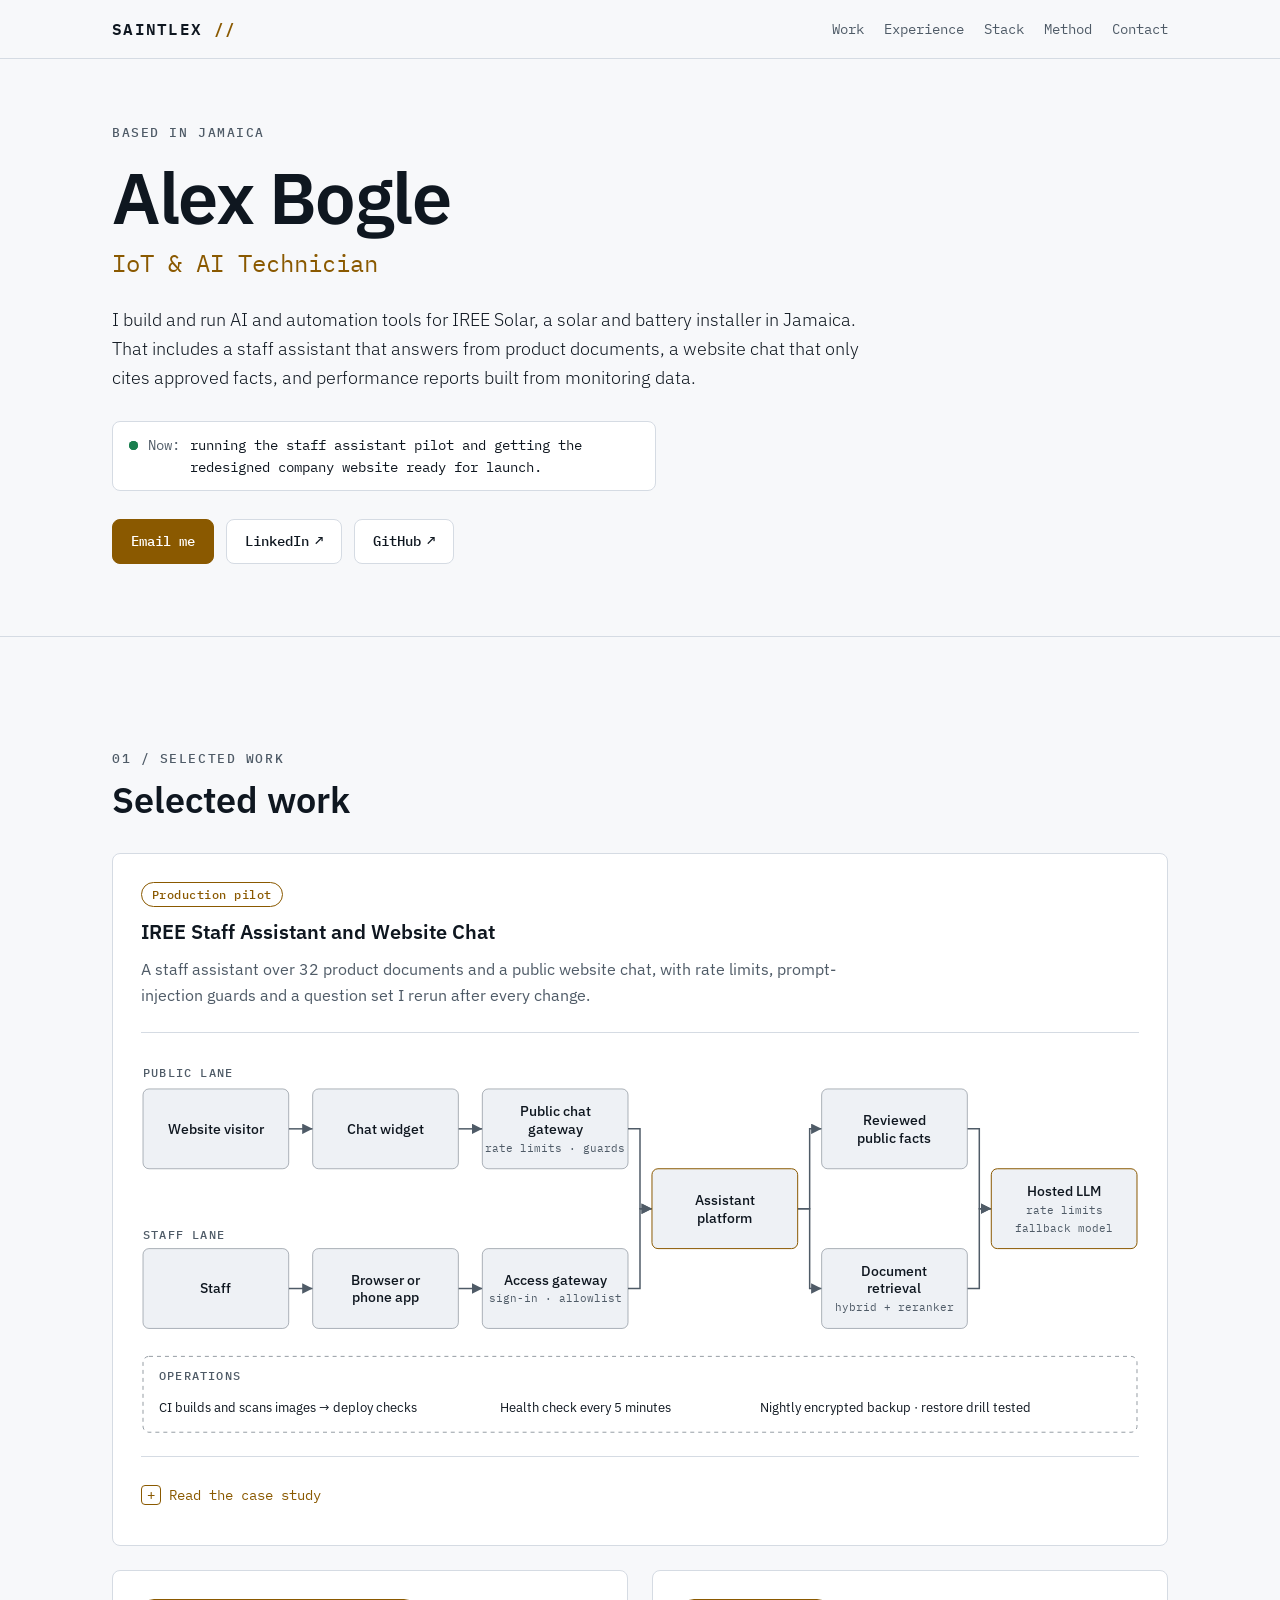
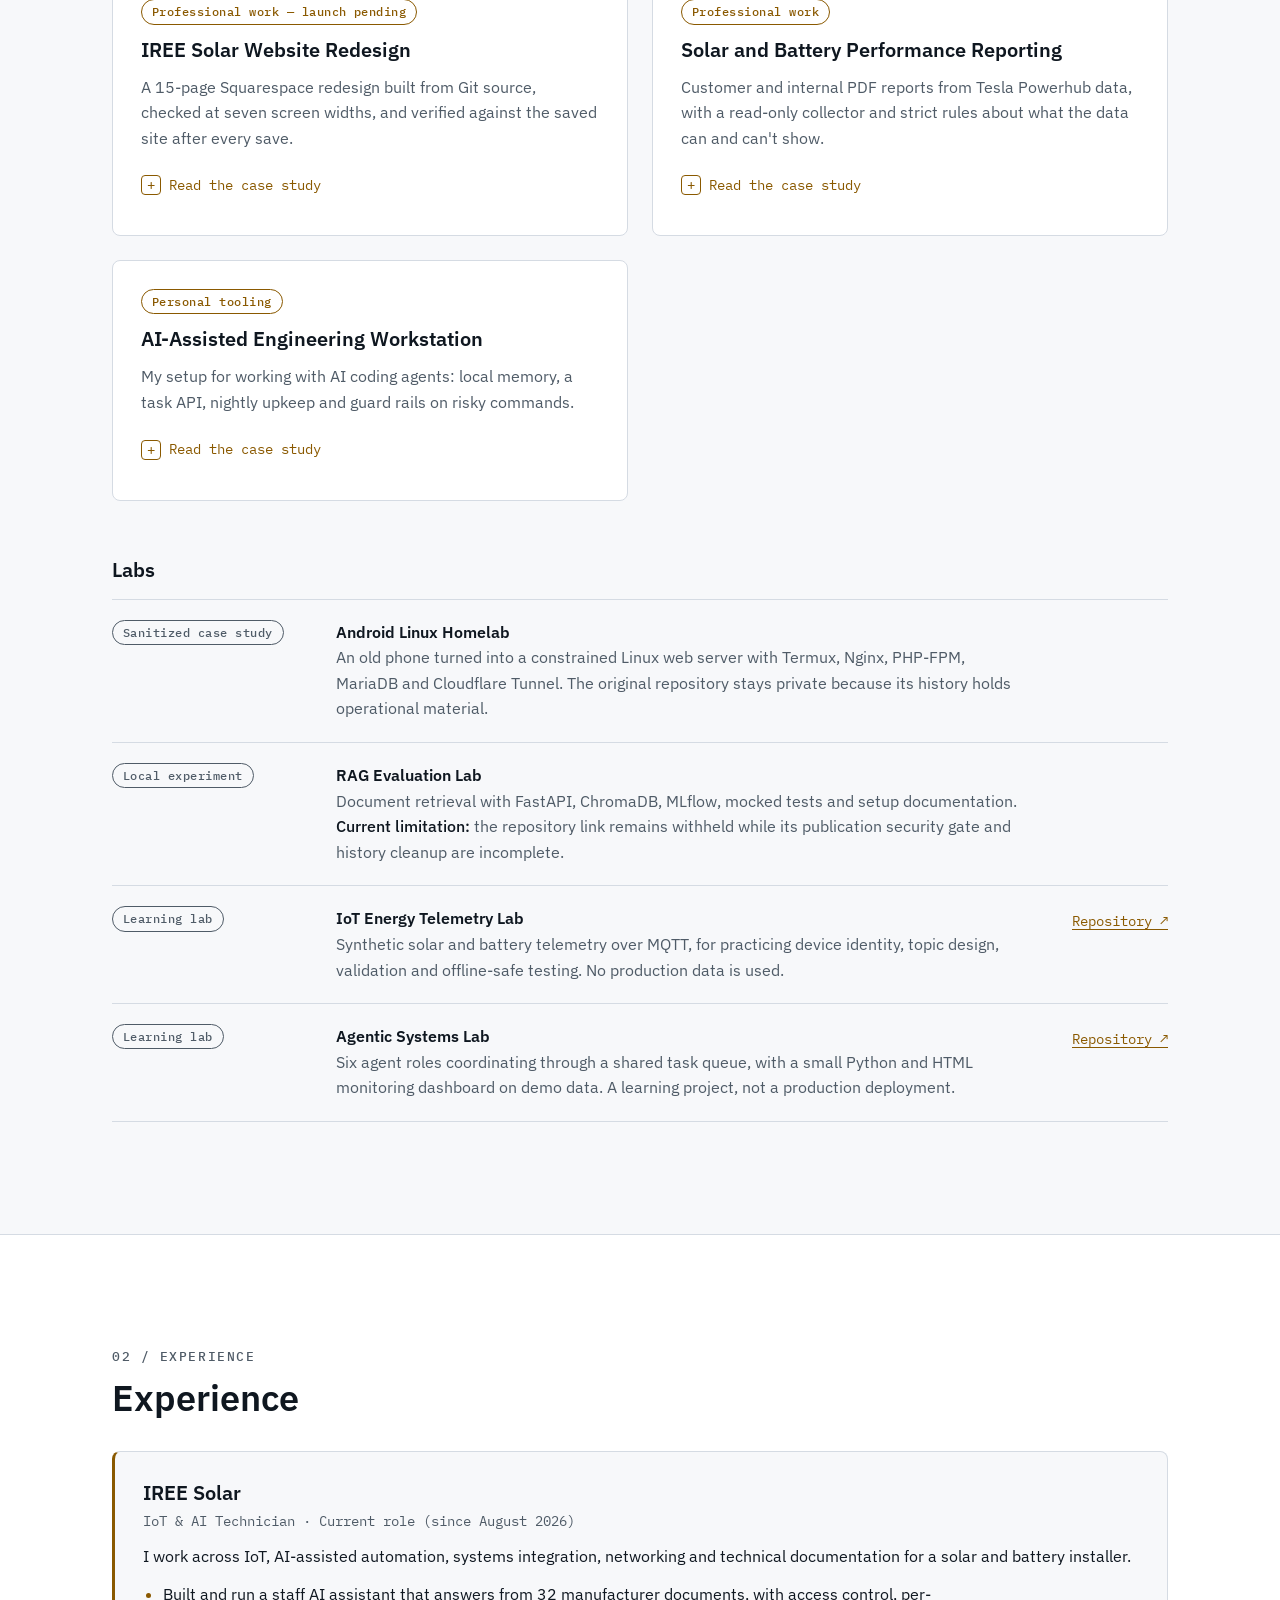
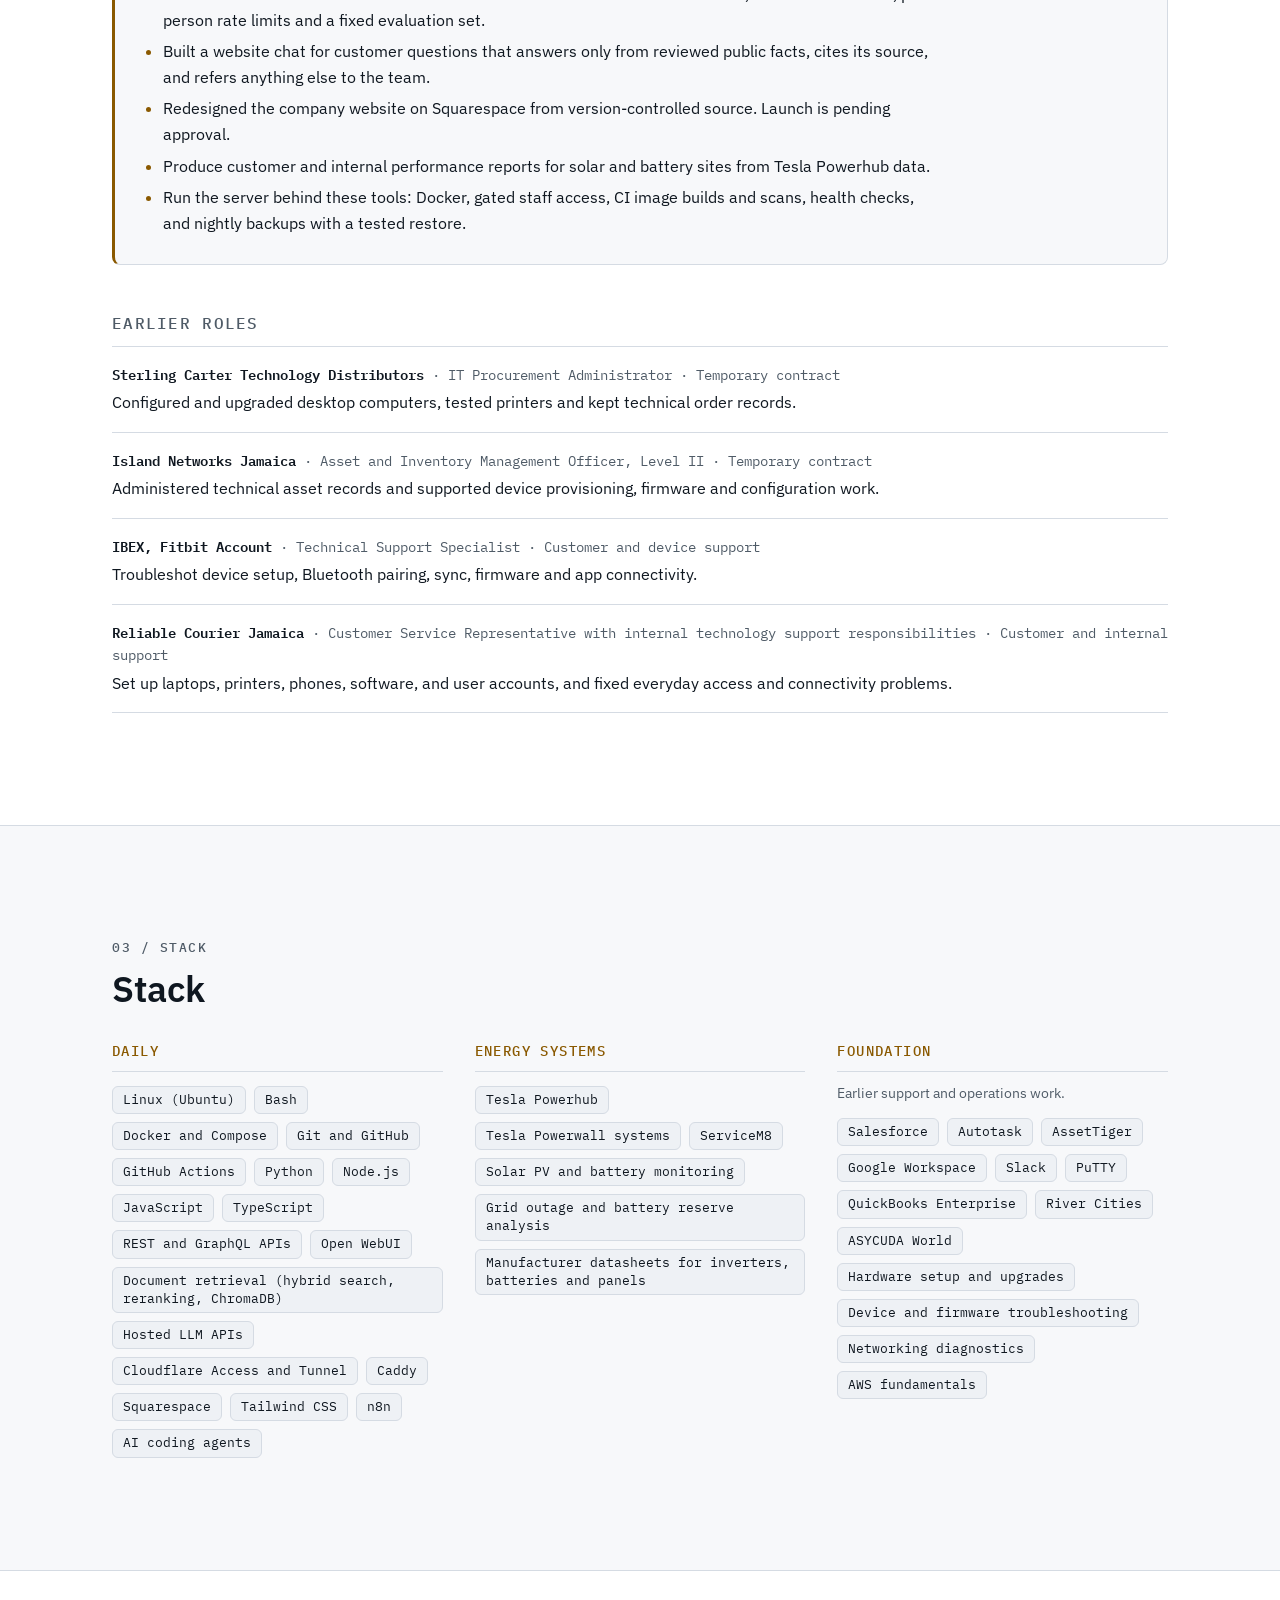
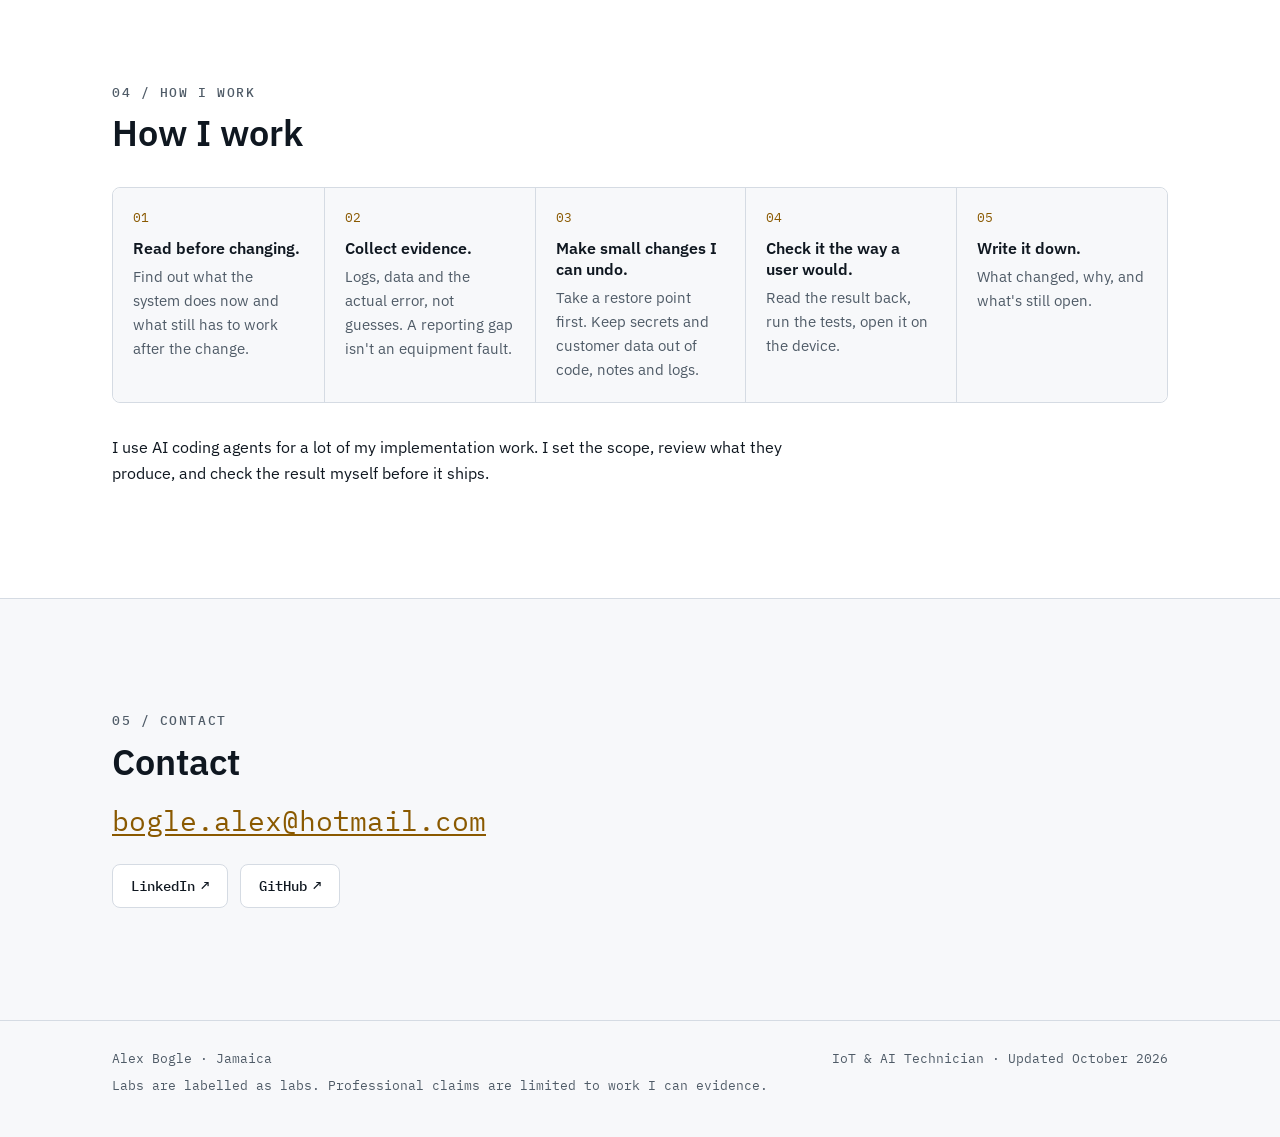
==== index.html @ 5fb8b0e2 "fix: restore manifest link and update manifest to current role Co-Authored-By: Claude Opus 5.5 <nore" ====
<!DOCTYPE html>
<html lang="en">
<head>
  <meta charset="utf-8">
  <meta name="viewport" content="width=device-width, initial-scale=1">
  <title>Alex Bogle | IoT &amp; AI Technician</title>
  <meta name="description" content="Alex Bogle is an IoT &amp; AI Technician in Jamaica. He builds and runs AI and automation tools for a solar and battery installer: a staff assistant that answers from product documents, a website chat that only cites approved facts, and performance reports built from monitoring data.">
  <meta name="theme-color" content="#0b0f14" media="(prefers-color-scheme: dark)">
  <meta name="theme-color" content="#f7f8fa" media="(prefers-color-scheme: light)">
  <meta name="color-scheme" content="dark light">
  <link rel="canonical" href="https://saintlex.sbs/">
  <meta property="og:type" content="profile">
  <meta property="og:title" content="Alex Bogle | IoT &amp; AI Technician">
  <meta property="og:description" content="AI and automation tools for a solar and battery installer in Jamaica: a staff assistant that answers from product documents, a website chat that only cites approved facts, and performance reports built from monitoring data.">
  <meta property="og:url" content="https://saintlex.sbs/">
  <meta property="og:image" content="https://saintlex.sbs/social-preview.png">
  <meta property="og:image:width" content="1200">
  <meta property="og:image:height" content="630">
  <meta property="og:image:alt" content="Alex Bogle, IoT and AI Technician">
  <meta name="twitter:card" content="summary_large_image">
  <meta name="twitter:title" content="Alex Bogle | IoT &amp; AI Technician">
  <meta name="twitter:description" content="AI and automation tools for a solar and battery installer in Jamaica: a staff assistant that answers from product documents, a website chat that only cites approved facts, and performance reports built from monitoring data.">
  <meta name="twitter:image" content="https://saintlex.sbs/social-preview.png">
  <meta name="twitter:image:alt" content="Alex Bogle, IoT and AI Technician">
  <link rel="icon" href="favicon.svg" type="image/svg+xml">
  <link rel="manifest" href="manifest.json">
  <link rel="preconnect" href="https://fonts.googleapis.com">
  <link rel="preconnect" href="https://fonts.gstatic.com" crossorigin>
  <link href="https://fonts.googleapis.com/css2?family=IBM+Plex+Mono:wght@400;500;600&amp;family=IBM+Plex+Sans:wght@300;400;500;600&amp;display=swap" rel="stylesheet">
  <link rel="stylesheet" href="styles.css">
  <script type="application/ld+json">
  {
    "@context": "https://schema.org",
    "@type": "ProfilePage",
    "name": "Alex Bogle | IoT & AI Technician",
    "url": "https://saintlex.sbs/",
    "description": "I build and run AI and automation tools for IREE Solar, a solar and battery installer in Jamaica.",
    "mainEntity": {
      "@type": "Person",
      "name": "Alex Bogle",
      "jobTitle": "IoT & AI Technician",
      "description": "I build and run AI and automation tools for IREE Solar, a solar and battery installer in Jamaica.",
      "homeLocation": {
        "@type": "Place",
        "name": "Jamaica"
      },
      "url": "https://saintlex.sbs/",
      "email": "mailto:bogle.alex@hotmail.com",
      "sameAs": [
        "https://www.linkedin.com/in/alex-bogle/",
        "https://github.com/SaintChris"
      ]
    }
  }
  </script>
</head>
<body>
  <a class="skip-link" href="#main-content">Skip to content</a>

  <header class="site-header">
    <div class="shell nav-wrap">
      <a class="brand" href="#top" aria-label="Alex Bogle portfolio home">SAINTLEX <span aria-hidden="true">//</span></a>
      <nav aria-label="Primary navigation">
        <a href="#work">Work</a>
        <a href="#experience">Experience</a>
        <a href="#stack">Stack</a>
        <a href="#method">Method</a>
        <a href="#contact">Contact</a>
      </nav>
    </div>
  </header>

  <main id="main-content" tabindex="-1">
    <section class="hero" id="top" aria-labelledby="hero-title">
      <div class="shell">
        <p class="eyebrow">Based in Jamaica</p>
        <h1 id="hero-title">Alex Bogle</h1>
        <p class="hero-role">IoT &amp; AI Technician</p>
        <p class="hero-lead">I build and run AI and automation tools for IREE Solar, a solar and battery installer in Jamaica. That includes a staff assistant that answers from product documents, a website chat that only cites approved facts, and performance reports built from monitoring data.</p>
        <p class="now"><span class="now-dot" aria-hidden="true"></span><span class="now-label">Now:</span> <span>running the staff assistant pilot and getting the redesigned company website ready for launch.</span></p>
        <div class="actions">
          <a class="button primary" href="mailto:bogle.alex@hotmail.com">Email me</a>
          <a class="button" href="https://www.linkedin.com/in/alex-bogle/" target="_blank" rel="noopener noreferrer" aria-label="LinkedIn profile (opens in a new tab)">LinkedIn <span aria-hidden="true">↗</span></a>
          <a class="button" href="https://github.com/SaintChris" target="_blank" rel="noopener noreferrer" aria-label="GitHub profile (opens in a new tab)">GitHub <span aria-hidden="true">↗</span></a>
        </div>
      </div>
    </section>

    <section class="section" id="work" aria-labelledby="work-title">
      <div class="shell">
        <p class="kicker">01 / SELECTED WORK</p>
        <h2 id="work-title">Selected work</h2>

        <article class="card card-feature">
          <p class="chip">Production pilot</p>
          <h3>IREE Staff Assistant and Website Chat</h3>
          <p class="card-summary">A staff assistant over 32 product documents and a public website chat, with rate limits, prompt-injection guards and a question set I rerun after every change.</p>
          <figure class="arch">
            <svg class="arch-wide" viewBox="0 0 1000 384" role="img" aria-labelledby="arch-w-title arch-w-desc">
              <title id="arch-w-title">Architecture of the staff assistant and website chat</title>
              <desc id="arch-w-desc">Website visitors use a chat widget that calls a public chat gateway. Staff use a browser or phone app through an access gateway. Both lanes reach one assistant platform, which answers from reviewed public facts for the website or document retrieval for staff, then calls a hosted LLM. Operations: CI builds and scans images before deploy checks, a health check runs every 5 minutes, and an encrypted backup runs nightly.</desc>
              <defs><marker id="ah-w" viewBox="0 0 8 8" refX="8" refY="4" markerWidth="7" markerHeight="7" orient="auto"><path d="M0 0L8 4L0 8z"/></marker></defs>
              <text class="lane" x="2" y="24">PUBLIC LANE</text>
              <text class="lane" x="2" y="186">STAFF LANE</text>
              <g class="links" marker-end="url(#ah-w)">
                <path d="M148 76H172"/><path d="M318 76H342"/><path d="M148 236H172"/><path d="M318 236H342"/>
                <path d="M488 76H500V156H512"/><path d="M488 236H500V156H512"/>
                <path d="M658 156H670V76H682"/><path d="M658 156H670V236H682"/>
                <path d="M828 76H840V156H852"/><path d="M828 236H840V156H852"/>
              </g>
              <g class="node"><rect x="2" y="36" width="146" height="80" rx="6"/><text x="75" y="81">Website visitor</text></g>
              <g class="node"><rect x="172" y="36" width="146" height="80" rx="6"/><text x="245" y="81">Chat widget</text></g>
              <g class="node"><rect x="342" y="36" width="146" height="80" rx="6"/><text x="415" y="63">Public chat</text><text x="415" y="81">gateway</text><text class="sub" x="415" y="99">rate limits · guards</text></g>
              <g class="node"><rect x="2" y="196" width="146" height="80" rx="6"/><text x="75" y="241">Staff</text></g>
              <g class="node"><rect x="172" y="196" width="146" height="80" rx="6"/><text x="245" y="232">Browser or</text><text x="245" y="250">phone app</text></g>
              <g class="node"><rect x="342" y="196" width="146" height="80" rx="6"/><text x="415" y="232">Access gateway</text><text class="sub" x="415" y="250">sign-in · allowlist</text></g>
              <g class="node key"><rect x="512" y="116" width="146" height="80" rx="6"/><text x="585" y="152">Assistant</text><text x="585" y="170">platform</text></g>
              <g class="node"><rect x="682" y="36" width="146" height="80" rx="6"/><text x="755" y="72">Reviewed</text><text x="755" y="90">public facts</text></g>
              <g class="node"><rect x="682" y="196" width="146" height="80" rx="6"/><text x="755" y="223">Document</text><text x="755" y="241">retrieval</text><text class="sub" x="755" y="259">hybrid + reranker</text></g>
              <g class="node key"><rect x="852" y="116" width="146" height="80" rx="6"/><text x="925" y="143">Hosted LLM</text><text class="sub" x="925" y="161">rate limits</text><text class="sub" x="925" y="179">fallback model</text></g>
              <g class="ops"><rect x="2" y="304" width="996" height="76" rx="6"/><text class="lane" x="18" y="328">OPERATIONS</text><text x="18" y="360">CI builds and scans images → deploy checks</text><text x="360" y="360">Health check every 5 minutes</text><text x="620" y="360">Nightly encrypted backup · restore drill tested</text></g>
            </svg>
            <svg class="arch-narrow" viewBox="0 0 320 604" role="img" aria-labelledby="arch-n-title arch-n-desc">
              <title id="arch-n-title">Architecture of the staff assistant and website chat</title>
              <desc id="arch-n-desc">Website visitors use a chat widget that calls a public chat gateway. Staff use a browser or phone app through an access gateway. Both lanes reach one assistant platform, which answers from reviewed public facts or document retrieval, then calls a hosted LLM. Operations: CI scans before deploy checks, a health check every 5 minutes, and a nightly encrypted backup.</desc>
              <defs><marker id="ah-n" viewBox="0 0 8 8" refX="8" refY="4" markerWidth="7" markerHeight="7" orient="auto"><path d="M0 0L8 4L0 8z"/></marker></defs>
              <text class="lane" x="74" y="14">PUBLIC</text>
              <text class="lane" x="246" y="14">STAFF</text>
              <g class="links" marker-end="url(#ah-n)">
                <path d="M74 64V84"/><path d="M246 64V84"/><path d="M74 136V156"/><path d="M246 136V156"/>
                <path d="M74 212V230H130V248"/><path d="M246 212V230H190V248"/>
                <path d="M130 292V310H74V328"/><path d="M190 292V310H246V328"/>
                <path d="M74 380V398H130V416"/><path d="M246 380V398H190V416"/>
              </g>
              <g class="node"><rect x="1" y="24" width="146" height="40" rx="6"/><text x="74" y="49">Website visitor</text></g>
              <g class="node"><rect x="173" y="24" width="146" height="40" rx="6"/><text x="246" y="49">Staff</text></g>
              <g class="node"><rect x="1" y="84" width="146" height="52" rx="6"/><text x="74" y="115">Chat widget</text></g>
              <g class="node"><rect x="173" y="84" width="146" height="52" rx="6"/><text x="246" y="106">Browser or</text><text x="246" y="124">phone app</text></g>
              <g class="node"><rect x="1" y="156" width="146" height="56" rx="6"/><text x="74" y="180">Public chat</text><text x="74" y="198">gateway</text></g>
              <g class="node"><rect x="173" y="156" width="146" height="56" rx="6"/><text x="246" y="189">Access gateway</text></g>
              <g class="node key"><rect x="60" y="248" width="200" height="44" rx="6"/><text x="160" y="275">Assistant platform</text></g>
              <g class="node"><rect x="1" y="328" width="146" height="52" rx="6"/><text x="74" y="350">Reviewed</text><text x="74" y="368">public facts</text></g>
              <g class="node"><rect x="173" y="328" width="146" height="52" rx="6"/><text x="246" y="350">Document</text><text x="246" y="368">retrieval</text></g>
              <g class="node key"><rect x="60" y="416" width="200" height="44" rx="6"/><text x="160" y="443">Hosted LLM</text></g>
              <g class="ops"><rect x="1" y="484" width="318" height="116" rx="6"/><text class="lane" x="14" y="508">OPERATIONS</text><text x="14" y="536">CI scans → deploy checks</text><text x="14" y="560">Health check every 5 min</text><text x="14" y="584">Nightly encrypted backup</text></g>
            </svg>
          </figure>
          <details>
            <summary>Read the case study</summary>
            <div class="study">
              <h4>Problem</h4>
              <p>Staff answer a lot of product questions: inverter limits, battery specs, warranty terms. The answers sit in dozens of manufacturer datasheets and manuals. A public chatbot that guesses about prices or warranties would cause more trouble than it saves.</p>
              <h4>What I built</h4>
              <p>Two assistants on one small server. The staff assistant answers from 32 product documents, combining keyword and meaning-based search with a reranker. The website chat answers only from reviewed public facts: every answer cites an approved page, or the visitor is referred to the team. Guards block obvious prompt-injection attempts and replace any reply that quotes a price or repeats the hidden rules. The gateway keeps no transcripts or IP addresses.</p>
              <p>A fixed set of real product questions (51 at last count) is rerun after every change. When a different embedding model dropped the score, I reverted it.</p>
              <h4>Stack</h4>
              <p>Open WebUI, Node.js gateway, Python, Docker Compose, Caddy, Cloudflare Access and Tunnel, ChromaDB, BM25 hybrid search with a cross-encoder reranker, GitHub Actions, Dependabot, Trivy, restic, a hosted LLM.</p>
              <h4>My role</h4>
              <p>I designed, built and run all of it. I use AI coding agents for much of the code, and I review and test their changes before they ship.</p>
              <h4>Status</h4>
              <p>The staff assistant runs as a pilot on the company server. The website chat is built into the redesigned company website, which is waiting on launch approval. Next: a table-aware document extractor.</p>
            </div>
          </details>
        </article>

        <div class="card-grid">
          <article class="card">
            <p class="chip">Professional work — launch pending</p>
            <h3>IREE Solar Website Redesign</h3>
            <p class="card-summary">A 15-page Squarespace redesign built from Git source, checked at seven screen widths, and verified against the saved site after every save.</p>
            <details>
              <summary>Read the case study</summary>
              <div class="study">
                <h4>Problem</h4>
                <p>The website needed to explain solar, battery and water services clearly and send each enquiry to the right form. It had to stay on Squarespace so the team can keep editing it, and every claim had to be one the company had approved.</p>
                <h4>What I built</h4>
                <p>A redesign of 15 pages, plus site-wide styles and scripts for all 20 pages. The custom code is built from one Git repository; after each save I read the page back and compare it with the build. Motion and layout live in CSS with reduced-motion fallbacks. The interactive parts are small: FAQ search, a keyboard-friendly project gallery, and a guided enquiry path that pre-fills the right form. A later code review found two bugs on the saved site, which I fixed and covered with regression checks.</p>
                <h4>Stack</h4>
                <p>Squarespace 7.1, Tailwind CSS, TypeScript, Vite, JavaScript, Git and GitHub, Google Sheets, browser-based layout and interaction checks.</p>
                <h4>My role</h4>
                <p>I wrote the redesign spec from the manager's notes, built the source, saved and verified every page, and applied the approved copy. AI coding agents did much of the implementation under my direction.</p>
                <h4>Status</h4>
                <p>Complete and password-protected while it waits for launch approval. Before launch: end-to-end form tests, real-phone checks and redirects from the old pages.</p>
              </div>
            </details>
          </article>

          <article class="card">
            <p class="chip">Professional work</p>
            <h3>Solar and Battery Performance Reporting</h3>
            <p class="card-summary">Customer and internal PDF reports from Tesla Powerhub data, with a read-only collector and strict rules about what the data can and can't show.</p>
            <details>
              <summary>Read the case study</summary>
              <div class="study">
                <h4>Problem</h4>
                <p>Customers and the service team ask questions like "why is my battery charging from the grid?" The answers are in each system's monitoring portal, but reading them by hand takes time, and a reporting gap is easy to mistake for an equipment fault.</p>
                <h4>What I built</h4>
                <p>A repeatable process that turns one site and one date range into two PDF reports. A read-only script in my signed-in portal session pulls daily energy totals, 15-minute power data, one-minute grid status, battery charge, alerts and settings. Daily figures must add up to the period totals before use, and outages come from the grid status, not from gaps. Every number comes from the collected data, with no estimates of system size, tariffs or savings.</p>
                <p>Before this I built an operations dashboard prototype that runs only on simulated telemetry. Missing or stale data is never shown as healthy.</p>
                <h4>Stack</h4>
                <p>Tesla Powerhub, JavaScript, Python, ReportLab, matplotlib, JSON, Google Drive.</p>
                <h4>My role</h4>
                <p>I built the collector, the report layouts and the findings rules, and I write and check each report. Reports go out only after review.</p>
                <h4>Status</h4>
                <p>Used for a few customer sites. When API access is issued, collection switches to the official API; each query is already mapped to its endpoint.</p>
              </div>
            </details>
          </article>

          <article class="card">
            <p class="chip">Personal tooling</p>
            <h3>AI-Assisted Engineering Workstation</h3>
            <p class="card-summary">My setup for working with AI coding agents: local memory, a task API, nightly upkeep and guard rails on risky commands.</p>
            <details>
              <summary>Read the case study</summary>
              <div class="study">
                <h4>Problem</h4>
                <p>I do most of my building with AI coding agents (Claude Code and Codex). Out of the box they forget context between sessions and can run destructive commands without warning, and my notes, tasks and code kept drifting into duplicate copies.</p>
                <h4>What I built</h4>
                <p>Notes live in an Obsidian vault, tasks in Super Productivity, code in Git. A small local service indexes the vault so agents can search past notes, read-only, and private folders are never indexed. A scheduled job rebuilds my priorities page and flags problems without moving or deleting anything. A patched Super Productivity build gives agents a local REST API for tasks. A mod holds risky shell commands until I approve them, and large jobs are split across worker agents in separate Git worktrees.</p>
                <h4>Stack</h4>
                <p>macOS, zsh, Python, TypeScript, SQLite full-text search, launchd, MCP, Claude Code, Codex, Obsidian, Super Productivity, Git and GitHub.</p>
                <h4>My role</h4>
                <p>I designed and built it for my own use. It's the environment I use for my day-to-day work.</p>
                <h4>Status</h4>
                <p>In daily use. One open issue: the command guard didn't fire in one long-running background session, though it worked in fresh ones, so I test any change to it in a new session.</p>
              </div>
            </details>
          </article>
        </div>

        <div class="labs">
          <h3>Labs</h3>
          <ul class="lab-list">
            <li>
              <p class="chip">Sanitized case study</p>
              <div>
                <h4>Android Linux Homelab</h4>
                <p>An old phone turned into a constrained Linux web server with Termux, Nginx, PHP-FPM, MariaDB and Cloudflare Tunnel. The original repository stays private because its history holds operational material.</p>
              </div>
            </li>
            <li>
              <p class="chip">Local experiment</p>
              <div>
                <h4>RAG Evaluation Lab</h4>
                <p>Document retrieval with FastAPI, ChromaDB, MLflow, mocked tests and setup documentation. <strong>Current limitation:</strong> the repository link remains withheld while its publication security gate and history cleanup are incomplete.</p>
              </div>
            </li>
            <li>
              <p class="chip">Learning lab</p>
              <div>
                <h4>IoT Energy Telemetry Lab</h4>
                <p>Synthetic solar and battery telemetry over MQTT, for practicing device identity, topic design, validation and offline-safe testing. No production data is used.</p>
              </div>
              <a class="lab-link" href="https://github.com/SaintChris/iot-energy-telemetry-lab" target="_blank" rel="noopener noreferrer" aria-label="IoT Energy Telemetry Lab repository (opens in a new tab)">Repository <span aria-hidden="true">↗</span></a>
            </li>
            <li>
              <p class="chip">Learning lab</p>
              <div>
                <h4>Agentic Systems Lab</h4>
                <p>Six agent roles coordinating through a shared task queue, with a small Python and HTML monitoring dashboard on demo data. A learning project, not a production deployment.</p>
              </div>
              <a class="lab-link" href="https://github.com/SaintChris/agentic-systems-lab" target="_blank" rel="noopener noreferrer" aria-label="Agentic Systems Lab repository (opens in a new tab)">Repository <span aria-hidden="true">↗</span></a>
            </li>
          </ul>
        </div>
      </div>
    </section>

    <section class="section alt" id="experience" aria-labelledby="experience-title">
      <div class="shell">
        <p class="kicker">02 / EXPERIENCE</p>
        <h2 id="experience-title">Experience</h2>
        <article class="role-current">
          <h3>IREE Solar</h3>
          <p class="role-meta">IoT &amp; AI Technician · Current role (since August 2026)</p>
          <p>I work across IoT, AI-assisted automation, systems integration, networking and technical documentation for a solar and battery installer.</p>
          <ul>
            <li>Built and run a staff AI assistant that answers from 32 manufacturer documents, with access control, per-person rate limits and a fixed evaluation set.</li>
            <li>Built a website chat for customer questions that answers only from reviewed public facts, cites its source, and refers anything else to the team.</li>
            <li>Redesigned the company website on Squarespace from version-controlled source. Launch is pending approval.</li>
            <li>Produce customer and internal performance reports for solar and battery sites from Tesla Powerhub data.</li>
            <li>Run the server behind these tools: Docker, gated staff access, CI image builds and scans, health checks, and nightly backups with a tested restore.</li>
          </ul>
        </article>
        <h3 class="sub-heading">Earlier roles</h3>
        <ul class="role-rows">
          <li><p class="role-meta"><strong>Sterling Carter Technology Distributors</strong> · IT Procurement Administrator · Temporary contract</p><p>Configured and upgraded desktop computers, tested printers and kept technical order records.</p></li>
          <li><p class="role-meta"><strong>Island Networks Jamaica</strong> · Asset and Inventory Management Officer, Level II · Temporary contract</p><p>Administered technical asset records and supported device provisioning, firmware and configuration work.</p></li>
          <li><p class="role-meta"><strong>IBEX, Fitbit Account</strong> · Technical Support Specialist · Customer and device support</p><p>Troubleshot device setup, Bluetooth pairing, sync, firmware and app connectivity.</p></li>
          <li><p class="role-meta"><strong>Reliable Courier Jamaica</strong> · Customer Service Representative with internal technology support responsibilities · Customer and internal support</p><p>Set up laptops, printers, phones, software, and user accounts, and fixed everyday access and connectivity problems.</p></li>
        </ul>
      </div>
    </section>

    <section class="section" id="stack" aria-labelledby="stack-title">
      <div class="shell">
        <p class="kicker">03 / STACK</p>
        <h2 id="stack-title">Stack</h2>
        <div class="stack-grid">
          <div>
            <h3>Daily</h3>
            <ul class="chips">
              <li>Linux (Ubuntu)</li><li>Bash</li><li>Docker and Compose</li><li>Git and GitHub</li><li>GitHub Actions</li><li>Python</li><li>Node.js</li><li>JavaScript</li><li>TypeScript</li><li>REST and GraphQL APIs</li><li>Open WebUI</li><li>Document retrieval (hybrid search, reranking, ChromaDB)</li><li>Hosted LLM APIs</li><li>Cloudflare Access and Tunnel</li><li>Caddy</li><li>Squarespace</li><li>Tailwind CSS</li><li>n8n</li><li>AI coding agents</li>
            </ul>
          </div>
          <div>
            <h3>Energy systems</h3>
            <ul class="chips">
              <li>Tesla Powerhub</li><li>Tesla Powerwall systems</li><li>ServiceM8</li><li>Solar PV and battery monitoring</li><li>Grid outage and battery reserve analysis</li><li>Manufacturer datasheets for inverters, batteries and panels</li>
            </ul>
          </div>
          <div>
            <h3>Foundation</h3>
            <p class="stack-note">Earlier support and operations work.</p>
            <ul class="chips">
              <li>Salesforce</li><li>Autotask</li><li>AssetTiger</li><li>Google Workspace</li><li>Slack</li><li>PuTTY</li><li>QuickBooks Enterprise</li><li>River Cities</li><li>ASYCUDA World</li><li>Hardware setup and upgrades</li><li>Device and firmware troubleshooting</li><li>Networking diagnostics</li><li>AWS fundamentals</li>
            </ul>
          </div>
        </div>
      </div>
    </section>

    <section class="section alt" id="method" aria-labelledby="method-title">
      <div class="shell">
        <p class="kicker">04 / HOW I WORK</p>
        <h2 id="method-title">How I work</h2>
        <ol class="steps">
          <li><span class="step-num" aria-hidden="true">01</span><h3>Read before changing.</h3><p>Find out what the system does now and what still has to work after the change.</p></li>
          <li><span class="step-num" aria-hidden="true">02</span><h3>Collect evidence.</h3><p>Logs, data and the actual error, not guesses. A reporting gap isn't an equipment fault.</p></li>
          <li><span class="step-num" aria-hidden="true">03</span><h3>Make small changes I can undo.</h3><p>Take a restore point first. Keep secrets and customer data out of code, notes and logs.</p></li>
          <li><span class="step-num" aria-hidden="true">04</span><h3>Check it the way a user would.</h3><p>Read the result back, run the tests, open it on the device.</p></li>
          <li><span class="step-num" aria-hidden="true">05</span><h3>Write it down.</h3><p>What changed, why, and what's still open.</p></li>
        </ol>
        <p class="method-note">I use AI coding agents for a lot of my implementation work. I set the scope, review what they produce, and check the result myself before it ships.</p>
      </div>
    </section>

    <section class="contact" id="contact" aria-labelledby="contact-title">
      <div class="shell">
        <p class="kicker">05 / CONTACT</p>
        <h2 id="contact-title">Contact</h2>
        <p class="contact-email"><a href="mailto:bogle.alex@hotmail.com">bogle.alex@hotmail.com</a></p>
        <div class="actions">
          <a class="button" href="https://www.linkedin.com/in/alex-bogle/" target="_blank" rel="noopener noreferrer" aria-label="LinkedIn profile (opens in a new tab)">LinkedIn <span aria-hidden="true">↗</span></a>
          <a class="button" href="https://github.com/SaintChris" target="_blank" rel="noopener noreferrer" aria-label="GitHub profile (opens in a new tab)">GitHub <span aria-hidden="true">↗</span></a>
        </div>
      </div>
    </section>
  </main>

  <footer class="site-footer">
    <div class="shell footer-grid">
      <p>Alex Bogle · Jamaica</p>
      <p>IoT &amp; AI Technician · Updated October 2026</p>
      <p class="footer-note">Labs are labelled as labs. Professional claims are limited to work I can evidence.</p>
    </div>
  </footer>
</body>
</html>
---- styles.css ----
/* saintlex.sbs: operations console theme. No framework, no build step. */

:root {
  --bg: #0b0f14;
  --surface: #111821;
  --surface-2: #16202b;
  --line: #1f2a36;
  --text: #e6edf3;
  --muted: #8b98a5;
  --accent: #f5b83d;
  --on-accent: #0b0f14;
  --ok: #3fd08f;
  --sans: "IBM Plex Sans", system-ui, -apple-system, "Segoe UI", sans-serif;
  --mono: "IBM Plex Mono", ui-monospace, "SFMono-Regular", Menlo, monospace;
  --gutter: 16px;
  --radius: 8px;
  color-scheme: dark;
}

@media (prefers-color-scheme: light) {
  :root {
    --bg: #f7f8fa;
    --surface: #ffffff;
    --surface-2: #eef1f5;
    --line: #d5dbe3;
    --text: #0f1720;
    --muted: #4f5b67;
    --accent: #8a5900;
    --on-accent: #ffffff;
    --ok: #1a7f4f;
    color-scheme: light;
  }
}

*,
*::before,
*::after {
  box-sizing: border-box;
}

html {
  scroll-behavior: smooth;
  -webkit-text-size-adjust: 100%;
}

body {
  margin: 0;
  background: var(--bg);
  color: var(--text);
  font-family: var(--sans);
  font-size: 1rem;
  line-height: 1.6;
  overflow-wrap: break-word;
}

h1,
h2,
h3,
h4,
p,
ul,
ol,
figure {
  margin: 0;
}

a {
  color: var(--accent);
  text-underline-offset: 3px;
}

:focus-visible {
  outline: 2px solid var(--accent);
  outline-offset: 3px;
  border-radius: 2px;
}

main:focus {
  outline: none;
}

.skip-link {
  position: absolute;
  left: var(--gutter);
  top: -100px;
  z-index: 10;
  padding: 10px 14px;
  background: var(--accent);
  color: var(--on-accent);
  font-family: var(--mono);
  font-weight: 600;
  text-decoration: none;
  border-radius: var(--radius);
}

.skip-link:focus {
  top: 12px;
}

.shell {
  width: 100%;
  max-width: 1120px;
  margin: 0 auto;
  padding: 0 var(--gutter);
}

@media (min-width: 768px) {
  :root {
    --gutter: 32px;
  }
}

/* Header */

.site-header {
  border-bottom: 1px solid var(--line);
  background: var(--bg);
}

@media (min-width: 768px) {
  .site-header {
    position: sticky;
    top: 0;
    z-index: 5;
  }
}

.nav-wrap {
  display: flex;
  flex-wrap: wrap;
  align-items: center;
  justify-content: space-between;
  gap: 8px 24px;
  padding-top: 14px;
  padding-bottom: 14px;
}

.brand {
  font-family: var(--mono);
  font-weight: 600;
  letter-spacing: 0.08em;
  color: var(--text);
  text-decoration: none;
}

.brand span {
  color: var(--accent);
}

nav {
  display: flex;
  flex-wrap: wrap;
  gap: 4px 20px;
}

nav a {
  font-family: var(--mono);
  font-size: 0.875rem;
  color: var(--muted);
  text-decoration: none;
  padding: 4px 0;
}

nav a:hover {
  color: var(--text);
}

/* Shared type */

.eyebrow,
.kicker {
  font-family: var(--mono);
  font-size: 0.8125rem;
  font-weight: 500;
  letter-spacing: 0.12em;
  text-transform: uppercase;
  color: var(--muted);
}

.kicker {
  margin-bottom: 8px;
}

h2 {
  font-size: clamp(1.75rem, 4vw, 2.25rem);
  font-weight: 600;
  line-height: 1.2;
  margin-bottom: 32px;
}

h3 {
  font-size: 1.25rem;
  font-weight: 600;
  line-height: 1.3;
}

.chip {
  display: inline-block;
  font-family: var(--mono);
  font-size: 0.75rem;
  font-weight: 500;
  letter-spacing: 0.04em;
  color: var(--accent);
  border: 1px solid currentColor;
  border-radius: 999px;
  padding: 2px 10px;
}

/* Hero */

.hero {
  padding: 64px 0 72px;
  border-bottom: 1px solid var(--line);
}

.hero h1 {
  font-size: clamp(2.5rem, 9vw, 4.5rem);
  font-weight: 600;
  line-height: 1.05;
  letter-spacing: -0.02em;
  margin-top: 16px;
}

.hero-role {
  font-family: var(--mono);
  font-size: clamp(1.125rem, 3vw, 1.5rem);
  color: var(--accent);
  margin-top: 8px;
}

.hero-lead {
  max-width: 68ch;
  font-size: 1.125rem;
  font-weight: 300;
  margin-top: 24px;
}

.now {
  display: flex;
  align-items: baseline;
  gap: 10px;
  max-width: 68ch;
  margin-top: 28px;
  padding: 12px 16px;
  font-family: var(--mono);
  font-size: 0.875rem;
  background: var(--surface);
  border: 1px solid var(--line);
  border-radius: var(--radius);
}

.now-label {
  flex: none;
  color: var(--muted);
}

.now-dot {
  position: relative;
  flex: none;
  width: 9px;
  height: 9px;
  border-radius: 50%;
  background: var(--ok);
  align-self: flex-start;
  margin-top: 7px;
}

.now-dot::after {
  content: "";
  position: absolute;
  inset: 0;
  border-radius: 50%;
  background: var(--ok);
  animation: pulse 2.4s ease-out infinite;
}

@keyframes pulse {
  0% {
    transform: scale(1);
    opacity: 0.6;
  }
  100% {
    transform: scale(2.6);
    opacity: 0;
  }
}

.actions {
  display: flex;
  flex-wrap: wrap;
  gap: 12px;
  margin-top: 28px;
}

.button {
  display: inline-flex;
  align-items: center;
  gap: 6px;
  min-height: 44px;
  padding: 10px 18px;
  font-family: var(--mono);
  font-size: 0.875rem;
  font-weight: 500;
  color: var(--text);
  text-decoration: none;
  border: 1px solid var(--line);
  border-radius: var(--radius);
  background: var(--surface);
}

.button:hover {
  border-color: var(--accent);
}

.button.primary {
  background: var(--accent);
  border-color: var(--accent);
  color: var(--on-accent);
}

/* Sections */

.section {
  padding: 80px 0;
}

.section.alt {
  background: var(--surface);
  border-top: 1px solid var(--line);
  border-bottom: 1px solid var(--line);
}

@media (min-width: 768px) {
  .section {
    padding: 112px 0;
  }
}

/* Work cards */

.card {
  display: flex;
  flex-direction: column;
  align-items: flex-start;
  gap: 12px;
  padding: 24px 16px;
  background: var(--surface);
  border: 1px solid var(--line);
  border-radius: var(--radius);
}

@media (min-width: 768px) {
  .card {
    padding: 28px;
  }
}

.card-summary {
  color: var(--muted);
  max-width: 72ch;
}

.card-feature {
  margin-bottom: 24px;
}

.card-grid {
  display: grid;
  gap: 24px;
}

@media (min-width: 860px) {
  .card-grid {
    grid-template-columns: repeat(2, minmax(0, 1fr));
  }
}

/* Architecture diagram */

.arch {
  width: 100%;
  margin: 12px 0 4px;
  padding: 20px 0;
  border-top: 1px solid var(--line);
  border-bottom: 1px solid var(--line);
}

.arch svg {
  display: block;
  width: 100%;
  height: auto;
  color: var(--text);
}

.arch svg.arch-wide {
  display: none;
}

.arch svg.arch-narrow {
  max-width: 480px;
  margin: 0 auto;
}

@media (min-width: 1000px) {
  .arch svg.arch-wide {
    display: block;
  }

  .arch svg.arch-narrow {
    display: none;
  }
}

.arch text {
  font-family: var(--sans);
  font-size: 14px;
  font-weight: 500;
  fill: currentColor;
  text-anchor: middle;
}

.arch text.sub {
  font-family: var(--mono);
  font-size: 11px;
  font-weight: 400;
  fill: var(--muted);
}

.arch text.lane {
  font-family: var(--mono);
  font-size: 12px;
  letter-spacing: 0.1em;
  fill: var(--muted);
}

.arch-wide text.lane,
.arch .ops text {
  text-anchor: start;
}

.arch-narrow > text.lane {
  text-anchor: middle;
}

.arch .ops text:not(.lane) {
  font-size: 13px;
  font-weight: 400;
}

.arch .node rect {
  fill: var(--surface-2);
  stroke: var(--muted);
  stroke-opacity: 0.45;
}

.arch .node.key rect {
  stroke: var(--accent);
  stroke-opacity: 1;
}

.arch .ops rect {
  fill: none;
  stroke: var(--muted);
  stroke-opacity: 0.6;
  stroke-dasharray: 4 4;
}

.arch .links path {
  fill: none;
  stroke: var(--muted);
  stroke-width: 1.5;
}

.arch marker path {
  fill: var(--muted);
  stroke: none;
}

/* Case study disclosure */

details {
  width: 100%;
}

summary {
  display: inline-flex;
  align-items: center;
  gap: 8px;
  min-height: 44px;
  cursor: pointer;
  font-family: var(--mono);
  font-size: 0.875rem;
  color: var(--accent);
  list-style: none;
}

summary::-webkit-details-marker {
  display: none;
}

summary::before {
  content: "+";
  display: inline-grid;
  place-items: center;
  width: 20px;
  height: 20px;
  border: 1px solid currentColor;
  border-radius: 4px;
  line-height: 1;
}

details[open] summary::before {
  content: "−";
}

.study {
  max-width: 72ch;
  padding-top: 8px;
}

.study h4 {
  font-family: var(--mono);
  font-size: 0.75rem;
  font-weight: 500;
  letter-spacing: 0.1em;
  text-transform: uppercase;
  color: var(--muted);
  margin-top: 20px;
}

.study h4:first-child {
  margin-top: 4px;
}

.study p {
  margin-top: 6px;
}

/* Labs */

.labs {
  margin-top: 56px;
}

.lab-list {
  list-style: none;
  padding: 0;
  margin-top: 16px;
  border-top: 1px solid var(--line);
}

.lab-list li {
  display: grid;
  gap: 8px;
  padding: 20px 0;
  border-bottom: 1px solid var(--line);
}

.lab-list .chip {
  justify-self: start;
}

.lab-list h4 {
  font-size: 1rem;
  font-weight: 600;
}

.lab-list p {
  color: var(--muted);
}

.lab-list strong {
  color: var(--text);
  font-weight: 500;
}

.lab-link {
  font-family: var(--mono);
  font-size: 0.875rem;
  justify-self: start;
  padding: 4px 0;
}

@media (min-width: 860px) {
  .lab-list li {
    grid-template-columns: 200px minmax(0, 1fr) 120px;
    align-items: start;
    gap: 24px;
  }

  .lab-link {
    justify-self: end;
  }
}

/* Experience */

.role-current {
  padding: 24px 16px;
  background: var(--bg);
  border: 1px solid var(--line);
  border-left: 3px solid var(--accent);
  border-radius: var(--radius);
}

@media (min-width: 768px) {
  .role-current {
    padding: 28px;
  }
}

.role-meta {
  font-family: var(--mono);
  font-size: 0.875rem;
  color: var(--muted);
  margin: 4px 0 12px;
}

.role-meta strong {
  color: var(--text);
  font-weight: 600;
}

.role-current ul {
  padding-left: 20px;
  margin-top: 12px;
  max-width: 80ch;
}

.role-current li + li {
  margin-top: 6px;
}

.role-current li::marker {
  color: var(--accent);
}

.sub-heading {
  margin-top: 48px;
  font-size: 1rem;
  font-family: var(--mono);
  font-weight: 500;
  letter-spacing: 0.08em;
  text-transform: uppercase;
  color: var(--muted);
}

.role-rows {
  list-style: none;
  padding: 0;
  margin-top: 12px;
  border-top: 1px solid var(--line);
}

.role-rows li {
  padding: 16px 0;
  border-bottom: 1px solid var(--line);
}

.role-rows .role-meta {
  margin: 0 0 4px;
}

/* Stack */

.stack-grid {
  display: grid;
  gap: 40px;
}

@media (min-width: 860px) {
  .stack-grid {
    grid-template-columns: repeat(3, minmax(0, 1fr));
    gap: 32px;
  }
}

.stack-grid h3 {
  font-family: var(--mono);
  font-size: 0.875rem;
  font-weight: 500;
  letter-spacing: 0.1em;
  text-transform: uppercase;
  color: var(--accent);
  padding-bottom: 10px;
  border-bottom: 1px solid var(--line);
}

.stack-note {
  font-size: 0.875rem;
  color: var(--muted);
  margin-top: 10px;
}

.chips {
  display: flex;
  flex-wrap: wrap;
  gap: 8px;
  list-style: none;
  padding: 0;
  margin-top: 14px;
}

.chips li {
  font-family: var(--mono);
  font-size: 0.8125rem;
  line-height: 1.4;
  padding: 4px 10px;
  background: var(--surface-2);
  border: 1px solid var(--line);
  border-radius: 6px;
}

/* Method */

.steps {
  display: grid;
  gap: 16px;
  list-style: none;
  padding: 0;
}

@media (min-width: 900px) {
  .steps {
    grid-template-columns: repeat(5, minmax(0, 1fr));
    gap: 0;
    border: 1px solid var(--line);
    border-radius: var(--radius);
  }
}

.steps li {
  padding: 20px;
  background: var(--bg);
  border: 1px solid var(--line);
  border-radius: var(--radius);
}

@media (min-width: 900px) {
  .steps li {
    border: 0;
    border-radius: 0;
  }

  .steps li:first-child {
    border-radius: var(--radius) 0 0 var(--radius);
  }

  .steps li:last-child {
    border-radius: 0 var(--radius) var(--radius) 0;
  }

  .steps li + li {
    border-left: 1px solid var(--line);
  }
}

.step-num {
  display: block;
  font-family: var(--mono);
  font-size: 0.8125rem;
  color: var(--accent);
  margin-bottom: 10px;
}

.steps h3 {
  font-size: 1rem;
}

.steps p {
  font-size: 0.9375rem;
  color: var(--muted);
  margin-top: 6px;
}

.method-note {
  max-width: 72ch;
  margin-top: 32px;
}

/* Contact */

.contact {
  padding: 80px 0;
}

@media (min-width: 768px) {
  .contact {
    padding: 112px 0;
  }
}

.contact h2 {
  margin-bottom: 16px;
}

.contact-email {
  font-family: var(--mono);
  font-size: clamp(1.125rem, 4.5vw, 1.75rem);
}

.contact .actions {
  margin-top: 20px;
}

/* Footer */

.site-footer {
  border-top: 1px solid var(--line);
  padding: 28px 0 40px;
  font-family: var(--mono);
  font-size: 0.8125rem;
  color: var(--muted);
}

.footer-grid {
  display: grid;
  gap: 6px;
}

@media (min-width: 768px) {
  .footer-grid {
    grid-template-columns: 1fr auto;
  }

  .footer-note {
    grid-column: 1 / -1;
  }
}

@media (prefers-reduced-motion: reduce) {
  html {
    scroll-behavior: auto;
  }

  .now-dot::after {
    animation: none;
    opacity: 0;
  }
}
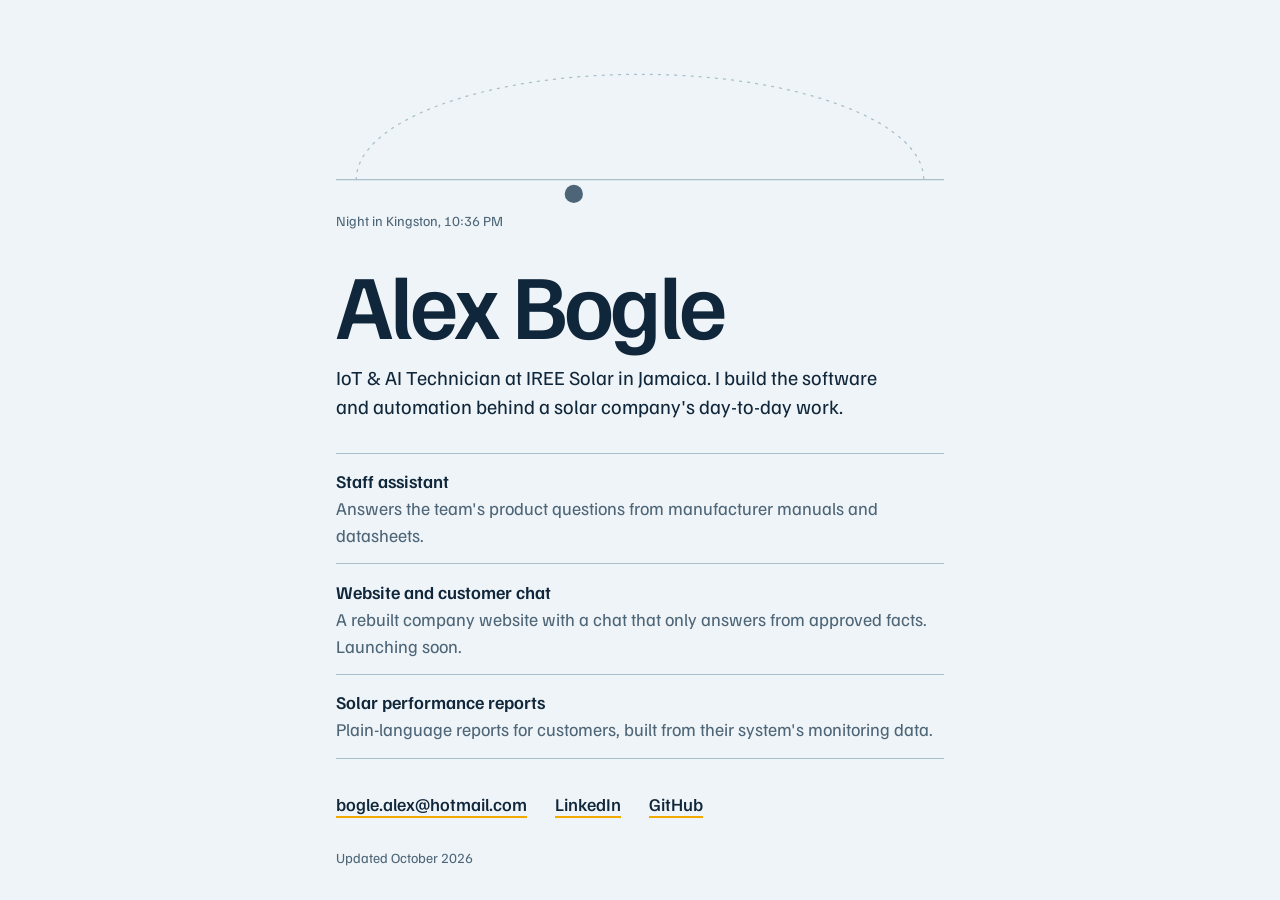
==== commit 5bfe63c1: "feat: replace redesign with minimal one-screen page Light single-column page: name, one-line role, t" ====
--- a/index.html
+++ b/index.html
@@ -4,14 +4,12 @@
   <meta charset="utf-8">
   <meta name="viewport" content="width=device-width, initial-scale=1">
   <title>Alex Bogle | IoT &amp; AI Technician</title>
-  <meta name="description" content="Alex Bogle is an IoT &amp; AI Technician in Jamaica. He builds and runs AI and automation tools for a solar and battery installer: a staff assistant that answers from product documents, a website chat that only cites approved facts, and performance reports built from monitoring data.">
-  <meta name="theme-color" content="#0b0f14" media="(prefers-color-scheme: dark)">
-  <meta name="theme-color" content="#f7f8fa" media="(prefers-color-scheme: light)">
-  <meta name="color-scheme" content="dark light">
+  <meta name="description" content="Alex Bogle is an IoT &amp; AI Technician at IREE Solar in Jamaica, building the software and automation behind a solar company's daily work.">
+  <meta name="theme-color" content="#eef4f7">
   <link rel="canonical" href="https://saintlex.sbs/">
   <meta property="og:type" content="profile">
   <meta property="og:title" content="Alex Bogle | IoT &amp; AI Technician">
-  <meta property="og:description" content="AI and automation tools for a solar and battery installer in Jamaica: a staff assistant that answers from product documents, a website chat that only cites approved facts, and performance reports built from monitoring data.">
+  <meta property="og:description" content="IoT &amp; AI Technician at IREE Solar in Jamaica.">
   <meta property="og:url" content="https://saintlex.sbs/">
   <meta property="og:image" content="https://saintlex.sbs/social-preview.png">
   <meta property="og:image:width" content="1200">
@@ -19,14 +17,14 @@
   <meta property="og:image:alt" content="Alex Bogle, IoT and AI Technician">
   <meta name="twitter:card" content="summary_large_image">
   <meta name="twitter:title" content="Alex Bogle | IoT &amp; AI Technician">
-  <meta name="twitter:description" content="AI and automation tools for a solar and battery installer in Jamaica: a staff assistant that answers from product documents, a website chat that only cites approved facts, and performance reports built from monitoring data.">
+  <meta name="twitter:description" content="IoT &amp; AI Technician at IREE Solar in Jamaica.">
   <meta name="twitter:image" content="https://saintlex.sbs/social-preview.png">
   <meta name="twitter:image:alt" content="Alex Bogle, IoT and AI Technician">
   <link rel="icon" href="favicon.svg" type="image/svg+xml">
   <link rel="manifest" href="manifest.json">
   <link rel="preconnect" href="https://fonts.googleapis.com">
   <link rel="preconnect" href="https://fonts.gstatic.com" crossorigin>
-  <link href="https://fonts.googleapis.com/css2?family=IBM+Plex+Mono:wght@400;500;600&amp;family=IBM+Plex+Sans:wght@300;400;500;600&amp;display=swap" rel="stylesheet">
+  <link href="https://fonts.googleapis.com/css2?family=Familjen+Grotesk:wght@400;500;600&amp;display=swap" rel="stylesheet">
   <link rel="stylesheet" href="styles.css">
   <script type="application/ld+json">
   {
@@ -34,16 +32,12 @@
     "@type": "ProfilePage",
     "name": "Alex Bogle | IoT & AI Technician",
     "url": "https://saintlex.sbs/",
-    "description": "I build and run AI and automation tools for IREE Solar, a solar and battery installer in Jamaica.",
     "mainEntity": {
       "@type": "Person",
       "name": "Alex Bogle",
       "jobTitle": "IoT & AI Technician",
-      "description": "I build and run AI and automation tools for IREE Solar, a solar and battery installer in Jamaica.",
-      "homeLocation": {
-        "@type": "Place",
-        "name": "Jamaica"
-      },
+      "worksFor": { "@type": "Organization", "name": "IREE Solar" },
+      "homeLocation": { "@type": "Place", "name": "Jamaica" },
       "url": "https://saintlex.sbs/",
       "email": "mailto:bogle.alex@hotmail.com",
       "sameAs": [
@@ -55,306 +49,67 @@
   </script>
 </head>
 <body>
-  <a class="skip-link" href="#main-content">Skip to content</a>
+  <main id="main-content" tabindex="-1">
+    <figure class="sky">
+      <svg id="sun-path" viewBox="0 0 600 150" role="img" aria-labelledby="sun-title">
+        <title id="sun-title">Where the sun is over Kingston, Jamaica, right now</title>
+        <path class="arc" d="M20 128 A280 104 0 0 1 580 128"/>
+        <line class="horizon" x1="0" y1="128" x2="600" y2="128"/>
+        <circle id="sun-halo" class="halo" cx="102" cy="62" r="24"/>
+        <circle id="sun" class="sun" cx="102" cy="62" r="9"/>
+      </svg>
+      <figcaption id="sun-caption">The sun over Kingston</figcaption>
+    </figure>
 
-  <header class="site-header">
-    <div class="shell nav-wrap">
-      <a class="brand" href="#top" aria-label="Alex Bogle portfolio home">SAINTLEX <span aria-hidden="true">//</span></a>
-      <nav aria-label="Primary navigation">
-        <a href="#work">Work</a>
-        <a href="#experience">Experience</a>
-        <a href="#stack">Stack</a>
-        <a href="#method">Method</a>
-        <a href="#contact">Contact</a>
-      </nav>
-    </div>
-  </header>
+    <h1>Alex Bogle</h1>
+    <p class="lead">IoT &amp; AI Technician at IREE Solar in Jamaica. I build the software and automation behind a solar company's day-to-day work.</p>
 
-  <main id="main-content" tabindex="-1">
-    <section class="hero" id="top" aria-labelledby="hero-title">
-      <div class="shell">
-        <p class="eyebrow">Based in Jamaica</p>
-        <h1 id="hero-title">Alex Bogle</h1>
-        <p class="hero-role">IoT &amp; AI Technician</p>
-        <p class="hero-lead">I build and run AI and automation tools for IREE Solar, a solar and battery installer in Jamaica. That includes a staff assistant that answers from product documents, a website chat that only cites approved facts, and performance reports built from monitoring data.</p>
-        <p class="now"><span class="now-dot" aria-hidden="true"></span><span class="now-label">Now:</span> <span>running the staff assistant pilot and getting the redesigned company website ready for launch.</span></p>
-        <div class="actions">
-          <a class="button primary" href="mailto:bogle.alex@hotmail.com">Email me</a>
-          <a class="button" href="https://www.linkedin.com/in/alex-bogle/" target="_blank" rel="noopener noreferrer" aria-label="LinkedIn profile (opens in a new tab)">LinkedIn <span aria-hidden="true">↗</span></a>
-          <a class="button" href="https://github.com/SaintChris" target="_blank" rel="noopener noreferrer" aria-label="GitHub profile (opens in a new tab)">GitHub <span aria-hidden="true">↗</span></a>
-        </div>
-      </div>
-    </section>
+    <ul class="work">
+      <li><strong>Staff assistant</strong> Answers the team's product questions from manufacturer manuals and datasheets.</li>
+      <li><strong>Website and customer chat</strong> A rebuilt company website with a chat that only answers from approved facts. Launching soon.</li>
+      <li><strong>Solar performance reports</strong> Plain-language reports for customers, built from their system's monitoring data.</li>
+    </ul>
 
-    <section class="section" id="work" aria-labelledby="work-title">
-      <div class="shell">
-        <p class="kicker">01 / SELECTED WORK</p>
-        <h2 id="work-title">Selected work</h2>
-
-        <article class="card card-feature">
-          <p class="chip">Production pilot</p>
-          <h3>IREE Staff Assistant and Website Chat</h3>
-          <p class="card-summary">A staff assistant over 32 product documents and a public website chat, with rate limits, prompt-injection guards and a question set I rerun after every change.</p>
-          <figure class="arch">
-            <svg class="arch-wide" viewBox="0 0 1000 384" role="img" aria-labelledby="arch-w-title arch-w-desc">
-              <title id="arch-w-title">Architecture of the staff assistant and website chat</title>
-              <desc id="arch-w-desc">Website visitors use a chat widget that calls a public chat gateway. Staff use a browser or phone app through an access gateway. Both lanes reach one assistant platform, which answers from reviewed public facts for the website or document retrieval for staff, then calls a hosted LLM. Operations: CI builds and scans images before deploy checks, a health check runs every 5 minutes, and an encrypted backup runs nightly.</desc>
-              <defs><marker id="ah-w" viewBox="0 0 8 8" refX="8" refY="4" markerWidth="7" markerHeight="7" orient="auto"><path d="M0 0L8 4L0 8z"/></marker></defs>
-              <text class="lane" x="2" y="24">PUBLIC LANE</text>
-              <text class="lane" x="2" y="186">STAFF LANE</text>
-              <g class="links" marker-end="url(#ah-w)">
-                <path d="M148 76H172"/><path d="M318 76H342"/><path d="M148 236H172"/><path d="M318 236H342"/>
-                <path d="M488 76H500V156H512"/><path d="M488 236H500V156H512"/>
-                <path d="M658 156H670V76H682"/><path d="M658 156H670V236H682"/>
-                <path d="M828 76H840V156H852"/><path d="M828 236H840V156H852"/>
-              </g>
-              <g class="node"><rect x="2" y="36" width="146" height="80" rx="6"/><text x="75" y="81">Website visitor</text></g>
-              <g class="node"><rect x="172" y="36" width="146" height="80" rx="6"/><text x="245" y="81">Chat widget</text></g>
-              <g class="node"><rect x="342" y="36" width="146" height="80" rx="6"/><text x="415" y="63">Public chat</text><text x="415" y="81">gateway</text><text class="sub" x="415" y="99">rate limits · guards</text></g>
-              <g class="node"><rect x="2" y="196" width="146" height="80" rx="6"/><text x="75" y="241">Staff</text></g>
-              <g class="node"><rect x="172" y="196" width="146" height="80" rx="6"/><text x="245" y="232">Browser or</text><text x="245" y="250">phone app</text></g>
-              <g class="node"><rect x="342" y="196" width="146" height="80" rx="6"/><text x="415" y="232">Access gateway</text><text class="sub" x="415" y="250">sign-in · allowlist</text></g>
-              <g class="node key"><rect x="512" y="116" width="146" height="80" rx="6"/><text x="585" y="152">Assistant</text><text x="585" y="170">platform</text></g>
-              <g class="node"><rect x="682" y="36" width="146" height="80" rx="6"/><text x="755" y="72">Reviewed</text><text x="755" y="90">public facts</text></g>
-              <g class="node"><rect x="682" y="196" width="146" height="80" rx="6"/><text x="755" y="223">Document</text><text x="755" y="241">retrieval</text><text class="sub" x="755" y="259">hybrid + reranker</text></g>
-              <g class="node key"><rect x="852" y="116" width="146" height="80" rx="6"/><text x="925" y="143">Hosted LLM</text><text class="sub" x="925" y="161">rate limits</text><text class="sub" x="925" y="179">fallback model</text></g>
-              <g class="ops"><rect x="2" y="304" width="996" height="76" rx="6"/><text class="lane" x="18" y="328">OPERATIONS</text><text x="18" y="360">CI builds and scans images → deploy checks</text><text x="360" y="360">Health check every 5 minutes</text><text x="620" y="360">Nightly encrypted backup · restore drill tested</text></g>
-            </svg>
-            <svg class="arch-narrow" viewBox="0 0 320 604" role="img" aria-labelledby="arch-n-title arch-n-desc">
-              <title id="arch-n-title">Architecture of the staff assistant and website chat</title>
-              <desc id="arch-n-desc">Website visitors use a chat widget that calls a public chat gateway. Staff use a browser or phone app through an access gateway. Both lanes reach one assistant platform, which answers from reviewed public facts or document retrieval, then calls a hosted LLM. Operations: CI scans before deploy checks, a health check every 5 minutes, and a nightly encrypted backup.</desc>
-              <defs><marker id="ah-n" viewBox="0 0 8 8" refX="8" refY="4" markerWidth="7" markerHeight="7" orient="auto"><path d="M0 0L8 4L0 8z"/></marker></defs>
-              <text class="lane" x="74" y="14">PUBLIC</text>
-              <text class="lane" x="246" y="14">STAFF</text>
-              <g class="links" marker-end="url(#ah-n)">
-                <path d="M74 64V84"/><path d="M246 64V84"/><path d="M74 136V156"/><path d="M246 136V156"/>
-                <path d="M74 212V230H130V248"/><path d="M246 212V230H190V248"/>
-                <path d="M130 292V310H74V328"/><path d="M190 292V310H246V328"/>
-                <path d="M74 380V398H130V416"/><path d="M246 380V398H190V416"/>
-              </g>
-              <g class="node"><rect x="1" y="24" width="146" height="40" rx="6"/><text x="74" y="49">Website visitor</text></g>
-              <g class="node"><rect x="173" y="24" width="146" height="40" rx="6"/><text x="246" y="49">Staff</text></g>
-              <g class="node"><rect x="1" y="84" width="146" height="52" rx="6"/><text x="74" y="115">Chat widget</text></g>
-              <g class="node"><rect x="173" y="84" width="146" height="52" rx="6"/><text x="246" y="106">Browser or</text><text x="246" y="124">phone app</text></g>
-              <g class="node"><rect x="1" y="156" width="146" height="56" rx="6"/><text x="74" y="180">Public chat</text><text x="74" y="198">gateway</text></g>
-              <g class="node"><rect x="173" y="156" width="146" height="56" rx="6"/><text x="246" y="189">Access gateway</text></g>
-              <g class="node key"><rect x="60" y="248" width="200" height="44" rx="6"/><text x="160" y="275">Assistant platform</text></g>
-              <g class="node"><rect x="1" y="328" width="146" height="52" rx="6"/><text x="74" y="350">Reviewed</text><text x="74" y="368">public facts</text></g>
-              <g class="node"><rect x="173" y="328" width="146" height="52" rx="6"/><text x="246" y="350">Document</text><text x="246" y="368">retrieval</text></g>
-              <g class="node key"><rect x="60" y="416" width="200" height="44" rx="6"/><text x="160" y="443">Hosted LLM</text></g>
-              <g class="ops"><rect x="1" y="484" width="318" height="116" rx="6"/><text class="lane" x="14" y="508">OPERATIONS</text><text x="14" y="536">CI scans → deploy checks</text><text x="14" y="560">Health check every 5 min</text><text x="14" y="584">Nightly encrypted backup</text></g>
-            </svg>
-          </figure>
-          <details>
-            <summary>Read the case study</summary>
-            <div class="study">
-              <h4>Problem</h4>
-              <p>Staff answer a lot of product questions: inverter limits, battery specs, warranty terms. The answers sit in dozens of manufacturer datasheets and manuals. A public chatbot that guesses about prices or warranties would cause more trouble than it saves.</p>
-              <h4>What I built</h4>
-              <p>Two assistants on one small server. The staff assistant answers from 32 product documents, combining keyword and meaning-based search with a reranker. The website chat answers only from reviewed public facts: every answer cites an approved page, or the visitor is referred to the team. Guards block obvious prompt-injection attempts and replace any reply that quotes a price or repeats the hidden rules. The gateway keeps no transcripts or IP addresses.</p>
-              <p>A fixed set of real product questions (51 at last count) is rerun after every change. When a different embedding model dropped the score, I reverted it.</p>
-              <h4>Stack</h4>
-              <p>Open WebUI, Node.js gateway, Python, Docker Compose, Caddy, Cloudflare Access and Tunnel, ChromaDB, BM25 hybrid search with a cross-encoder reranker, GitHub Actions, Dependabot, Trivy, restic, a hosted LLM.</p>
-              <h4>My role</h4>
-              <p>I designed, built and run all of it. I use AI coding agents for much of the code, and I review and test their changes before they ship.</p>
-              <h4>Status</h4>
-              <p>The staff assistant runs as a pilot on the company server. The website chat is built into the redesigned company website, which is waiting on launch approval. Next: a table-aware document extractor.</p>
-            </div>
-          </details>
-        </article>
-
-        <div class="card-grid">
-          <article class="card">
-            <p class="chip">Professional work — launch pending</p>
-            <h3>IREE Solar Website Redesign</h3>
-            <p class="card-summary">A 15-page Squarespace redesign built from Git source, checked at seven screen widths, and verified against the saved site after every save.</p>
-            <details>
-              <summary>Read the case study</summary>
-              <div class="study">
-                <h4>Problem</h4>
-                <p>The website needed to explain solar, battery and water services clearly and send each enquiry to the right form. It had to stay on Squarespace so the team can keep editing it, and every claim had to be one the company had approved.</p>
-                <h4>What I built</h4>
-                <p>A redesign of 15 pages, plus site-wide styles and scripts for all 20 pages. The custom code is built from one Git repository; after each save I read the page back and compare it with the build. Motion and layout live in CSS with reduced-motion fallbacks. The interactive parts are small: FAQ search, a keyboard-friendly project gallery, and a guided enquiry path that pre-fills the right form. A later code review found two bugs on the saved site, which I fixed and covered with regression checks.</p>
-                <h4>Stack</h4>
-                <p>Squarespace 7.1, Tailwind CSS, TypeScript, Vite, JavaScript, Git and GitHub, Google Sheets, browser-based layout and interaction checks.</p>
-                <h4>My role</h4>
-                <p>I wrote the redesign spec from the manager's notes, built the source, saved and verified every page, and applied the approved copy. AI coding agents did much of the implementation under my direction.</p>
-                <h4>Status</h4>
-                <p>Complete and password-protected while it waits for launch approval. Before launch: end-to-end form tests, real-phone checks and redirects from the old pages.</p>
-              </div>
-            </details>
-          </article>
-
-          <article class="card">
-            <p class="chip">Professional work</p>
-            <h3>Solar and Battery Performance Reporting</h3>
-            <p class="card-summary">Customer and internal PDF reports from Tesla Powerhub data, with a read-only collector and strict rules about what the data can and can't show.</p>
-            <details>
-              <summary>Read the case study</summary>
-              <div class="study">
-                <h4>Problem</h4>
-                <p>Customers and the service team ask questions like "why is my battery charging from the grid?" The answers are in each system's monitoring portal, but reading them by hand takes time, and a reporting gap is easy to mistake for an equipment fault.</p>
-                <h4>What I built</h4>
-                <p>A repeatable process that turns one site and one date range into two PDF reports. A read-only script in my signed-in portal session pulls daily energy totals, 15-minute power data, one-minute grid status, battery charge, alerts and settings. Daily figures must add up to the period totals before use, and outages come from the grid status, not from gaps. Every number comes from the collected data, with no estimates of system size, tariffs or savings.</p>
-                <p>Before this I built an operations dashboard prototype that runs only on simulated telemetry. Missing or stale data is never shown as healthy.</p>
-                <h4>Stack</h4>
-                <p>Tesla Powerhub, JavaScript, Python, ReportLab, matplotlib, JSON, Google Drive.</p>
-                <h4>My role</h4>
-                <p>I built the collector, the report layouts and the findings rules, and I write and check each report. Reports go out only after review.</p>
-                <h4>Status</h4>
-                <p>Used for a few customer sites. When API access is issued, collection switches to the official API; each query is already mapped to its endpoint.</p>
-              </div>
-            </details>
-          </article>
-
-          <article class="card">
-            <p class="chip">Personal tooling</p>
-            <h3>AI-Assisted Engineering Workstation</h3>
-            <p class="card-summary">My setup for working with AI coding agents: local memory, a task API, nightly upkeep and guard rails on risky commands.</p>
-            <details>
-              <summary>Read the case study</summary>
-              <div class="study">
-                <h4>Problem</h4>
-                <p>I do most of my building with AI coding agents (Claude Code and Codex). Out of the box they forget context between sessions and can run destructive commands without warning, and my notes, tasks and code kept drifting into duplicate copies.</p>
-                <h4>What I built</h4>
-                <p>Notes live in an Obsidian vault, tasks in Super Productivity, code in Git. A small local service indexes the vault so agents can search past notes, read-only, and private folders are never indexed. A scheduled job rebuilds my priorities page and flags problems without moving or deleting anything. A patched Super Productivity build gives agents a local REST API for tasks. A mod holds risky shell commands until I approve them, and large jobs are split across worker agents in separate Git worktrees.</p>
-                <h4>Stack</h4>
-                <p>macOS, zsh, Python, TypeScript, SQLite full-text search, launchd, MCP, Claude Code, Codex, Obsidian, Super Productivity, Git and GitHub.</p>
-                <h4>My role</h4>
-                <p>I designed and built it for my own use. It's the environment I use for my day-to-day work.</p>
-                <h4>Status</h4>
-                <p>In daily use. One open issue: the command guard didn't fire in one long-running background session, though it worked in fresh ones, so I test any change to it in a new session.</p>
-              </div>
-            </details>
-          </article>
-        </div>
-
-        <div class="labs">
-          <h3>Labs</h3>
-          <ul class="lab-list">
-            <li>
-              <p class="chip">Sanitized case study</p>
-              <div>
-                <h4>Android Linux Homelab</h4>
-                <p>An old phone turned into a constrained Linux web server with Termux, Nginx, PHP-FPM, MariaDB and Cloudflare Tunnel. The original repository stays private because its history holds operational material.</p>
-              </div>
-            </li>
-            <li>
-              <p class="chip">Local experiment</p>
-              <div>
-                <h4>RAG Evaluation Lab</h4>
-                <p>Document retrieval with FastAPI, ChromaDB, MLflow, mocked tests and setup documentation. <strong>Current limitation:</strong> the repository link remains withheld while its publication security gate and history cleanup are incomplete.</p>
-              </div>
-            </li>
-            <li>
-              <p class="chip">Learning lab</p>
-              <div>
-                <h4>IoT Energy Telemetry Lab</h4>
-                <p>Synthetic solar and battery telemetry over MQTT, for practicing device identity, topic design, validation and offline-safe testing. No production data is used.</p>
-              </div>
-              <a class="lab-link" href="https://github.com/SaintChris/iot-energy-telemetry-lab" target="_blank" rel="noopener noreferrer" aria-label="IoT Energy Telemetry Lab repository (opens in a new tab)">Repository <span aria-hidden="true">↗</span></a>
-            </li>
-            <li>
-              <p class="chip">Learning lab</p>
-              <div>
-                <h4>Agentic Systems Lab</h4>
-                <p>Six agent roles coordinating through a shared task queue, with a small Python and HTML monitoring dashboard on demo data. A learning project, not a production deployment.</p>
-              </div>
-              <a class="lab-link" href="https://github.com/SaintChris/agentic-systems-lab" target="_blank" rel="noopener noreferrer" aria-label="Agentic Systems Lab repository (opens in a new tab)">Repository <span aria-hidden="true">↗</span></a>
-            </li>
-          </ul>
-        </div>
-      </div>
-    </section>
-
-    <section class="section alt" id="experience" aria-labelledby="experience-title">
-      <div class="shell">
-        <p class="kicker">02 / EXPERIENCE</p>
-        <h2 id="experience-title">Experience</h2>
-        <article class="role-current">
-          <h3>IREE Solar</h3>
-          <p class="role-meta">IoT &amp; AI Technician · Current role (since August 2026)</p>
-          <p>I work across IoT, AI-assisted automation, systems integration, networking and technical documentation for a solar and battery installer.</p>
-          <ul>
-            <li>Built and run a staff AI assistant that answers from 32 manufacturer documents, with access control, per-person rate limits and a fixed evaluation set.</li>
-            <li>Built a website chat for customer questions that answers only from reviewed public facts, cites its source, and refers anything else to the team.</li>
-            <li>Redesigned the company website on Squarespace from version-controlled source. Launch is pending approval.</li>
-            <li>Produce customer and internal performance reports for solar and battery sites from Tesla Powerhub data.</li>
-            <li>Run the server behind these tools: Docker, gated staff access, CI image builds and scans, health checks, and nightly backups with a tested restore.</li>
-          </ul>
-        </article>
-        <h3 class="sub-heading">Earlier roles</h3>
-        <ul class="role-rows">
-          <li><p class="role-meta"><strong>Sterling Carter Technology Distributors</strong> · IT Procurement Administrator · Temporary contract</p><p>Configured and upgraded desktop computers, tested printers and kept technical order records.</p></li>
-          <li><p class="role-meta"><strong>Island Networks Jamaica</strong> · Asset and Inventory Management Officer, Level II · Temporary contract</p><p>Administered technical asset records and supported device provisioning, firmware and configuration work.</p></li>
-          <li><p class="role-meta"><strong>IBEX, Fitbit Account</strong> · Technical Support Specialist · Customer and device support</p><p>Troubleshot device setup, Bluetooth pairing, sync, firmware and app connectivity.</p></li>
-          <li><p class="role-meta"><strong>Reliable Courier Jamaica</strong> · Customer Service Representative with internal technology support responsibilities · Customer and internal support</p><p>Set up laptops, printers, phones, software, and user accounts, and fixed everyday access and connectivity problems.</p></li>
-        </ul>
-      </div>
-    </section>
-
-    <section class="section" id="stack" aria-labelledby="stack-title">
-      <div class="shell">
-        <p class="kicker">03 / STACK</p>
-        <h2 id="stack-title">Stack</h2>
-        <div class="stack-grid">
-          <div>
-            <h3>Daily</h3>
-            <ul class="chips">
-              <li>Linux (Ubuntu)</li><li>Bash</li><li>Docker and Compose</li><li>Git and GitHub</li><li>GitHub Actions</li><li>Python</li><li>Node.js</li><li>JavaScript</li><li>TypeScript</li><li>REST and GraphQL APIs</li><li>Open WebUI</li><li>Document retrieval (hybrid search, reranking, ChromaDB)</li><li>Hosted LLM APIs</li><li>Cloudflare Access and Tunnel</li><li>Caddy</li><li>Squarespace</li><li>Tailwind CSS</li><li>n8n</li><li>AI coding agents</li>
-            </ul>
-          </div>
-          <div>
-            <h3>Energy systems</h3>
-            <ul class="chips">
-              <li>Tesla Powerhub</li><li>Tesla Powerwall systems</li><li>ServiceM8</li><li>Solar PV and battery monitoring</li><li>Grid outage and battery reserve analysis</li><li>Manufacturer datasheets for inverters, batteries and panels</li>
-            </ul>
-          </div>
-          <div>
-            <h3>Foundation</h3>
-            <p class="stack-note">Earlier support and operations work.</p>
-            <ul class="chips">
-              <li>Salesforce</li><li>Autotask</li><li>AssetTiger</li><li>Google Workspace</li><li>Slack</li><li>PuTTY</li><li>QuickBooks Enterprise</li><li>River Cities</li><li>ASYCUDA World</li><li>Hardware setup and upgrades</li><li>Device and firmware troubleshooting</li><li>Networking diagnostics</li><li>AWS fundamentals</li>
-            </ul>
-          </div>
-        </div>
-      </div>
-    </section>
-
-    <section class="section alt" id="method" aria-labelledby="method-title">
-      <div class="shell">
-        <p class="kicker">04 / HOW I WORK</p>
-        <h2 id="method-title">How I work</h2>
-        <ol class="steps">
-          <li><span class="step-num" aria-hidden="true">01</span><h3>Read before changing.</h3><p>Find out what the system does now and what still has to work after the change.</p></li>
-          <li><span class="step-num" aria-hidden="true">02</span><h3>Collect evidence.</h3><p>Logs, data and the actual error, not guesses. A reporting gap isn't an equipment fault.</p></li>
-          <li><span class="step-num" aria-hidden="true">03</span><h3>Make small changes I can undo.</h3><p>Take a restore point first. Keep secrets and customer data out of code, notes and logs.</p></li>
-          <li><span class="step-num" aria-hidden="true">04</span><h3>Check it the way a user would.</h3><p>Read the result back, run the tests, open it on the device.</p></li>
-          <li><span class="step-num" aria-hidden="true">05</span><h3>Write it down.</h3><p>What changed, why, and what's still open.</p></li>
-        </ol>
-        <p class="method-note">I use AI coding agents for a lot of my implementation work. I set the scope, review what they produce, and check the result myself before it ships.</p>
-      </div>
-    </section>
-
-    <section class="contact" id="contact" aria-labelledby="contact-title">
-      <div class="shell">
-        <p class="kicker">05 / CONTACT</p>
-        <h2 id="contact-title">Contact</h2>
-        <p class="contact-email"><a href="mailto:bogle.alex@hotmail.com">bogle.alex@hotmail.com</a></p>
-        <div class="actions">
-          <a class="button" href="https://www.linkedin.com/in/alex-bogle/" target="_blank" rel="noopener noreferrer" aria-label="LinkedIn profile (opens in a new tab)">LinkedIn <span aria-hidden="true">↗</span></a>
-          <a class="button" href="https://github.com/SaintChris" target="_blank" rel="noopener noreferrer" aria-label="GitHub profile (opens in a new tab)">GitHub <span aria-hidden="true">↗</span></a>
-        </div>
-      </div>
-    </section>
+    <p class="links">
+      <a href="mailto:bogle.alex@hotmail.com">bogle.alex@hotmail.com</a>
+      <a href="https://www.linkedin.com/in/alex-bogle/">LinkedIn</a>
+      <a href="https://github.com/SaintChris">GitHub</a>
+    </p>
   </main>
 
-  <footer class="site-footer">
-    <div class="shell footer-grid">
-      <p>Alex Bogle · Jamaica</p>
-      <p>IoT &amp; AI Technician · Updated October 2026</p>
-      <p class="footer-note">Labs are labelled as labs. Professional claims are limited to work I can evidence.</p>
-    </div>
-  </footer>
+  <footer>Updated October 2026</footer>
+
+  <script>
+  (function () {
+    var LAT = 17.97, LON = -76.79, rad = Math.PI / 180;
+    var now = new Date();
+    var start = Date.UTC(now.getUTCFullYear(), 0, 0);
+    var day = Math.floor((now.getTime() - start) / 864e5);
+    var decl = 23.44 * Math.sin(rad * (360 / 365) * (day - 81));
+    var cosH = -Math.tan(LAT * rad) * Math.tan(decl * rad);
+    var halfDay = Math.acos(Math.max(-1, Math.min(1, cosH))) / rad / 15;
+    var noonUtc = 12 - LON / 15;
+    var hourUtc = now.getUTCHours() + now.getUTCMinutes() / 60;
+    var rise = noonUtc - halfDay, set = noonUtc + halfDay;
+    var p = (hourUtc - rise) / (set - rise);
+    var sun = document.getElementById('sun');
+    var halo = document.getElementById('sun-halo');
+    var x, y;
+    if (p >= 0 && p <= 1) {
+      x = 300 - 280 * Math.cos(p * Math.PI);
+      y = 128 - 104 * Math.sin(p * Math.PI);
+    } else {
+      var night = 24 - (set - rise);
+      var q = (((hourUtc - set) % 24) + 24) % 24 / night;
+      x = 20 + 560 * q;
+      y = 128 + 14;
+      document.documentElement.classList.add('night');
+    }
+    [sun, halo].forEach(function (c) { c.setAttribute('cx', x.toFixed(1)); c.setAttribute('cy', y.toFixed(1)); });
+    var time = now.toLocaleTimeString('en-US', { timeZone: 'America/Jamaica', hour: 'numeric', minute: '2-digit' });
+    document.getElementById('sun-caption').textContent =
+      (p >= 0 && p <= 1 ? 'The sun over Kingston at ' : 'Night in Kingston, ') + time;
+  })();
+  </script>
 </body>
 </html>
--- a/styles.css
+++ b/styles.css
@@ -1,840 +1,120 @@
-/* saintlex.sbs: operations console theme. No framework, no build step. */
-
 :root {
-  --bg: #0b0f14;
-  --surface: #111821;
-  --surface-2: #16202b;
-  --line: #1f2a36;
-  --text: #e6edf3;
-  --muted: #8b98a5;
-  --accent: #f5b83d;
-  --on-accent: #0b0f14;
-  --ok: #3fd08f;
-  --sans: "IBM Plex Sans", system-ui, -apple-system, "Segoe UI", sans-serif;
-  --mono: "IBM Plex Mono", ui-monospace, "SFMono-Regular", Menlo, monospace;
-  --gutter: 16px;
-  --radius: 8px;
-  color-scheme: dark;
+  --sky: #eef4f7;
+  --ink: #10263a;
+  --slate: #4d6577;
+  --horizon: #a9bfcc;
+  --sun: #f2a900;
 }
 
-@media (prefers-color-scheme: light) {
-  :root {
-    --bg: #f7f8fa;
-    --surface: #ffffff;
-    --surface-2: #eef1f5;
-    --line: #d5dbe3;
-    --text: #0f1720;
-    --muted: #4f5b67;
-    --accent: #8a5900;
-    --on-accent: #ffffff;
-    --ok: #1a7f4f;
-    color-scheme: light;
-  }
-}
+* { box-sizing: border-box; }
 
-*,
-*::before,
-*::after {
-  box-sizing: border-box;
-}
-
-html {
-  scroll-behavior: smooth;
-  -webkit-text-size-adjust: 100%;
-}
+html { -webkit-text-size-adjust: 100%; }
 
 body {
   margin: 0;
-  background: var(--bg);
-  color: var(--text);
-  font-family: var(--sans);
-  font-size: 1rem;
-  line-height: 1.6;
-  overflow-wrap: break-word;
+  min-height: 100svh;
+  display: flex;
+  flex-direction: column;
+  background: var(--sky);
+  color: var(--ink);
+  font-family: "Familjen Grotesk", system-ui, sans-serif;
+  font-size: 1.125rem;
+  line-height: 1.5;
 }
 
-h1,
-h2,
-h3,
-h4,
-p,
-ul,
-ol,
-figure {
+main {
+  flex: 1;
+  width: 100%;
+  max-width: 40rem;
+  margin: 0 auto;
+  padding: clamp(1.5rem, 5vh, 4rem) 1rem 1.5rem;
+  display: flex;
+  flex-direction: column;
+  justify-content: center;
+}
+
+main:focus { outline: none; }
+
+.sky { margin: 0 0 1.75rem; }
+
+#sun-path { display: block; width: 100%; height: auto; overflow: visible; }
+
+.arc { fill: none; stroke: var(--horizon); stroke-width: 1.25; stroke-dasharray: 2 6; stroke-linecap: round; }
+.horizon { stroke: var(--horizon); stroke-width: 1.25; }
+.sun { fill: var(--sun); }
+.halo { fill: var(--sun); opacity: 0.18; }
+.night .sun { fill: var(--slate); }
+.night .halo { opacity: 0; }
+
+figcaption {
+  margin-top: 0.5rem;
+  font-size: 0.875rem;
+  color: var(--slate);
+}
+
+h1 {
   margin: 0;
+  font-size: clamp(3rem, 13vw, 5.75rem);
+  font-weight: 600;
+  line-height: 0.95;
+  letter-spacing: -0.035em;
+}
+
+.lead {
+  margin: 1rem 0 2rem;
+  max-width: 34rem;
+  font-size: 1.25rem;
+  line-height: 1.45;
+}
+
+.work {
+  list-style: none;
+  margin: 0 0 2rem;
+  padding: 0;
+  border-top: 1px solid var(--horizon);
+}
+
+.work li {
+  padding: 0.9rem 0;
+  border-bottom: 1px solid var(--horizon);
+  color: var(--slate);
+}
+
+.work strong {
+  display: block;
+  color: var(--ink);
+  font-weight: 600;
+}
+
+.links {
+  margin: 0;
+  display: flex;
+  flex-wrap: wrap;
+  gap: 0.5rem 1.75rem;
 }
 
 a {
-  color: var(--accent);
-  text-underline-offset: 3px;
+  color: var(--ink);
+  font-weight: 500;
+  text-decoration-line: underline;
+  text-decoration-color: var(--sun);
+  text-decoration-thickness: 2px;
+  text-underline-offset: 0.25em;
 }
 
-:focus-visible {
-  outline: 2px solid var(--accent);
-  outline-offset: 3px;
+a:hover { text-decoration-thickness: 4px; }
+
+a:focus-visible {
+  outline: 2px solid var(--ink);
+  outline-offset: 4px;
   border-radius: 2px;
 }
 
-main:focus {
-  outline: none;
+footer {
+  max-width: 40rem;
+  width: 100%;
+  margin: 0 auto;
+  padding: 0 1rem 2rem;
+  font-size: 0.875rem;
+  color: var(--slate);
 }
-
-.skip-link {
-  position: absolute;
-  left: var(--gutter);
-  top: -100px;
-  z-index: 10;
-  padding: 10px 14px;
-  background: var(--accent);
-  color: var(--on-accent);
-  font-family: var(--mono);
-  font-weight: 600;
-  text-decoration: none;
-  border-radius: var(--radius);
-}
-
-.skip-link:focus {
-  top: 12px;
-}
-
-.shell {
-  width: 100%;
-  max-width: 1120px;
-  margin: 0 auto;
-  padding: 0 var(--gutter);
-}
-
-@media (min-width: 768px) {
-  :root {
-    --gutter: 32px;
-  }
-}
-
-/* Header */
-
-.site-header {
-  border-bottom: 1px solid var(--line);
-  background: var(--bg);
-}
-
-@media (min-width: 768px) {
-  .site-header {
-    position: sticky;
-    top: 0;
-    z-index: 5;
-  }
-}
-
-.nav-wrap {
-  display: flex;
-  flex-wrap: wrap;
-  align-items: center;
-  justify-content: space-between;
-  gap: 8px 24px;
-  padding-top: 14px;
-  padding-bottom: 14px;
-}
-
-.brand {
-  font-family: var(--mono);
-  font-weight: 600;
-  letter-spacing: 0.08em;
-  color: var(--text);
-  text-decoration: none;
-}
-
-.brand span {
-  color: var(--accent);
-}
-
-nav {
-  display: flex;
-  flex-wrap: wrap;
-  gap: 4px 20px;
-}
-
-nav a {
-  font-family: var(--mono);
-  font-size: 0.875rem;
-  color: var(--muted);
-  text-decoration: none;
-  padding: 4px 0;
-}
-
-nav a:hover {
-  color: var(--text);
-}
-
-/* Shared type */
-
-.eyebrow,
-.kicker {
-  font-family: var(--mono);
-  font-size: 0.8125rem;
-  font-weight: 500;
-  letter-spacing: 0.12em;
-  text-transform: uppercase;
-  color: var(--muted);
-}
-
-.kicker {
-  margin-bottom: 8px;
-}
-
-h2 {
-  font-size: clamp(1.75rem, 4vw, 2.25rem);
-  font-weight: 600;
-  line-height: 1.2;
-  margin-bottom: 32px;
-}
-
-h3 {
-  font-size: 1.25rem;
-  font-weight: 600;
-  line-height: 1.3;
-}
-
-.chip {
-  display: inline-block;
-  font-family: var(--mono);
-  font-size: 0.75rem;
-  font-weight: 500;
-  letter-spacing: 0.04em;
-  color: var(--accent);
-  border: 1px solid currentColor;
-  border-radius: 999px;
-  padding: 2px 10px;
-}
-
-/* Hero */
-
-.hero {
-  padding: 64px 0 72px;
-  border-bottom: 1px solid var(--line);
-}
-
-.hero h1 {
-  font-size: clamp(2.5rem, 9vw, 4.5rem);
-  font-weight: 600;
-  line-height: 1.05;
-  letter-spacing: -0.02em;
-  margin-top: 16px;
-}
-
-.hero-role {
-  font-family: var(--mono);
-  font-size: clamp(1.125rem, 3vw, 1.5rem);
-  color: var(--accent);
-  margin-top: 8px;
-}
-
-.hero-lead {
-  max-width: 68ch;
-  font-size: 1.125rem;
-  font-weight: 300;
-  margin-top: 24px;
-}
-
-.now {
-  display: flex;
-  align-items: baseline;
-  gap: 10px;
-  max-width: 68ch;
-  margin-top: 28px;
-  padding: 12px 16px;
-  font-family: var(--mono);
-  font-size: 0.875rem;
-  background: var(--surface);
-  border: 1px solid var(--line);
-  border-radius: var(--radius);
-}
-
-.now-label {
-  flex: none;
-  color: var(--muted);
-}
-
-.now-dot {
-  position: relative;
-  flex: none;
-  width: 9px;
-  height: 9px;
-  border-radius: 50%;
-  background: var(--ok);
-  align-self: flex-start;
-  margin-top: 7px;
-}
-
-.now-dot::after {
-  content: "";
-  position: absolute;
-  inset: 0;
-  border-radius: 50%;
-  background: var(--ok);
-  animation: pulse 2.4s ease-out infinite;
-}
-
-@keyframes pulse {
-  0% {
-    transform: scale(1);
-    opacity: 0.6;
-  }
-  100% {
-    transform: scale(2.6);
-    opacity: 0;
-  }
-}
-
-.actions {
-  display: flex;
-  flex-wrap: wrap;
-  gap: 12px;
-  margin-top: 28px;
-}
-
-.button {
-  display: inline-flex;
-  align-items: center;
-  gap: 6px;
-  min-height: 44px;
-  padding: 10px 18px;
-  font-family: var(--mono);
-  font-size: 0.875rem;
-  font-weight: 500;
-  color: var(--text);
-  text-decoration: none;
-  border: 1px solid var(--line);
-  border-radius: var(--radius);
-  background: var(--surface);
-}
-
-.button:hover {
-  border-color: var(--accent);
-}
-
-.button.primary {
-  background: var(--accent);
-  border-color: var(--accent);
-  color: var(--on-accent);
-}
-
-/* Sections */
-
-.section {
-  padding: 80px 0;
-}
-
-.section.alt {
-  background: var(--surface);
-  border-top: 1px solid var(--line);
-  border-bottom: 1px solid var(--line);
-}
-
-@media (min-width: 768px) {
-  .section {
-    padding: 112px 0;
-  }
-}
-
-/* Work cards */
-
-.card {
-  display: flex;
-  flex-direction: column;
-  align-items: flex-start;
-  gap: 12px;
-  padding: 24px 16px;
-  background: var(--surface);
-  border: 1px solid var(--line);
-  border-radius: var(--radius);
-}
-
-@media (min-width: 768px) {
-  .card {
-    padding: 28px;
-  }
-}
-
-.card-summary {
-  color: var(--muted);
-  max-width: 72ch;
-}
-
-.card-feature {
-  margin-bottom: 24px;
-}
-
-.card-grid {
-  display: grid;
-  gap: 24px;
-}
-
-@media (min-width: 860px) {
-  .card-grid {
-    grid-template-columns: repeat(2, minmax(0, 1fr));
-  }
-}
-
-/* Architecture diagram */
-
-.arch {
-  width: 100%;
-  margin: 12px 0 4px;
-  padding: 20px 0;
-  border-top: 1px solid var(--line);
-  border-bottom: 1px solid var(--line);
-}
-
-.arch svg {
-  display: block;
-  width: 100%;
-  height: auto;
-  color: var(--text);
-}
-
-.arch svg.arch-wide {
-  display: none;
-}
-
-.arch svg.arch-narrow {
-  max-width: 480px;
-  margin: 0 auto;
-}
-
-@media (min-width: 1000px) {
-  .arch svg.arch-wide {
-    display: block;
-  }
-
-  .arch svg.arch-narrow {
-    display: none;
-  }
-}
-
-.arch text {
-  font-family: var(--sans);
-  font-size: 14px;
-  font-weight: 500;
-  fill: currentColor;
-  text-anchor: middle;
-}
-
-.arch text.sub {
-  font-family: var(--mono);
-  font-size: 11px;
-  font-weight: 400;
-  fill: var(--muted);
-}
-
-.arch text.lane {
-  font-family: var(--mono);
-  font-size: 12px;
-  letter-spacing: 0.1em;
-  fill: var(--muted);
-}
-
-.arch-wide text.lane,
-.arch .ops text {
-  text-anchor: start;
-}
-
-.arch-narrow > text.lane {
-  text-anchor: middle;
-}
-
-.arch .ops text:not(.lane) {
-  font-size: 13px;
-  font-weight: 400;
-}
-
-.arch .node rect {
-  fill: var(--surface-2);
-  stroke: var(--muted);
-  stroke-opacity: 0.45;
-}
-
-.arch .node.key rect {
-  stroke: var(--accent);
-  stroke-opacity: 1;
-}
-
-.arch .ops rect {
-  fill: none;
-  stroke: var(--muted);
-  stroke-opacity: 0.6;
-  stroke-dasharray: 4 4;
-}
-
-.arch .links path {
-  fill: none;
-  stroke: var(--muted);
-  stroke-width: 1.5;
-}
-
-.arch marker path {
-  fill: var(--muted);
-  stroke: none;
-}
-
-/* Case study disclosure */
-
-details {
-  width: 100%;
-}
-
-summary {
-  display: inline-flex;
-  align-items: center;
-  gap: 8px;
-  min-height: 44px;
-  cursor: pointer;
-  font-family: var(--mono);
-  font-size: 0.875rem;
-  color: var(--accent);
-  list-style: none;
-}
-
-summary::-webkit-details-marker {
-  display: none;
-}
-
-summary::before {
-  content: "+";
-  display: inline-grid;
-  place-items: center;
-  width: 20px;
-  height: 20px;
-  border: 1px solid currentColor;
-  border-radius: 4px;
-  line-height: 1;
-}
-
-details[open] summary::before {
-  content: "−";
-}
-
-.study {
-  max-width: 72ch;
-  padding-top: 8px;
-}
-
-.study h4 {
-  font-family: var(--mono);
-  font-size: 0.75rem;
-  font-weight: 500;
-  letter-spacing: 0.1em;
-  text-transform: uppercase;
-  color: var(--muted);
-  margin-top: 20px;
-}
-
-.study h4:first-child {
-  margin-top: 4px;
-}
-
-.study p {
-  margin-top: 6px;
-}
-
-/* Labs */
-
-.labs {
-  margin-top: 56px;
-}
-
-.lab-list {
-  list-style: none;
-  padding: 0;
-  margin-top: 16px;
-  border-top: 1px solid var(--line);
-}
-
-.lab-list li {
-  display: grid;
-  gap: 8px;
-  padding: 20px 0;
-  border-bottom: 1px solid var(--line);
-}
-
-.lab-list .chip {
-  justify-self: start;
-}
-
-.lab-list h4 {
-  font-size: 1rem;
-  font-weight: 600;
-}
-
-.lab-list p {
-  color: var(--muted);
-}
-
-.lab-list strong {
-  color: var(--text);
-  font-weight: 500;
-}
-
-.lab-link {
-  font-family: var(--mono);
-  font-size: 0.875rem;
-  justify-self: start;
-  padding: 4px 0;
-}
-
-@media (min-width: 860px) {
-  .lab-list li {
-    grid-template-columns: 200px minmax(0, 1fr) 120px;
-    align-items: start;
-    gap: 24px;
-  }
-
-  .lab-link {
-    justify-self: end;
-  }
-}
-
-/* Experience */
-
-.role-current {
-  padding: 24px 16px;
-  background: var(--bg);
-  border: 1px solid var(--line);
-  border-left: 3px solid var(--accent);
-  border-radius: var(--radius);
-}
-
-@media (min-width: 768px) {
-  .role-current {
-    padding: 28px;
-  }
-}
-
-.role-meta {
-  font-family: var(--mono);
-  font-size: 0.875rem;
-  color: var(--muted);
-  margin: 4px 0 12px;
-}
-
-.role-meta strong {
-  color: var(--text);
-  font-weight: 600;
-}
-
-.role-current ul {
-  padding-left: 20px;
-  margin-top: 12px;
-  max-width: 80ch;
-}
-
-.role-current li + li {
-  margin-top: 6px;
-}
-
-.role-current li::marker {
-  color: var(--accent);
-}
-
-.sub-heading {
-  margin-top: 48px;
-  font-size: 1rem;
-  font-family: var(--mono);
-  font-weight: 500;
-  letter-spacing: 0.08em;
-  text-transform: uppercase;
-  color: var(--muted);
-}
-
-.role-rows {
-  list-style: none;
-  padding: 0;
-  margin-top: 12px;
-  border-top: 1px solid var(--line);
-}
-
-.role-rows li {
-  padding: 16px 0;
-  border-bottom: 1px solid var(--line);
-}
-
-.role-rows .role-meta {
-  margin: 0 0 4px;
-}
-
-/* Stack */
-
-.stack-grid {
-  display: grid;
-  gap: 40px;
-}
-
-@media (min-width: 860px) {
-  .stack-grid {
-    grid-template-columns: repeat(3, minmax(0, 1fr));
-    gap: 32px;
-  }
-}
-
-.stack-grid h3 {
-  font-family: var(--mono);
-  font-size: 0.875rem;
-  font-weight: 500;
-  letter-spacing: 0.1em;
-  text-transform: uppercase;
-  color: var(--accent);
-  padding-bottom: 10px;
-  border-bottom: 1px solid var(--line);
-}
-
-.stack-note {
-  font-size: 0.875rem;
-  color: var(--muted);
-  margin-top: 10px;
-}
-
-.chips {
-  display: flex;
-  flex-wrap: wrap;
-  gap: 8px;
-  list-style: none;
-  padding: 0;
-  margin-top: 14px;
-}
-
-.chips li {
-  font-family: var(--mono);
-  font-size: 0.8125rem;
-  line-height: 1.4;
-  padding: 4px 10px;
-  background: var(--surface-2);
-  border: 1px solid var(--line);
-  border-radius: 6px;
-}
-
-/* Method */
-
-.steps {
-  display: grid;
-  gap: 16px;
-  list-style: none;
-  padding: 0;
-}
-
-@media (min-width: 900px) {
-  .steps {
-    grid-template-columns: repeat(5, minmax(0, 1fr));
-    gap: 0;
-    border: 1px solid var(--line);
-    border-radius: var(--radius);
-  }
-}
-
-.steps li {
-  padding: 20px;
-  background: var(--bg);
-  border: 1px solid var(--line);
-  border-radius: var(--radius);
-}
-
-@media (min-width: 900px) {
-  .steps li {
-    border: 0;
-    border-radius: 0;
-  }
-
-  .steps li:first-child {
-    border-radius: var(--radius) 0 0 var(--radius);
-  }
-
-  .steps li:last-child {
-    border-radius: 0 var(--radius) var(--radius) 0;
-  }
-
-  .steps li + li {
-    border-left: 1px solid var(--line);
-  }
-}
-
-.step-num {
-  display: block;
-  font-family: var(--mono);
-  font-size: 0.8125rem;
-  color: var(--accent);
-  margin-bottom: 10px;
-}
-
-.steps h3 {
-  font-size: 1rem;
-}
-
-.steps p {
-  font-size: 0.9375rem;
-  color: var(--muted);
-  margin-top: 6px;
-}
-
-.method-note {
-  max-width: 72ch;
-  margin-top: 32px;
-}
-
-/* Contact */
-
-.contact {
-  padding: 80px 0;
-}
-
-@media (min-width: 768px) {
-  .contact {
-    padding: 112px 0;
-  }
-}
-
-.contact h2 {
-  margin-bottom: 16px;
-}
-
-.contact-email {
-  font-family: var(--mono);
-  font-size: clamp(1.125rem, 4.5vw, 1.75rem);
-}
-
-.contact .actions {
-  margin-top: 20px;
-}
-
-/* Footer */
-
-.site-footer {
-  border-top: 1px solid var(--line);
-  padding: 28px 0 40px;
-  font-family: var(--mono);
-  font-size: 0.8125rem;
-  color: var(--muted);
-}
-
-.footer-grid {
-  display: grid;
-  gap: 6px;
-}
-
-@media (min-width: 768px) {
-  .footer-grid {
-    grid-template-columns: 1fr auto;
-  }
-
-  .footer-note {
-    grid-column: 1 / -1;
-  }
-}
-
-@media (prefers-reduced-motion: reduce) {
-  html {
-    scroll-behavior: auto;
-  }
-
-  .now-dot::after {
-    animation: none;
-    opacity: 0;
-  }
-}
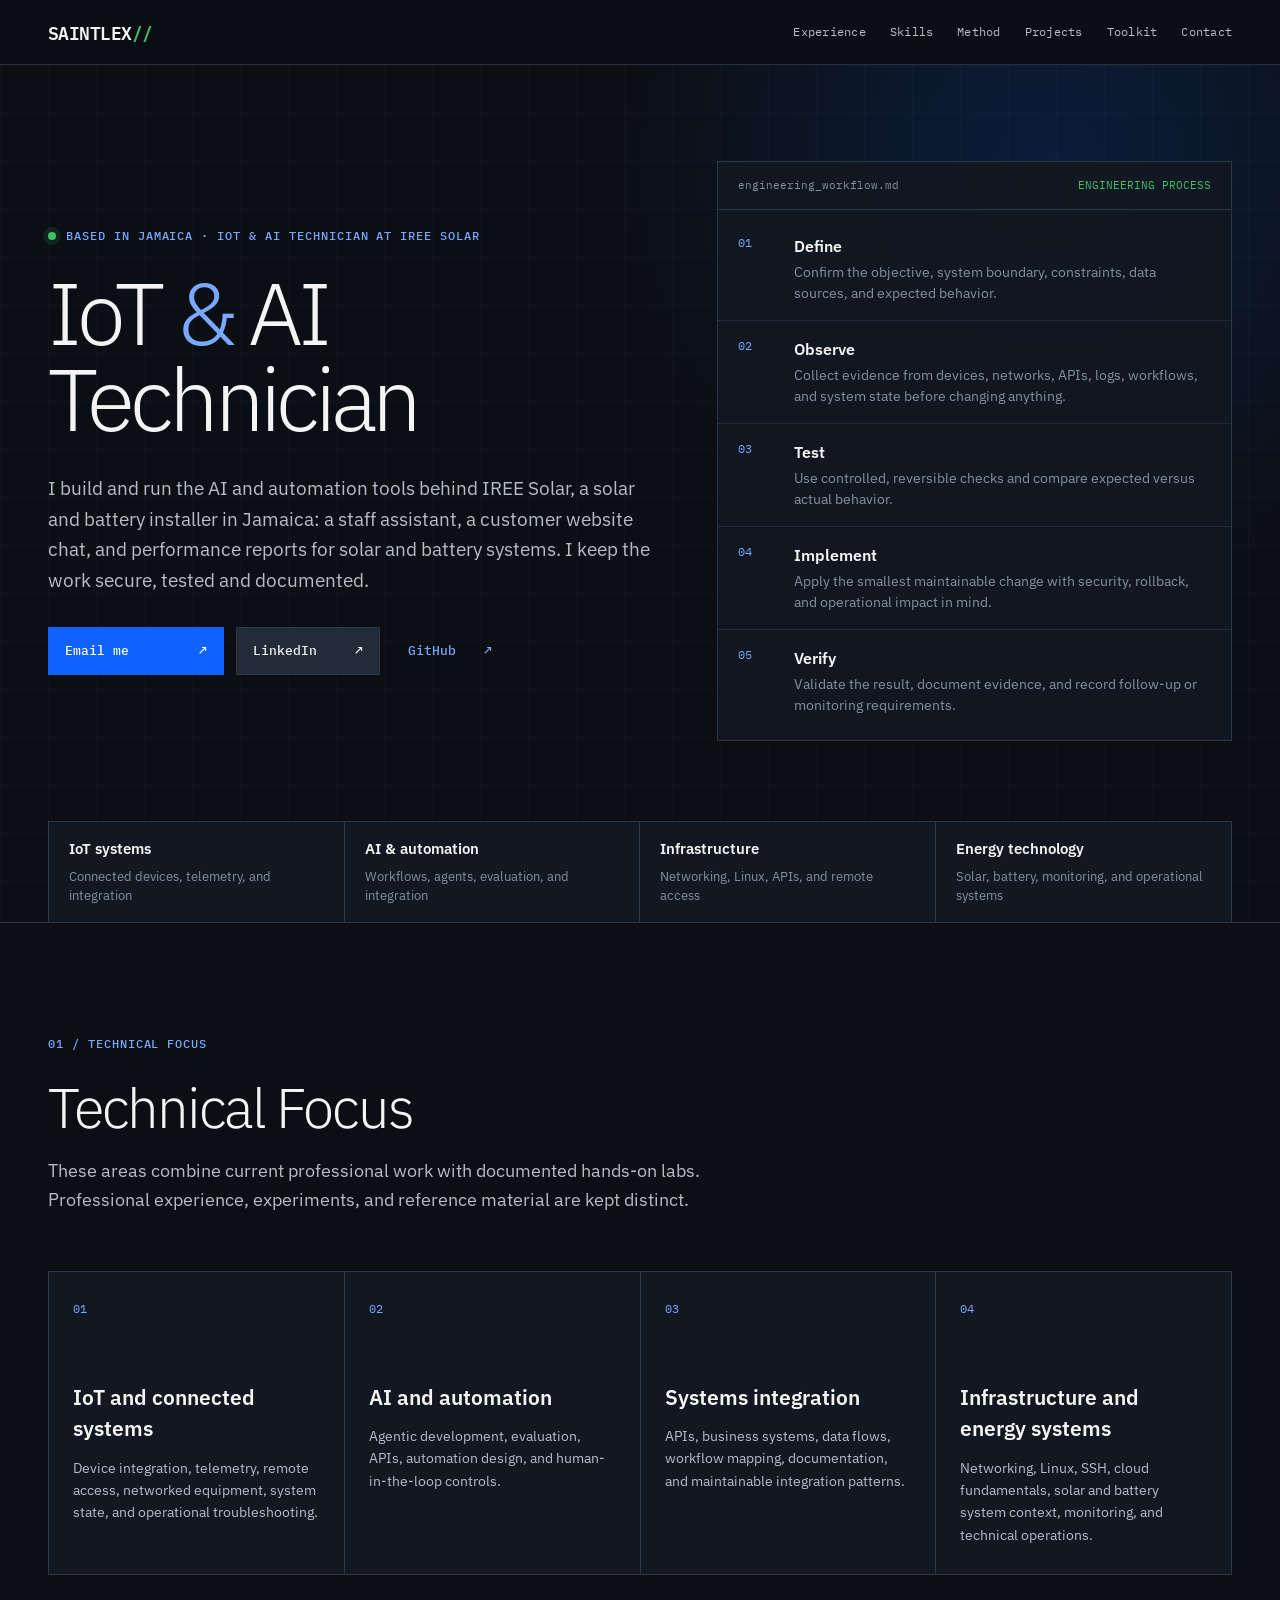
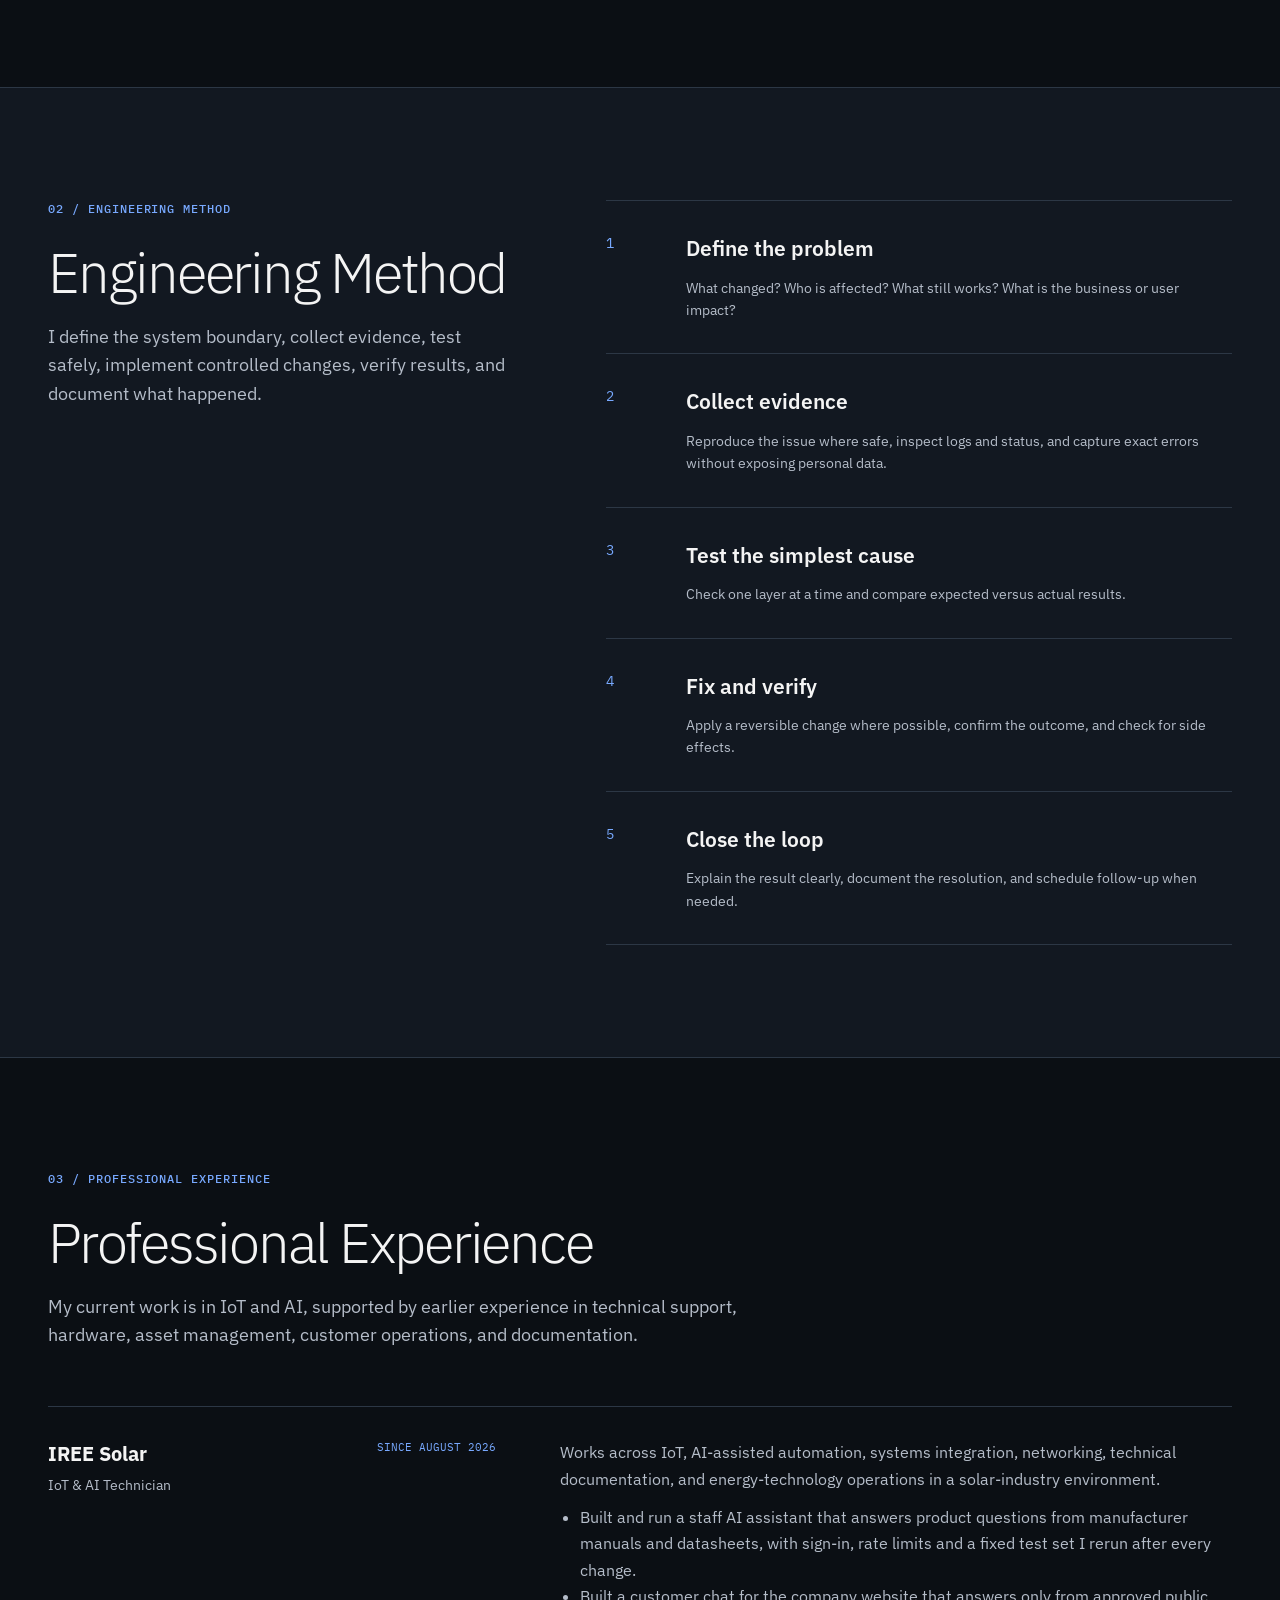
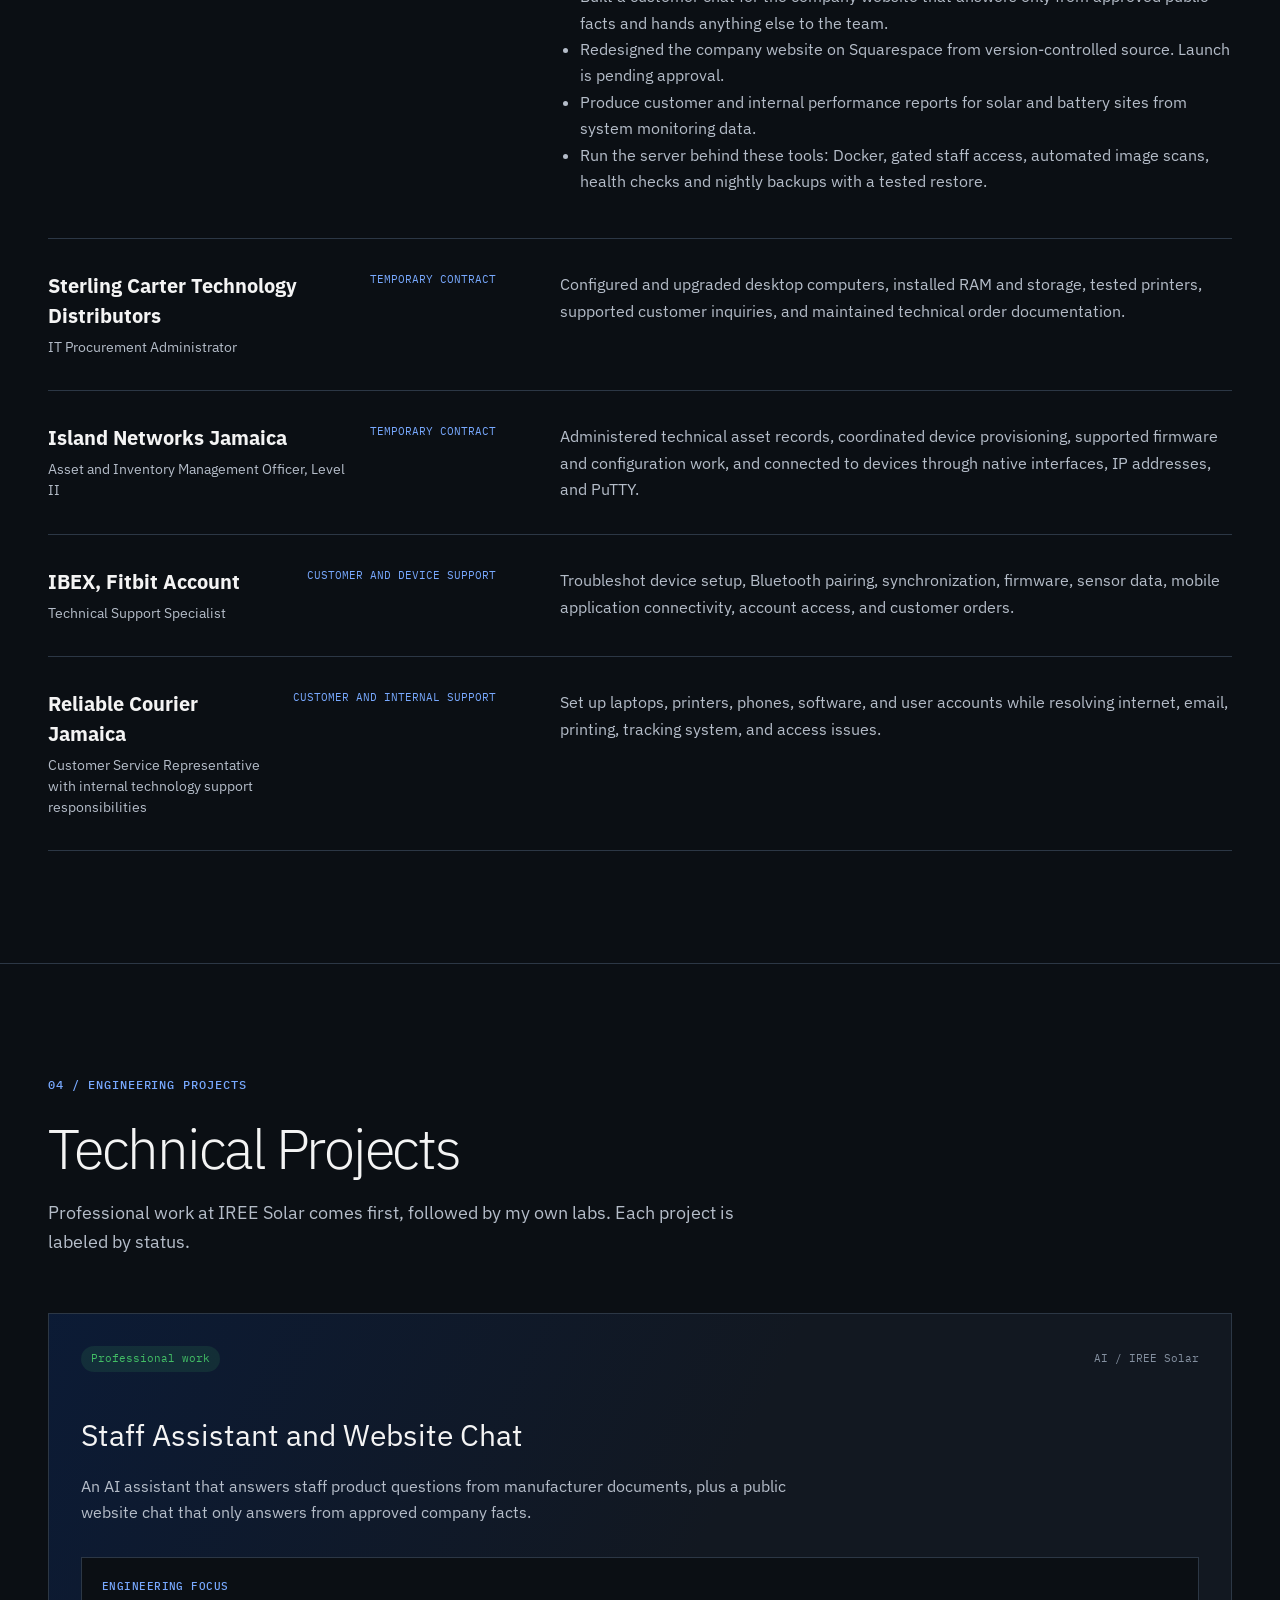
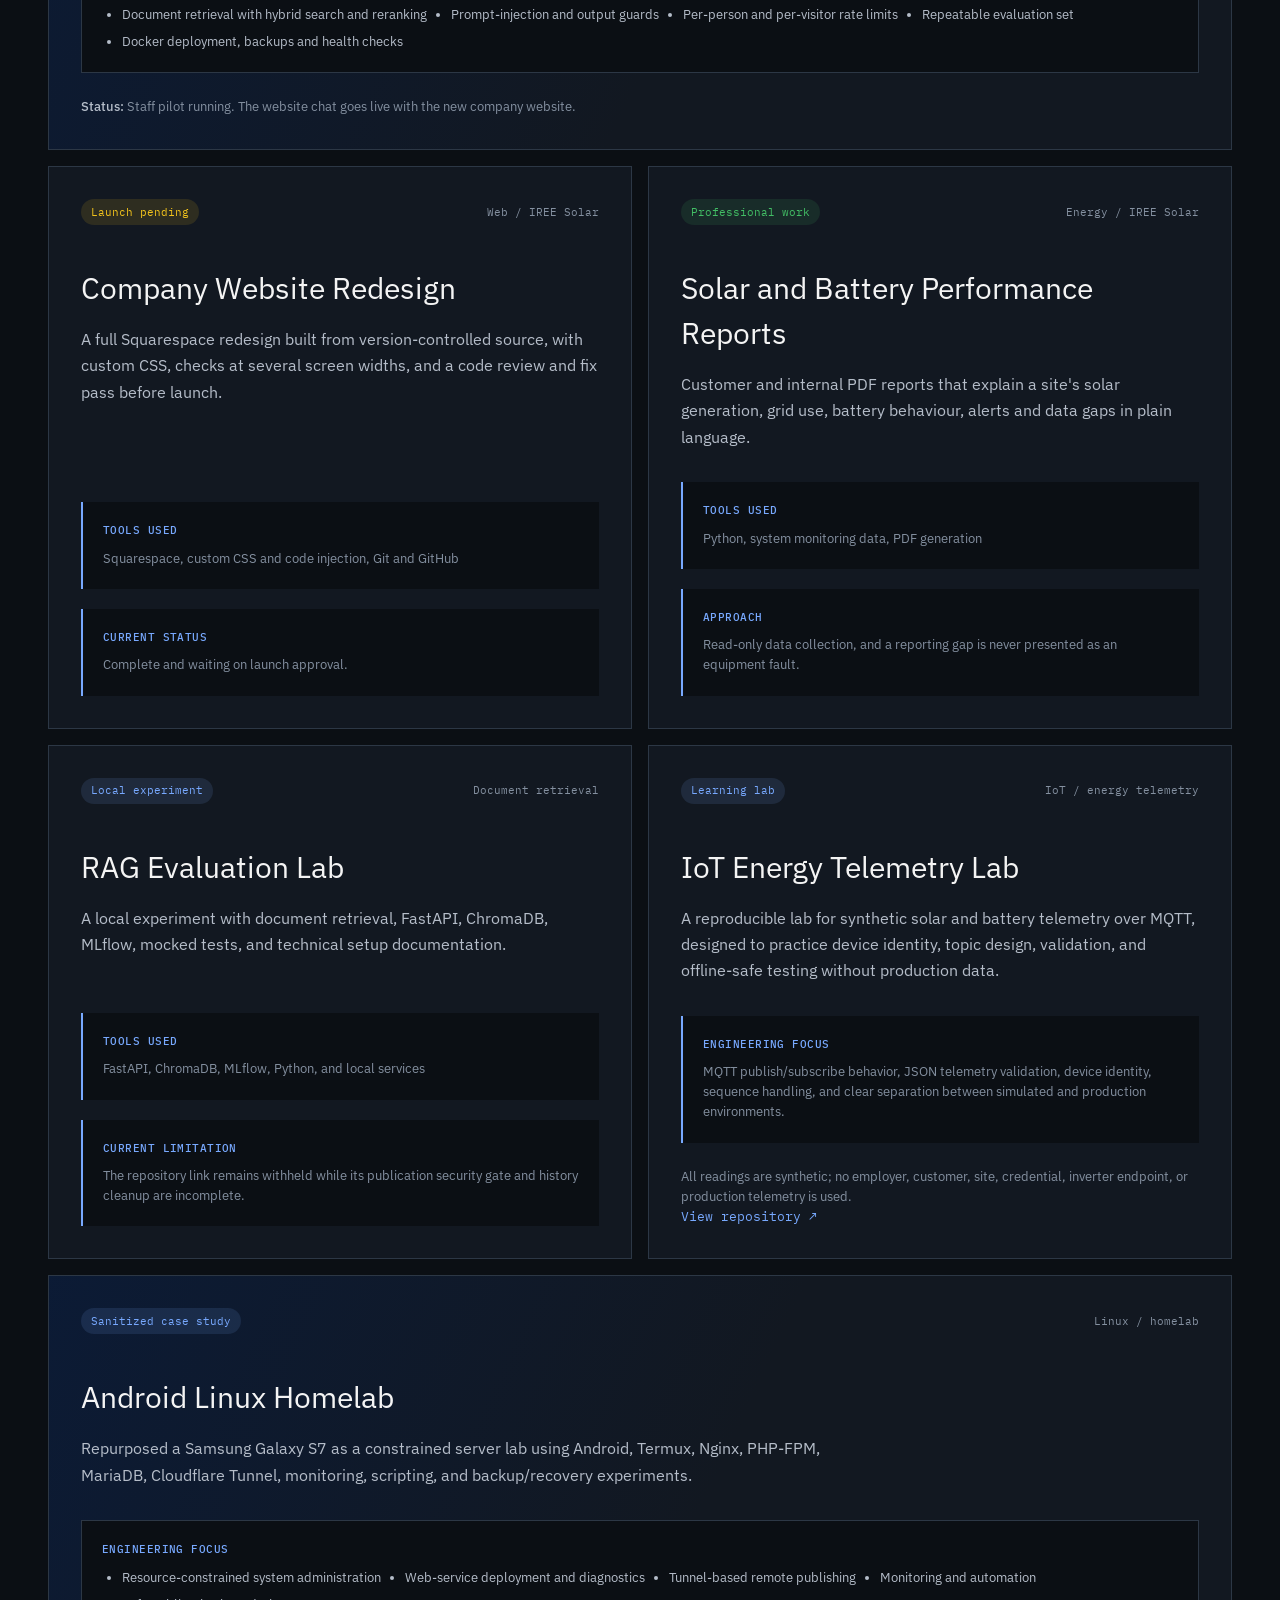
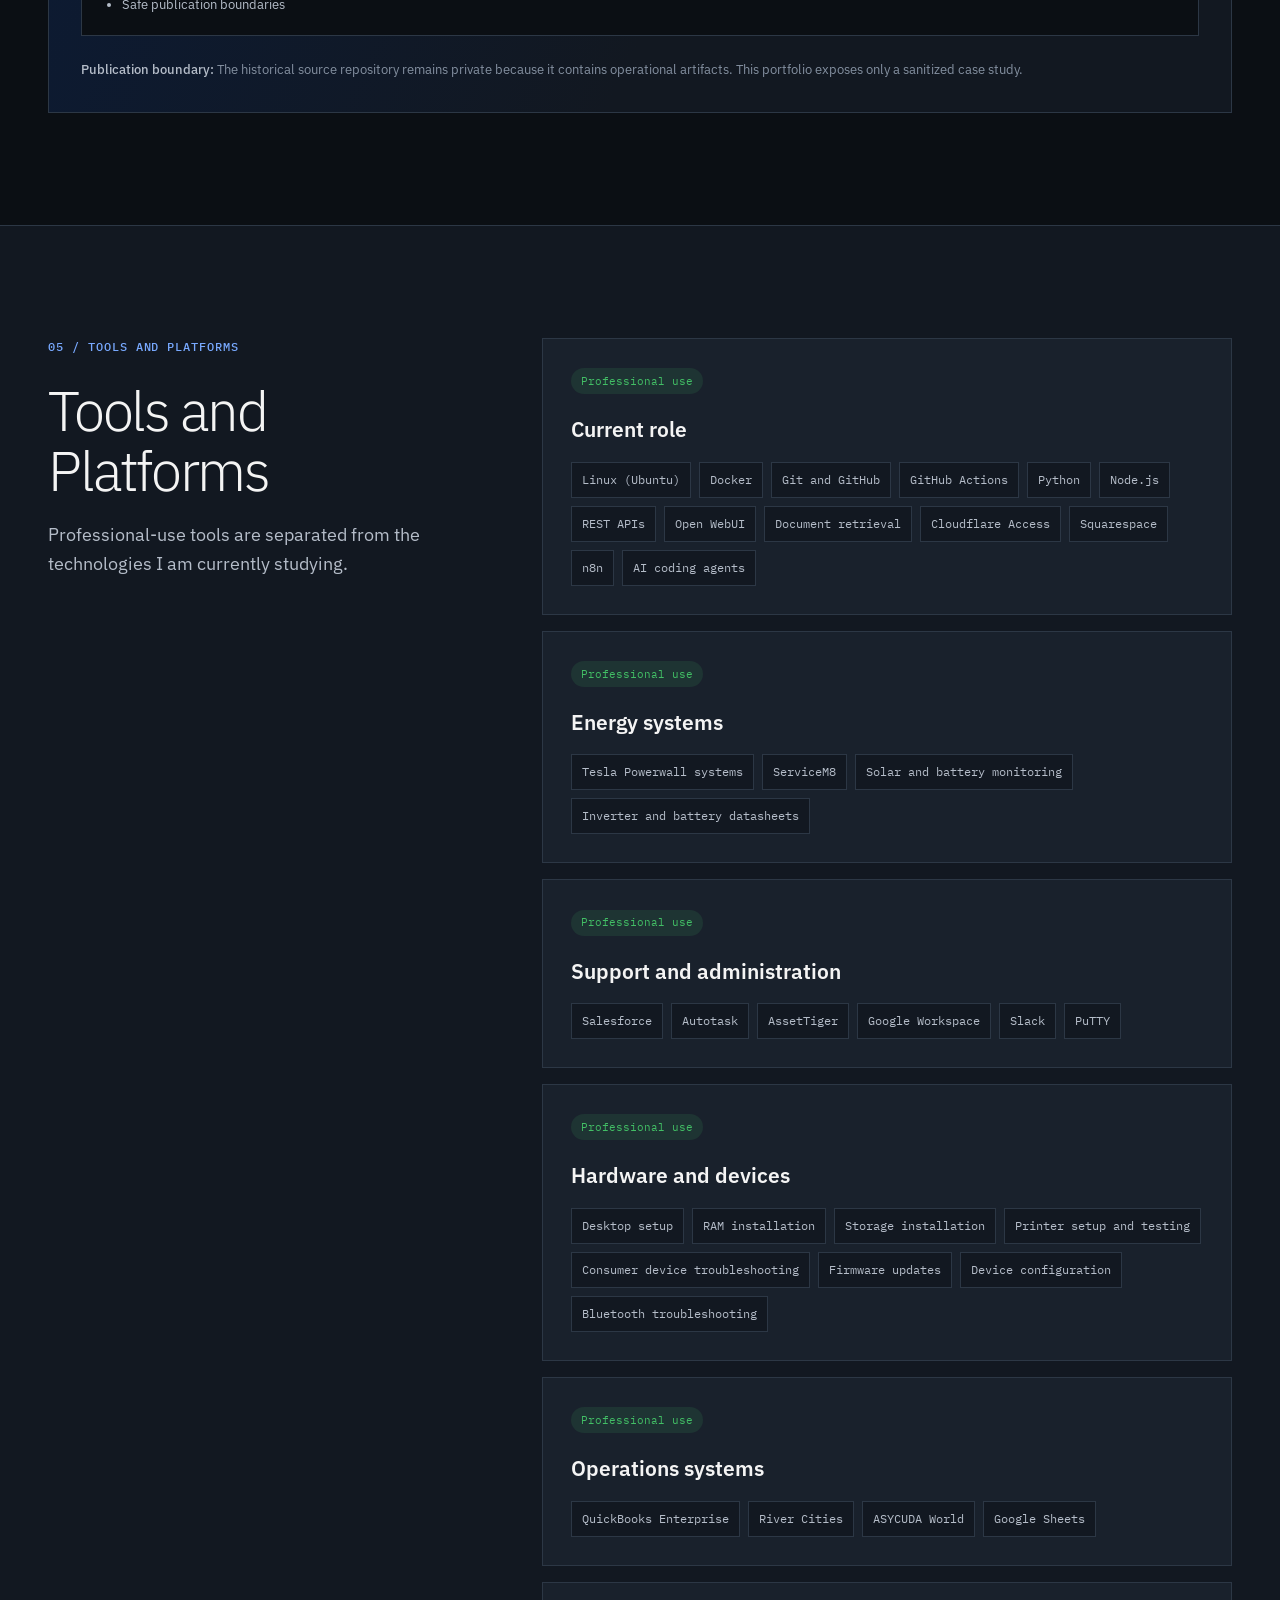
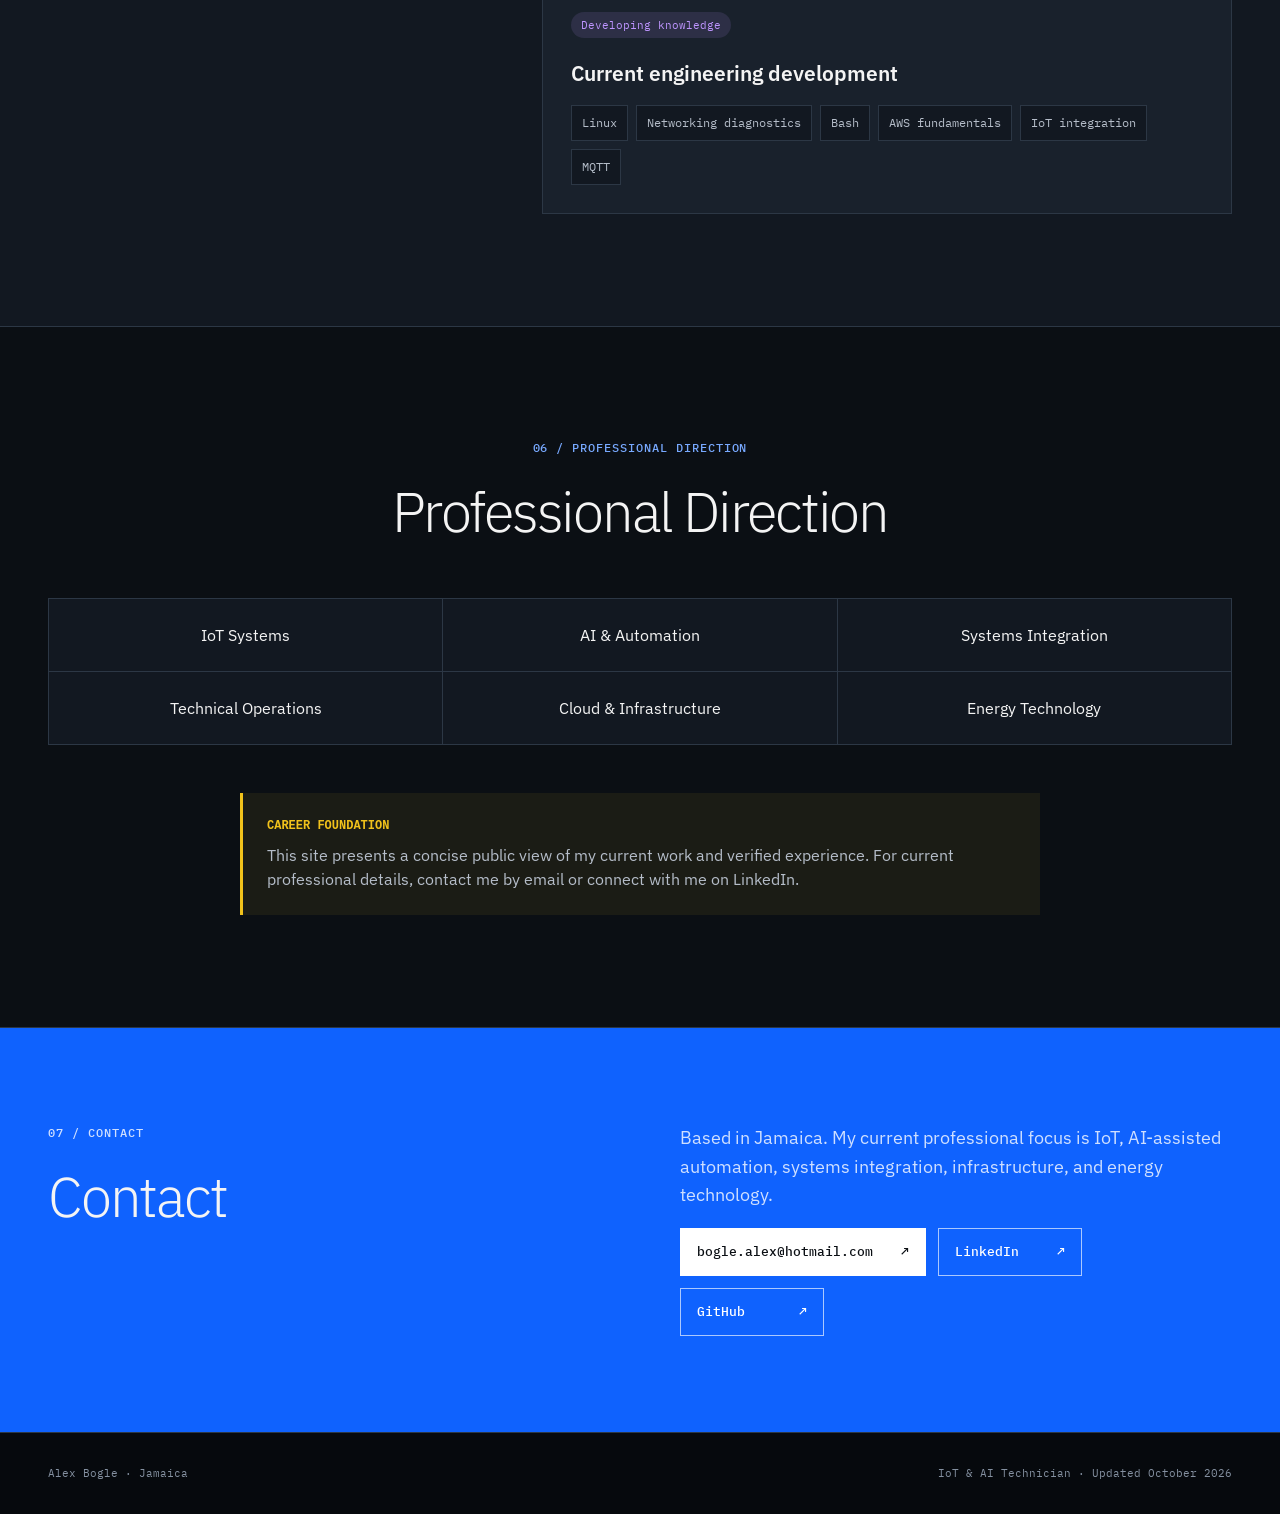
==== commit f5a95b7e: "content: add current IREE Solar work to portfolio Hero, IREE experience bullets, three IREE project " ====
--- a/index.html
+++ b/index.html
@@ -4,12 +4,12 @@
   <meta charset="utf-8">
   <meta name="viewport" content="width=device-width, initial-scale=1">
   <title>Alex Bogle | IoT &amp; AI Technician</title>
-  <meta name="description" content="Alex Bogle is an IoT &amp; AI Technician at IREE Solar in Jamaica, building the software and automation behind a solar company's daily work.">
-  <meta name="theme-color" content="#eef4f7">
+  <meta name="description" content="Alex Bogle is an IoT &amp; AI Technician based in Jamaica, working across connected systems, AI-assisted automation, networking, systems integration, technical operations, and energy technology.">
+  <meta name="theme-color" content="#0b0f14">
   <link rel="canonical" href="https://saintlex.sbs/">
   <meta property="og:type" content="profile">
   <meta property="og:title" content="Alex Bogle | IoT &amp; AI Technician">
-  <meta property="og:description" content="IoT &amp; AI Technician at IREE Solar in Jamaica.">
+  <meta property="og:description" content="IoT, AI-assisted automation, systems integration, networking, technical operations, and energy technology.">
   <meta property="og:url" content="https://saintlex.sbs/">
   <meta property="og:image" content="https://saintlex.sbs/social-preview.png">
   <meta property="og:image:width" content="1200">
@@ -17,15 +17,15 @@
   <meta property="og:image:alt" content="Alex Bogle, IoT and AI Technician">
   <meta name="twitter:card" content="summary_large_image">
   <meta name="twitter:title" content="Alex Bogle | IoT &amp; AI Technician">
-  <meta name="twitter:description" content="IoT &amp; AI Technician at IREE Solar in Jamaica.">
+  <meta name="twitter:description" content="IoT, AI-assisted automation, systems integration, networking, technical operations, and energy technology.">
   <meta name="twitter:image" content="https://saintlex.sbs/social-preview.png">
   <meta name="twitter:image:alt" content="Alex Bogle, IoT and AI Technician">
   <link rel="icon" href="favicon.svg" type="image/svg+xml">
-  <link rel="manifest" href="manifest.json">
   <link rel="preconnect" href="https://fonts.googleapis.com">
   <link rel="preconnect" href="https://fonts.gstatic.com" crossorigin>
-  <link href="https://fonts.googleapis.com/css2?family=Familjen+Grotesk:wght@400;500;600&amp;display=swap" rel="stylesheet">
+  <link href="https://fonts.googleapis.com/css2?family=IBM+Plex+Mono:wght@400;500;600&amp;family=IBM+Plex+Sans:wght@300;400;500;600&amp;display=swap" rel="stylesheet">
   <link rel="stylesheet" href="styles.css">
+  <link rel="manifest" href="manifest.json">
   <script type="application/ld+json">
   {
     "@context": "https://schema.org",
@@ -36,8 +36,10 @@
       "@type": "Person",
       "name": "Alex Bogle",
       "jobTitle": "IoT & AI Technician",
-      "worksFor": { "@type": "Organization", "name": "IREE Solar" },
-      "homeLocation": { "@type": "Place", "name": "Jamaica" },
+      "homeLocation": {
+        "@type": "Place",
+        "name": "Jamaica"
+      },
       "url": "https://saintlex.sbs/",
       "email": "mailto:bogle.alex@hotmail.com",
       "sameAs": [
@@ -49,67 +51,374 @@
   </script>
 </head>
 <body>
+  <a class="skip-link" href="#main-content">Skip to content</a>
+
+  <header class="site-header">
+    <div class="shell nav-wrap">
+      <a class="brand" href="#top" aria-label="Alex Bogle portfolio home">
+        <span>SAINTLEX</span><span class="brand-mark">//</span>
+      </a>
+      <nav aria-label="Primary navigation">
+        <a href="#experience">Experience</a>
+        <a href="#support">Skills</a>
+        <a href="#method">Method</a>
+        <a href="#evidence">Projects</a>
+        <a href="#toolkit">Toolkit</a>
+        <a href="#contact">Contact</a>
+      </nav>
+    </div>
+  </header>
+
   <main id="main-content" tabindex="-1">
-    <figure class="sky">
-      <svg id="sun-path" viewBox="0 0 600 150" role="img" aria-labelledby="sun-title">
-        <title id="sun-title">Where the sun is over Kingston, Jamaica, right now</title>
-        <path class="arc" d="M20 128 A280 104 0 0 1 580 128"/>
-        <line class="horizon" x1="0" y1="128" x2="600" y2="128"/>
-        <circle id="sun-halo" class="halo" cx="102" cy="62" r="24"/>
-        <circle id="sun" class="sun" cx="102" cy="62" r="9"/>
-      </svg>
-      <figcaption id="sun-caption">The sun over Kingston</figcaption>
-    </figure>
-
-    <h1>Alex Bogle</h1>
-    <p class="lead">IoT &amp; AI Technician at IREE Solar in Jamaica. I build the software and automation behind a solar company's day-to-day work.</p>
-
-    <ul class="work">
-      <li><strong>Staff assistant</strong> Answers the team's product questions from manufacturer manuals and datasheets.</li>
-      <li><strong>Website and customer chat</strong> A rebuilt company website with a chat that only answers from approved facts. Launching soon.</li>
-      <li><strong>Solar performance reports</strong> Plain-language reports for customers, built from their system's monitoring data.</li>
-    </ul>
-
-    <p class="links">
-      <a href="mailto:bogle.alex@hotmail.com">bogle.alex@hotmail.com</a>
-      <a href="https://www.linkedin.com/in/alex-bogle/">LinkedIn</a>
-      <a href="https://github.com/SaintChris">GitHub</a>
-    </p>
+    <section class="hero" id="top">
+      <div class="shell hero-grid">
+        <div class="hero-copy">
+          <p class="eyebrow"><span class="status-dot" aria-hidden="true"></span>Based in Jamaica · IoT &amp; AI Technician at IREE Solar</p>
+          <h1>IoT <span>&amp;</span> AI<br>Technician</h1>
+          <p class="hero-intro">I build and run the AI and automation tools behind IREE Solar, a solar and battery installer in Jamaica: a staff assistant, a customer website chat, and performance reports for solar and battery systems. I keep the work secure, tested and documented.</p>
+          <div class="actions">
+            <a class="button primary" href="mailto:bogle.alex@hotmail.com">Email me <span aria-hidden="true">↗</span></a>
+            <a class="button secondary" href="https://www.linkedin.com/in/alex-bogle/" target="_blank" rel="noopener noreferrer" aria-label="LinkedIn profile (opens in a new tab)">LinkedIn <span aria-hidden="true">↗</span></a>
+            <a class="text-link" href="https://github.com/SaintChris" target="_blank" rel="noopener noreferrer" aria-label="GitHub profile (opens in a new tab)">GitHub <span aria-hidden="true">↗</span></a>
+          </div>
+        </div>
+
+        <aside class="method-card" aria-labelledby="workflow-title">
+          <div class="terminal-bar">
+            <span id="workflow-title">engineering_workflow.md</span>
+            <span class="verified-label">ENGINEERING PROCESS</span>
+          </div>
+          <ol class="workflow-list">
+            <li><span>01</span><div><strong>Define</strong><p>Confirm the objective, system boundary, constraints, data sources, and expected behavior.</p></div></li>
+            <li><span>02</span><div><strong>Observe</strong><p>Collect evidence from devices, networks, APIs, logs, workflows, and system state before changing anything.</p></div></li>
+            <li><span>03</span><div><strong>Test</strong><p>Use controlled, reversible checks and compare expected versus actual behavior.</p></div></li>
+            <li><span>04</span><div><strong>Implement</strong><p>Apply the smallest maintainable change with security, rollback, and operational impact in mind.</p></div></li>
+            <li><span>05</span><div><strong>Verify</strong><p>Validate the result, document evidence, and record follow-up or monitoring requirements.</p></div></li>
+          </ol>
+        </aside>
+      </div>
+
+      <div class="shell trust-strip">
+        <div><strong>IoT systems</strong><span>Connected devices, telemetry, and integration</span></div>
+        <div><strong>AI &amp; automation</strong><span>Workflows, agents, evaluation, and integration</span></div>
+        <div><strong>Infrastructure</strong><span>Networking, Linux, APIs, and remote access</span></div>
+        <div><strong>Energy technology</strong><span>Solar, battery, monitoring, and operational systems</span></div>
+      </div>
+    </section>
+
+    <section class="section" id="support">
+      <div class="shell">
+        <div class="section-heading">
+          <p class="kicker">01 / TECHNICAL FOCUS</p>
+          <h2>Technical Focus</h2>
+          <p>These areas combine current professional work with documented hands-on labs. Professional experience, experiments, and reference material are kept distinct.</p>
+        </div>
+
+        <div class="card-grid four">
+          <article class="support-card">
+            <p class="card-index">01</p>
+            <h3>IoT and connected systems</h3>
+            <p>Device integration, telemetry, remote access, networked equipment, system state, and operational troubleshooting.</p>
+          </article>
+          <article class="support-card">
+            <p class="card-index">02</p>
+            <h3>AI and automation</h3>
+            <p>Agentic development, evaluation, APIs, automation design, and human-in-the-loop controls.</p>
+          </article>
+          <article class="support-card">
+            <p class="card-index">03</p>
+            <h3>Systems integration</h3>
+            <p>APIs, business systems, data flows, workflow mapping, documentation, and maintainable integration patterns.</p>
+          </article>
+          <article class="support-card">
+            <p class="card-index">04</p>
+            <h3>Infrastructure and energy systems</h3>
+            <p>Networking, Linux, SSH, cloud fundamentals, solar and battery system context, monitoring, and technical operations.</p>
+          </article>
+        </div>
+      </div>
+    </section>
+
+    <section class="section alt" id="method">
+      <div class="shell split">
+        <div class="section-heading sticky-heading">
+          <p class="kicker">02 / ENGINEERING METHOD</p>
+          <h2>Engineering Method</h2>
+          <p>I define the system boundary, collect evidence, test safely, implement controlled changes, verify results, and document what happened.</p>
+        </div>
+
+        <ol class="steps">
+          <li><span>1</span><div><h3>Define the problem</h3><p>What changed? Who is affected? What still works? What is the business or user impact?</p></div></li>
+          <li><span>2</span><div><h3>Collect evidence</h3><p>Reproduce the issue where safe, inspect logs and status, and capture exact errors without exposing personal data.</p></div></li>
+          <li><span>3</span><div><h3>Test the simplest cause</h3><p>Check one layer at a time and compare expected versus actual results.</p></div></li>
+          <li><span>4</span><div><h3>Fix and verify</h3><p>Apply a reversible change where possible, confirm the outcome, and check for side effects.</p></div></li>
+          <li><span>5</span><div><h3>Close the loop</h3><p>Explain the result clearly, document the resolution, and schedule follow-up when needed.</p></div></li>
+        </ol>
+      </div>
+    </section>
+
+    <section class="section experience" id="experience">
+      <div class="shell">
+        <div class="section-heading">
+          <p class="kicker">03 / PROFESSIONAL EXPERIENCE</p>
+          <h2>Professional Experience</h2>
+          <p>My current work is in IoT and AI, supported by earlier experience in technical support, hardware, asset management, customer operations, and documentation.</p>
+        </div>
+
+        <div class="experience-list">
+          <article class="experience-entry">
+            <div class="experience-heading">
+              <div>
+                <h3>IREE Solar</h3>
+                <p>IoT &amp; AI Technician</p>
+              </div>
+              <span>Since August 2026</span>
+            </div>
+            <div class="experience-body">
+              <p>Works across IoT, AI-assisted automation, systems integration, networking, technical documentation, and energy-technology operations in a solar-industry environment.</p>
+              <ul>
+                <li>Built and run a staff AI assistant that answers product questions from manufacturer manuals and datasheets, with sign-in, rate limits and a fixed test set I rerun after every change.</li>
+                <li>Built a customer chat for the company website that answers only from approved public facts and hands anything else to the team.</li>
+                <li>Redesigned the company website on Squarespace from version-controlled source. Launch is pending approval.</li>
+                <li>Produce customer and internal performance reports for solar and battery sites from system monitoring data.</li>
+                <li>Run the server behind these tools: Docker, gated staff access, automated image scans, health checks and nightly backups with a tested restore.</li>
+              </ul>
+            </div>
+          </article>
+          <article class="experience-entry">
+            <div class="experience-heading">
+              <div>
+                <h3>Sterling Carter Technology Distributors</h3>
+                <p>IT Procurement Administrator</p>
+              </div>
+              <span>Temporary contract</span>
+            </div>
+            <p>Configured and upgraded desktop computers, installed RAM and storage, tested printers, supported customer inquiries, and maintained technical order documentation.</p>
+          </article>
+
+          <article class="experience-entry">
+            <div class="experience-heading">
+              <div>
+                <h3>Island Networks Jamaica</h3>
+                <p>Asset and Inventory Management Officer, Level II</p>
+              </div>
+              <span>Temporary contract</span>
+            </div>
+            <p>Administered technical asset records, coordinated device provisioning, supported firmware and configuration work, and connected to devices through native interfaces, IP addresses, and PuTTY.</p>
+          </article>
+
+          <article class="experience-entry">
+            <div class="experience-heading">
+              <div>
+                <h3>IBEX, Fitbit Account</h3>
+                <p>Technical Support Specialist</p>
+              </div>
+              <span>Customer and device support</span>
+            </div>
+            <p>Troubleshot device setup, Bluetooth pairing, synchronization, firmware, sensor data, mobile application connectivity, account access, and customer orders.</p>
+          </article>
+
+          <article class="experience-entry">
+            <div class="experience-heading">
+              <div>
+                <h3>Reliable Courier Jamaica</h3>
+                <p>Customer Service Representative with internal technology support responsibilities</p>
+              </div>
+              <span>Customer and internal support</span>
+            </div>
+            <p>Set up laptops, printers, phones, software, and user accounts while resolving internet, email, printing, tracking system, and access issues.</p>
+          </article>
+        </div>
+
+      </div>
+    </section>
+
+    <section class="section" id="evidence">
+      <div class="shell">
+        <div class="section-heading">
+          <p class="kicker">04 / ENGINEERING PROJECTS</p>
+          <h2>Technical Projects</h2>
+          <p>Professional work at IREE Solar comes first, followed by my own labs. Each project is labeled by status.</p>
+        </div>
+
+        <div class="evidence-grid">
+          <article class="evidence-card featured">
+            <div class="card-topline"><span class="tag docs">Professional work</span><span>AI / IREE Solar</span></div>
+            <h3>Staff Assistant and Website Chat</h3>
+            <p class="card-summary">An AI assistant that answers staff product questions from manufacturer documents, plus a public website chat that only answers from approved company facts.</p>
+            <div class="planned-evidence">
+              <h4>Engineering focus</h4>
+              <ul>
+                <li>Document retrieval with hybrid search and reranking</li>
+                <li>Prompt-injection and output guards</li>
+                <li>Per-person and per-visitor rate limits</li>
+                <li>Repeatable evaluation set</li>
+                <li>Docker deployment, backups and health checks</li>
+              </ul>
+            </div>
+            <p class="availability"><strong>Status:</strong> Staff pilot running. The website chat goes live with the new company website.</p>
+          </article>
+
+          <article class="evidence-card">
+            <div class="card-topline"><span class="tag progress">Launch pending</span><span>Web / IREE Solar</span></div>
+            <h3>Company Website Redesign</h3>
+            <p class="card-summary">A full Squarespace redesign built from version-controlled source, with custom CSS, checks at several screen widths, and a code review and fix pass before launch.</p>
+            <dl class="project-facts">
+              <div><dt>Tools used</dt><dd>Squarespace, custom CSS and code injection, Git and GitHub</dd></div>
+              <div><dt>Current status</dt><dd>Complete and waiting on launch approval.</dd></div>
+            </dl>
+          </article>
+
+          <article class="evidence-card">
+            <div class="card-topline"><span class="tag docs">Professional work</span><span>Energy / IREE Solar</span></div>
+            <h3>Solar and Battery Performance Reports</h3>
+            <p class="card-summary">Customer and internal PDF reports that explain a site's solar generation, grid use, battery behaviour, alerts and data gaps in plain language.</p>
+            <dl class="project-facts">
+              <div><dt>Tools used</dt><dd>Python, system monitoring data, PDF generation</dd></div>
+              <div><dt>Approach</dt><dd>Read-only data collection, and a reporting gap is never presented as an equipment fault.</dd></div>
+            </dl>
+          </article>
+
+          <article class="evidence-card">
+            <div class="card-topline"><span class="tag lab">Local experiment</span><span>Document retrieval</span></div>
+            <h3>RAG Evaluation Lab</h3>
+            <p class="card-summary">A local experiment with document retrieval, FastAPI, ChromaDB, MLflow, mocked tests, and technical setup documentation.</p>
+            <dl class="project-facts">
+              <div><dt>Tools used</dt><dd>FastAPI, ChromaDB, MLflow, Python, and local services</dd></div>
+              <div><dt>Current limitation</dt><dd>The repository link remains withheld while its publication security gate and history cleanup are incomplete.</dd></div>
+            </dl>
+          </article>
+
+          <article class="evidence-card">
+            <div class="card-topline"><span class="tag lab">Learning lab</span><span>IoT / energy telemetry</span></div>
+            <h3>IoT Energy Telemetry Lab</h3>
+            <p class="card-summary">A reproducible lab for synthetic solar and battery telemetry over MQTT, designed to practice device identity, topic design, validation, and offline-safe testing without production data.</p>
+            <div class="project-detail">
+              <h4>Engineering focus</h4>
+              <p>MQTT publish/subscribe behavior, JSON telemetry validation, device identity, sequence handling, and clear separation between simulated and production environments.</p>
+            </div>
+            <p class="availability">All readings are synthetic; no employer, customer, site, credential, inverter endpoint, or production telemetry is used.</p>
+            <a class="card-link" href="https://github.com/SaintChris/iot-energy-telemetry-lab" target="_blank" rel="noopener noreferrer" aria-label="View IoT Energy Telemetry Lab repository (opens in a new tab)">View repository <span aria-hidden="true">↗</span></a>
+          </article>
+          <article class="evidence-card featured">
+            <div class="card-topline"><span class="tag lab">Sanitized case study</span><span>Linux / homelab</span></div>
+            <h3>Android Linux Homelab</h3>
+            <p class="card-summary">Repurposed a Samsung Galaxy S7 as a constrained server lab using Android, Termux, Nginx, PHP-FPM, MariaDB, Cloudflare Tunnel, monitoring, scripting, and backup/recovery experiments.</p>
+            <div class="planned-evidence">
+              <h4>Engineering focus</h4>
+              <ul>
+                <li>Resource-constrained system administration</li>
+                <li>Web-service deployment and diagnostics</li>
+                <li>Tunnel-based remote publishing</li>
+                <li>Monitoring and automation</li>
+                <li>Safe publication boundaries</li>
+              </ul>
+            </div>
+            <p class="availability"><strong>Publication boundary:</strong> The historical source repository remains private because it contains operational artifacts. This portfolio exposes only a sanitized case study.</p>
+          </article>
+        </div>
+      </div>
+    </section>
+
+    <section class="section alt" id="toolkit">
+      <div class="shell toolkit-grid">
+        <div class="section-heading">
+          <p class="kicker">05 / TOOLS AND PLATFORMS</p>
+          <h2>Tools and Platforms</h2>
+          <p>Professional-use tools are separated from the technologies I am currently studying.</p>
+        </div>
+
+        <div class="tool-groups">
+          <article>
+            <span class="depth-label current">Professional use</span>
+            <h3>Current role</h3>
+            <ul class="pill-list">
+              <li>Linux (Ubuntu)</li><li>Docker</li><li>Git and GitHub</li><li>GitHub Actions</li><li>Python</li><li>Node.js</li><li>REST APIs</li><li>Open WebUI</li><li>Document retrieval</li><li>Cloudflare Access</li><li>Squarespace</li><li>n8n</li><li>AI coding agents</li>
+            </ul>
+          </article>
+          <article>
+            <span class="depth-label current">Professional use</span>
+            <h3>Energy systems</h3>
+            <ul class="pill-list">
+              <li>Tesla Powerwall systems</li><li>ServiceM8</li><li>Solar and battery monitoring</li><li>Inverter and battery datasheets</li>
+            </ul>
+          </article>
+          <article>
+            <span class="depth-label current">Professional use</span>
+            <h3>Support and administration</h3>
+            <ul class="pill-list">
+              <li>Salesforce</li><li>Autotask</li><li>AssetTiger</li><li>Google Workspace</li><li>Slack</li><li>PuTTY</li>
+            </ul>
+          </article>
+          <article>
+            <span class="depth-label current">Professional use</span>
+            <h3>Hardware and devices</h3>
+            <ul class="pill-list">
+              <li>Desktop setup</li><li>RAM installation</li><li>Storage installation</li><li>Printer setup and testing</li><li>Consumer device troubleshooting</li><li>Firmware updates</li><li>Device configuration</li><li>Bluetooth troubleshooting</li>
+            </ul>
+          </article>
+          <article>
+            <span class="depth-label current">Professional use</span>
+            <h3>Operations systems</h3>
+            <ul class="pill-list">
+              <li>QuickBooks Enterprise</li><li>River Cities</li><li>ASYCUDA World</li><li>Google Sheets</li>
+            </ul>
+          </article>
+          <article>
+            <span class="depth-label next">Developing knowledge</span>
+            <h3>Current engineering development</h3>
+            <ul class="pill-list">
+              <li>Linux</li><li>Networking diagnostics</li><li>Bash</li><li>AWS fundamentals</li><li>IoT integration</li><li>MQTT</li>
+            </ul>
+          </article>
+        </div>
+      </div>
+    </section>
+
+    <section class="section roles" id="roles">
+      <div class="shell">
+        <div class="section-heading centered">
+          <p class="kicker">06 / PROFESSIONAL DIRECTION</p>
+          <h2>Professional Direction</h2>
+        </div>
+        <ul class="role-list">
+          <li>IoT Systems</li>
+          <li>AI &amp; Automation</li>
+          <li>Systems Integration</li>
+          <li>Technical Operations</li>
+          <li>Cloud &amp; Infrastructure</li>
+          <li>Energy Technology</li>
+        </ul>
+        <div class="transparency-note">
+          <strong>Career foundation</strong>
+          <p>This site presents a concise public view of my current work and verified experience. For current professional details, contact me by email or connect with me on LinkedIn.</p>
+        </div>
+      </div>
+    </section>
+
+    <section class="contact" id="contact">
+      <div class="shell contact-grid">
+        <div>
+          <p class="kicker">07 / CONTACT</p>
+          <h2>Contact</h2>
+        </div>
+        <div class="contact-copy">
+          <p>Based in Jamaica. My current professional focus is IoT, AI-assisted automation, systems integration, infrastructure, and energy technology.</p>
+          <div class="actions">
+            <a class="button primary" href="mailto:bogle.alex@hotmail.com">bogle.alex@hotmail.com <span aria-hidden="true">↗</span></a>
+            <a class="button secondary" href="https://www.linkedin.com/in/alex-bogle/" target="_blank" rel="noopener noreferrer" aria-label="LinkedIn profile (opens in a new tab)">LinkedIn <span aria-hidden="true">↗</span></a>
+            <a class="button secondary" href="https://github.com/SaintChris" target="_blank" rel="noopener noreferrer" aria-label="GitHub profile (opens in a new tab)">GitHub <span aria-hidden="true">↗</span></a>
+          </div>
+        </div>
+      </div>
+    </section>
   </main>
 
-  <footer>Updated October 2026</footer>
-
-  <script>
-  (function () {
-    var LAT = 17.97, LON = -76.79, rad = Math.PI / 180;
-    var now = new Date();
-    var start = Date.UTC(now.getUTCFullYear(), 0, 0);
-    var day = Math.floor((now.getTime() - start) / 864e5);
-    var decl = 23.44 * Math.sin(rad * (360 / 365) * (day - 81));
-    var cosH = -Math.tan(LAT * rad) * Math.tan(decl * rad);
-    var halfDay = Math.acos(Math.max(-1, Math.min(1, cosH))) / rad / 15;
-    var noonUtc = 12 - LON / 15;
-    var hourUtc = now.getUTCHours() + now.getUTCMinutes() / 60;
-    var rise = noonUtc - halfDay, set = noonUtc + halfDay;
-    var p = (hourUtc - rise) / (set - rise);
-    var sun = document.getElementById('sun');
-    var halo = document.getElementById('sun-halo');
-    var x, y;
-    if (p >= 0 && p <= 1) {
-      x = 300 - 280 * Math.cos(p * Math.PI);
-      y = 128 - 104 * Math.sin(p * Math.PI);
-    } else {
-      var night = 24 - (set - rise);
-      var q = (((hourUtc - set) % 24) + 24) % 24 / night;
-      x = 20 + 560 * q;
-      y = 128 + 14;
-      document.documentElement.classList.add('night');
-    }
-    [sun, halo].forEach(function (c) { c.setAttribute('cx', x.toFixed(1)); c.setAttribute('cy', y.toFixed(1)); });
-    var time = now.toLocaleTimeString('en-US', { timeZone: 'America/Jamaica', hour: 'numeric', minute: '2-digit' });
-    document.getElementById('sun-caption').textContent =
-      (p >= 0 && p <= 1 ? 'The sun over Kingston at ' : 'Night in Kingston, ') + time;
-  })();
-  </script>
+  <footer>
+    <div class="shell footer-grid">
+      <span>Alex Bogle · Jamaica</span>
+      <span>IoT &amp; AI Technician · Updated October 2026</span>
+    </div>
+  </footer>
 </body>
 </html>
--- a/styles.css
+++ b/styles.css
@@ -1,120 +1,933 @@
+/*
+  Recruiter-first portfolio system
+  IBM Carbon-inspired structure with Saintlex dark identity.
+*/
+
 :root {
-  --sky: #eef4f7;
-  --ink: #10263a;
-  --slate: #4d6577;
-  --horizon: #a9bfcc;
-  --sun: #f2a900;
-}
-
-* { box-sizing: border-box; }
-
-html { -webkit-text-size-adjust: 100%; }
+  --bg: #0b0f14;
+  --layer-01: #121821;
+  --layer-02: #19212c;
+  --layer-03: #222c39;
+  --text: #f4f4f4;
+  --text-secondary: #b5bdc9;
+  --muted: #8490a0;
+  --border: #2c3745;
+  --blue: #78a9ff;
+  --blue-strong: #0f62fe;
+  --green: #42be65;
+  --yellow: #f1c21b;
+  --purple: #be95ff;
+  --font-sans: "IBM Plex Sans", system-ui, -apple-system, "Segoe UI", sans-serif;
+  --font-mono: "IBM Plex Mono", ui-monospace, SFMono-Regular, Menlo, monospace;
+}
+
+* {
+  box-sizing: border-box;
+}
+
+html {
+  scroll-behavior: smooth;
+}
 
 body {
   margin: 0;
-  min-height: 100svh;
-  display: flex;
-  flex-direction: column;
-  background: var(--sky);
-  color: var(--ink);
-  font-family: "Familjen Grotesk", system-ui, sans-serif;
-  font-size: 1.125rem;
+  color: var(--text);
+  background: var(--bg);
+  font-family: var(--font-sans);
+  font-size: 16px;
   line-height: 1.5;
-}
-
-main {
-  flex: 1;
-  width: 100%;
-  max-width: 40rem;
-  margin: 0 auto;
-  padding: clamp(1.5rem, 5vh, 4rem) 1rem 1.5rem;
+  -webkit-font-smoothing: antialiased;
+}
+
+a {
+  color: inherit;
+}
+
+a:focus-visible {
+  outline: 2px solid var(--blue);
+  outline-offset: 4px;
+}
+
+.skip-link {
+  position: fixed;
+  left: 16px;
+  top: -80px;
+  z-index: 1000;
+  padding: 12px 16px;
+  color: #fff;
+  background: var(--blue-strong);
+  text-decoration: none;
+  transition: top 160ms ease;
+}
+
+.skip-link:focus {
+  top: 16px;
+}
+
+.shell {
+  width: min(1184px, calc(100% - 48px));
+  margin-inline: auto;
+}
+
+.site-header {
+  position: sticky;
+  top: 0;
+  z-index: 50;
+  min-height: 64px;
+  border-bottom: 1px solid rgba(44, 55, 69, 0.8);
+  background: rgba(11, 15, 20, 0.94);
+  backdrop-filter: blur(16px);
+}
+
+.nav-wrap {
+  min-height: 64px;
+  display: flex;
+  align-items: center;
+  justify-content: space-between;
+  gap: 32px;
+}
+
+.brand {
+  font-family: var(--font-mono);
+  font-size: 18px;
+  font-weight: 600;
+  letter-spacing: -0.03em;
+  text-decoration: none;
+}
+
+.brand-mark {
+  color: var(--green);
+}
+
+nav {
+  display: flex;
+  align-items: center;
+  gap: 24px;
+}
+
+nav a {
+  min-height: 44px;
+  display: inline-flex;
+  align-items: center;
+  color: var(--text-secondary);
+  font-family: var(--font-mono);
+  font-size: 12px;
+  letter-spacing: 0.02em;
+  text-decoration: none;
+}
+
+nav a:hover {
+  color: var(--text);
+}
+
+.hero {
+  padding: 96px 0 0;
+  overflow: hidden;
+  background:
+    linear-gradient(rgba(120, 169, 255, 0.035) 1px, transparent 1px),
+    linear-gradient(90deg, rgba(120, 169, 255, 0.035) 1px, transparent 1px),
+    radial-gradient(circle at 82% 12%, rgba(15, 98, 254, 0.16), transparent 34%);
+  background-size: 48px 48px, 48px 48px, auto;
+}
+
+.hero-grid {
+  display: grid;
+  grid-template-columns: minmax(0, 1.08fr) minmax(360px, 0.92fr);
+  gap: 64px;
+  align-items: center;
+  padding-bottom: 80px;
+}
+
+.eyebrow,
+.kicker {
+  margin: 0 0 24px;
+  color: var(--blue);
+  font-family: var(--font-mono);
+  font-size: 12px;
+  font-weight: 500;
+  letter-spacing: 0.08em;
+  text-transform: uppercase;
+}
+
+.eyebrow {
+  display: flex;
+  align-items: center;
+  gap: 10px;
+}
+
+.status-dot {
+  width: 8px;
+  height: 8px;
+  display: inline-block;
+  border-radius: 50%;
+  background: var(--green);
+  box-shadow: 0 0 0 5px rgba(66, 190, 101, 0.12);
+}
+
+h1,
+h2,
+h3,
+p {
+  margin-top: 0;
+}
+
+h1 {
+  max-width: 760px;
+  margin-bottom: 32px;
+  font-size: clamp(52px, 7vw, 88px);
+  font-weight: 300;
+  letter-spacing: -0.055em;
+  line-height: 0.98;
+}
+
+h1 span {
+  color: var(--blue);
+}
+
+.hero-intro {
+  max-width: 680px;
+  margin-bottom: 32px;
+  color: var(--text-secondary);
+  font-size: 19px;
+  line-height: 1.6;
+}
+
+.actions {
+  display: flex;
+  align-items: center;
+  flex-wrap: wrap;
+  gap: 12px;
+}
+
+.button,
+.text-link {
+  min-height: 48px;
+  display: inline-flex;
+  align-items: center;
+  justify-content: space-between;
+  gap: 28px;
+  padding: 0 16px;
+  font-family: var(--font-mono);
+  font-size: 13px;
+  font-weight: 500;
+  text-decoration: none;
+  transition: background 160ms ease, color 160ms ease, border-color 160ms ease;
+}
+
+.button.primary {
+  min-width: 176px;
+  color: #fff;
+  background: var(--blue-strong);
+  border: 1px solid var(--blue-strong);
+}
+
+.button.primary:hover {
+  background: #0043ce;
+  border-color: #0043ce;
+}
+
+.button.secondary {
+  min-width: 144px;
+  color: var(--text);
+  background: var(--layer-03);
+  border: 1px solid var(--border);
+}
+
+.button.secondary:hover {
+  background: #303b49;
+}
+
+.text-link {
+  color: var(--blue);
+}
+
+.text-link:hover,
+.card-link:hover {
+  text-decoration: underline;
+}
+
+.method-card {
+  border: 1px solid var(--border);
+  background: rgba(18, 24, 33, 0.94);
+}
+
+.terminal-bar {
+  min-height: 48px;
+  display: flex;
+  align-items: center;
+  justify-content: space-between;
+  gap: 16px;
+  padding: 0 20px;
+  border-bottom: 1px solid var(--border);
+  color: var(--muted);
+  font-family: var(--font-mono);
+  font-size: 11px;
+}
+
+.verified-label {
+  color: var(--green);
+}
+
+.workflow-list {
+  margin: 0;
+  padding: 8px 0;
+  list-style: none;
+}
+
+.workflow-list li {
+  display: grid;
+  grid-template-columns: 40px 1fr;
+  gap: 16px;
+  padding: 16px 20px;
+  border-bottom: 1px solid rgba(44, 55, 69, 0.65);
+}
+
+.workflow-list li:last-child {
+  border-bottom: 0;
+}
+
+.workflow-list li > span {
+  color: var(--blue);
+  font-family: var(--font-mono);
+  font-size: 12px;
+}
+
+.workflow-list strong {
+  display: block;
+  margin-bottom: 4px;
+  font-weight: 600;
+}
+
+.workflow-list p {
+  margin-bottom: 0;
+  color: var(--muted);
+  font-size: 14px;
+}
+
+.trust-strip {
+  display: grid;
+  grid-template-columns: repeat(4, 1fr);
+  border: 1px solid var(--border);
+  border-bottom: 0;
+  background: var(--layer-01);
+}
+
+.trust-strip div {
+  min-height: 96px;
   display: flex;
   flex-direction: column;
   justify-content: center;
-}
-
-main:focus { outline: none; }
-
-.sky { margin: 0 0 1.75rem; }
-
-#sun-path { display: block; width: 100%; height: auto; overflow: visible; }
-
-.arc { fill: none; stroke: var(--horizon); stroke-width: 1.25; stroke-dasharray: 2 6; stroke-linecap: round; }
-.horizon { stroke: var(--horizon); stroke-width: 1.25; }
-.sun { fill: var(--sun); }
-.halo { fill: var(--sun); opacity: 0.18; }
-.night .sun { fill: var(--slate); }
-.night .halo { opacity: 0; }
-
-figcaption {
-  margin-top: 0.5rem;
-  font-size: 0.875rem;
-  color: var(--slate);
-}
-
-h1 {
+  gap: 6px;
+  padding: 16px 20px;
+  border-right: 1px solid var(--border);
+}
+
+.trust-strip div:last-child {
+  border-right: 0;
+}
+
+.trust-strip strong {
+  font-size: 15px;
+  font-weight: 600;
+}
+
+.trust-strip span {
+  color: var(--muted);
+  font-size: 13px;
+}
+
+.section {
+  padding: 112px 0;
+  border-top: 1px solid var(--border);
+}
+
+.section.alt {
+  background: var(--layer-01);
+}
+
+.section-heading {
+  max-width: 720px;
+  margin-bottom: 56px;
+}
+
+.section-heading h2,
+.contact h2 {
+  margin-bottom: 20px;
+  font-size: clamp(36px, 5vw, 56px);
+  font-weight: 300;
+  letter-spacing: -0.04em;
+  line-height: 1.08;
+}
+
+.section-heading > p:last-child,
+.contact-copy > p:first-child {
+  color: var(--text-secondary);
+  font-size: 18px;
+  line-height: 1.6;
+}
+
+.card-grid {
+  display: grid;
+  gap: 1px;
+  background: var(--border);
+  border: 1px solid var(--border);
+}
+
+.card-grid.four {
+  grid-template-columns: repeat(4, 1fr);
+}
+
+.support-card {
+  min-height: 280px;
+  padding: 28px 24px;
+  background: var(--layer-01);
+  transition: background 160ms ease;
+}
+
+.support-card:hover {
+  background: var(--layer-02);
+}
+
+.card-index {
+  margin-bottom: 64px;
+  color: var(--blue);
+  font-family: var(--font-mono);
+  font-size: 12px;
+}
+
+.support-card h3,
+.evidence-card h3,
+.tool-groups h3,
+.steps h3 {
+  margin-bottom: 12px;
+  font-size: 21px;
+  font-weight: 600;
+}
+
+.support-card > p:last-child,
+.steps p,
+.tool-groups p {
+  margin-bottom: 0;
+  color: var(--text-secondary);
+  font-size: 14px;
+  line-height: 1.6;
+}
+
+.split {
+  display: grid;
+  grid-template-columns: 0.85fr 1.15fr;
+  gap: 96px;
+  align-items: start;
+}
+
+.sticky-heading {
+  position: sticky;
+  top: 112px;
+  margin-bottom: 0;
+}
+
+.steps {
   margin: 0;
-  font-size: clamp(3rem, 13vw, 5.75rem);
-  font-weight: 600;
-  line-height: 0.95;
-  letter-spacing: -0.035em;
-}
-
-.lead {
-  margin: 1rem 0 2rem;
-  max-width: 34rem;
-  font-size: 1.25rem;
-  line-height: 1.45;
-}
-
-.work {
+  padding: 0;
+  border-top: 1px solid var(--border);
   list-style: none;
-  margin: 0 0 2rem;
+}
+
+.steps li {
+  display: grid;
+  grid-template-columns: 56px 1fr;
+  gap: 24px;
+  padding: 32px 0;
+  border-bottom: 1px solid var(--border);
+}
+
+.steps li > span {
+  color: var(--blue);
+  font-family: var(--font-mono);
+  font-size: 14px;
+}
+
+.experience-list {
+  border-top: 1px solid var(--border);
+}
+
+.experience-entry {
+  display: grid;
+  grid-template-columns: minmax(280px, 0.8fr) minmax(0, 1.2fr);
+  gap: 64px;
+  padding: 32px 0;
+  border-bottom: 1px solid var(--border);
+}
+
+.experience-heading {
+  display: flex;
+  align-items: flex-start;
+  justify-content: space-between;
+  gap: 20px;
+}
+
+.experience-heading h3 {
+  margin-bottom: 6px;
+  font-size: 20px;
+}
+
+.experience-heading p,
+.experience-entry > p {
+  margin-bottom: 0;
+  color: var(--text-secondary);
+}
+
+.experience-heading p {
+  font-size: 14px;
+}
+
+.experience-heading span {
+  flex: 0 0 auto;
+  color: var(--blue);
+  font-family: var(--font-mono);
+  font-size: 11px;
+  text-transform: uppercase;
+}
+
+.experience-body p,
+.experience-body ul {
+  margin: 0 0 12px;
+  color: var(--text-secondary);
+  line-height: 1.65;
+}
+
+.experience-body ul {
+  padding-left: 20px;
+}
+
+.experience-entry > p {
+  max-width: 720px;
+  line-height: 1.65;
+}
+
+.evidence-grid {
+  display: grid;
+  grid-template-columns: repeat(2, 1fr);
+  gap: 16px;
+}
+
+.evidence-card {
+  display: flex;
+  flex-direction: column;
+  min-height: 480px;
+  padding: 32px;
+  border: 1px solid var(--border);
+  background: var(--layer-01);
+}
+
+.evidence-card.featured {
+  grid-column: 1 / -1;
+  min-height: auto;
+  background: linear-gradient(115deg, rgba(15, 98, 254, 0.14), var(--layer-01) 55%);
+}
+
+.card-topline {
+  display: flex;
+  align-items: center;
+  justify-content: space-between;
+  gap: 16px;
+  margin-bottom: 40px;
+  color: var(--muted);
+  font-family: var(--font-mono);
+  font-size: 11px;
+}
+
+.tag,
+.depth-label {
+  display: inline-flex;
+  align-items: center;
+  width: fit-content;
+  min-height: 26px;
+  padding: 0 10px;
+  border-radius: 999px;
+  font-family: var(--font-mono);
+  font-size: 11px;
+}
+
+.tag.progress {
+  color: var(--yellow);
+  background: rgba(241, 194, 27, 0.12);
+}
+
+.tag.lab,
+.depth-label.foundation {
+  color: var(--blue);
+  background: rgba(120, 169, 255, 0.12);
+}
+
+.tag.docs,
+.depth-label.current {
+  color: var(--green);
+  background: rgba(66, 190, 101, 0.12);
+}
+
+.depth-label.next {
+  color: var(--purple);
+  background: rgba(190, 149, 255, 0.12);
+}
+
+.evidence-card h3 {
+  margin-bottom: 16px;
+  font-size: 30px;
+  font-weight: 400;
+}
+
+.card-summary {
+  max-width: 760px;
+  margin-bottom: 32px;
+  color: var(--text-secondary);
+  font-size: 16px;
+  line-height: 1.65;
+}
+
+.planned-evidence {
+  margin: 0 0 24px;
+  padding: 20px;
+  border: 1px solid var(--border);
+  background: var(--bg);
+}
+
+.planned-evidence h4,
+.project-detail h4,
+.project-facts dt {
+  margin: 0 0 10px;
+  color: var(--blue);
+  font-family: var(--font-mono);
+  font-size: 11px;
+  font-weight: 500;
+  letter-spacing: 0.04em;
+  text-transform: uppercase;
+}
+
+.planned-evidence ul {
+  display: flex;
+  flex-wrap: wrap;
+  gap: 8px 24px;
+  margin: 0;
+  padding-left: 20px;
+  color: var(--text-secondary);
+  font-size: 13px;
+}
+
+.project-facts {
+  display: grid;
+  gap: 20px;
+  margin: auto 0 0;
+}
+
+.project-facts div,
+.project-detail {
+  padding: 20px;
+  border-left: 2px solid var(--blue);
+  background: var(--bg);
+}
+
+.project-facts dd,
+.project-detail p,
+.availability {
+  margin: 0;
+  color: var(--muted);
+  font-size: 13px;
+  line-height: 1.55;
+}
+
+.project-detail {
+  margin: auto 0 24px;
+}
+
+.notes-card .availability {
+  margin-bottom: 24px;
+}
+
+.availability strong {
+  color: var(--text-secondary);
+  font-weight: 500;
+}
+
+.card-link {
+  width: fit-content;
+  color: var(--blue);
+  font-family: var(--font-mono);
+  font-size: 13px;
+  text-decoration: none;
+}
+
+.toolkit-grid {
+  display: grid;
+  grid-template-columns: 0.75fr 1.25fr;
+  gap: 80px;
+  align-items: start;
+}
+
+.tool-groups {
+  display: grid;
+  gap: 16px;
+}
+
+.tool-groups article {
+  padding: 28px;
+  border: 1px solid var(--border);
+  background: var(--layer-02);
+}
+
+.tool-groups h3 {
+  margin: 20px 0 16px;
+}
+
+.pill-list {
+  display: flex;
+  flex-wrap: wrap;
+  gap: 8px;
+  margin: 0;
   padding: 0;
-  border-top: 1px solid var(--horizon);
-}
-
-.work li {
-  padding: 0.9rem 0;
-  border-bottom: 1px solid var(--horizon);
-  color: var(--slate);
-}
-
-.work strong {
+  list-style: none;
+}
+
+.pill-list li {
+  padding: 8px 10px;
+  border: 1px solid var(--border);
+  color: var(--text-secondary);
+  background: var(--layer-01);
+  font-family: var(--font-mono);
+  font-size: 12px;
+}
+
+.centered {
+  margin-inline: auto;
+  text-align: center;
+}
+
+.role-list {
+  display: flex;
+  flex-wrap: wrap;
+  justify-content: center;
+  gap: 1px;
+  margin: 0 0 48px;
+  padding: 0;
+  background: var(--border);
+  border: 1px solid var(--border);
+  list-style: none;
+}
+
+.role-list li {
+  flex: 1 1 30%;
+  min-height: 72px;
+  display: inline-flex;
+  align-items: center;
+  justify-content: center;
+  padding: 12px 20px;
+  color: var(--text);
+  background: var(--layer-01);
+  text-align: center;
+}
+
+.transparency-note {
+  max-width: 800px;
+  margin-inline: auto;
+  padding: 24px;
+  border-left: 3px solid var(--yellow);
+  background: rgba(241, 194, 27, 0.07);
+}
+
+.transparency-note strong {
   display: block;
-  color: var(--ink);
-  font-weight: 600;
-}
-
-.links {
-  margin: 0;
-  display: flex;
-  flex-wrap: wrap;
-  gap: 0.5rem 1.75rem;
-}
-
-a {
-  color: var(--ink);
-  font-weight: 500;
-  text-decoration-line: underline;
-  text-decoration-color: var(--sun);
-  text-decoration-thickness: 2px;
-  text-underline-offset: 0.25em;
-}
-
-a:hover { text-decoration-thickness: 4px; }
-
-a:focus-visible {
-  outline: 2px solid var(--ink);
-  outline-offset: 4px;
-  border-radius: 2px;
-}
+  margin-bottom: 8px;
+  color: var(--yellow);
+  font-family: var(--font-mono);
+  font-size: 12px;
+  text-transform: uppercase;
+}
+
+.transparency-note p {
+  margin-bottom: 0;
+  color: var(--text-secondary);
+}
+
+.contact {
+  padding: 96px 0;
+  border-top: 1px solid var(--border);
+  background: var(--blue-strong);
+}
+
+.contact-grid {
+  display: grid;
+  grid-template-columns: 1fr 1fr;
+  gap: 80px;
+}
+
+.contact .kicker,
+.contact-copy > p:first-child {
+  color: rgba(255, 255, 255, 0.8);
+}
+
+.contact .button.primary {
+  color: var(--bg);
+  background: #fff;
+  border-color: #fff;
+}
+
+.contact .button.primary:hover {
+  background: #e8e8e8;
+}
+
+.contact .button.secondary {
+  color: #fff;
+  background: transparent;
+  border-color: rgba(255, 255, 255, 0.65);
+}
+
 
 footer {
-  max-width: 40rem;
-  width: 100%;
-  margin: 0 auto;
-  padding: 0 1rem 2rem;
-  font-size: 0.875rem;
-  color: var(--slate);
-}
+  padding: 32px 0;
+  border-top: 1px solid var(--border);
+  background: #06090d;
+}
+
+.footer-grid {
+  display: flex;
+  justify-content: space-between;
+  gap: 24px;
+  color: var(--muted);
+  font-family: var(--font-mono);
+  font-size: 11px;
+}
+
+@media (max-width: 960px) {
+  .hero-grid,
+  .split,
+  .experience-entry,
+  .toolkit-grid,
+  .contact-grid {
+    grid-template-columns: 1fr;
+    gap: 48px;
+  }
+
+  .sticky-heading {
+    position: static;
+  }
+
+  .experience-entry {
+    gap: 20px;
+  }
+
+  .card-grid.four {
+    grid-template-columns: repeat(2, 1fr);
+  }
+
+  .trust-strip {
+    grid-template-columns: repeat(2, 1fr);
+  }
+
+  .trust-strip div:nth-child(2) {
+    border-right: 0;
+  }
+
+  .trust-strip div:nth-child(-n + 2) {
+    border-bottom: 1px solid var(--border);
+  }
+}
+
+@media (max-width: 720px) {
+  .shell {
+    width: min(100% - 32px, 1184px);
+  }
+
+  .site-header {
+    position: static;
+  }
+
+  .nav-wrap {
+    align-items: flex-start;
+    flex-direction: column;
+    padding: 16px 0;
+  }
+
+  nav {
+    width: 100%;
+    flex-wrap: wrap;
+    gap: 4px 14px;
+    overflow: visible;
+    padding-bottom: 4px;
+  }
+
+  nav a {
+    min-height: 32px;
+    flex: 0 0 auto;
+  }
+
+  .hero {
+    padding-top: 64px;
+  }
+
+  .hero-grid {
+    padding-bottom: 56px;
+  }
+
+  h1 {
+    font-size: clamp(46px, 14vw, 68px);
+  }
+
+  .section {
+    padding: 80px 0;
+  }
+
+  .section-heading {
+    margin-bottom: 40px;
+  }
+
+  .card-grid.four,
+  .trust-strip,
+  .evidence-grid {
+    grid-template-columns: 1fr;
+  }
+
+  .trust-strip div,
+  .trust-strip div:nth-child(2) {
+    border-right: 0;
+    border-bottom: 1px solid var(--border);
+  }
+
+  .trust-strip div:last-child {
+    border-bottom: 0;
+  }
+
+  .evidence-card.featured {
+    grid-column: auto;
+  }
+
+  .evidence-card {
+    min-height: auto;
+    padding: 24px;
+  }
+
+  .card-topline,
+  .experience-heading {
+    align-items: flex-start;
+    flex-direction: column;
+  }
+
+  .role-list li {
+    flex-basis: 100%;
+  }
+
+  .footer-grid {
+    flex-direction: column;
+  }
+}
+
+@media (prefers-reduced-motion: reduce) {
+  html {
+    scroll-behavior: auto;
+  }
+
+  *,
+  *::before,
+  *::after {
+    transition-duration: 0.01ms !important;
+  }
+}
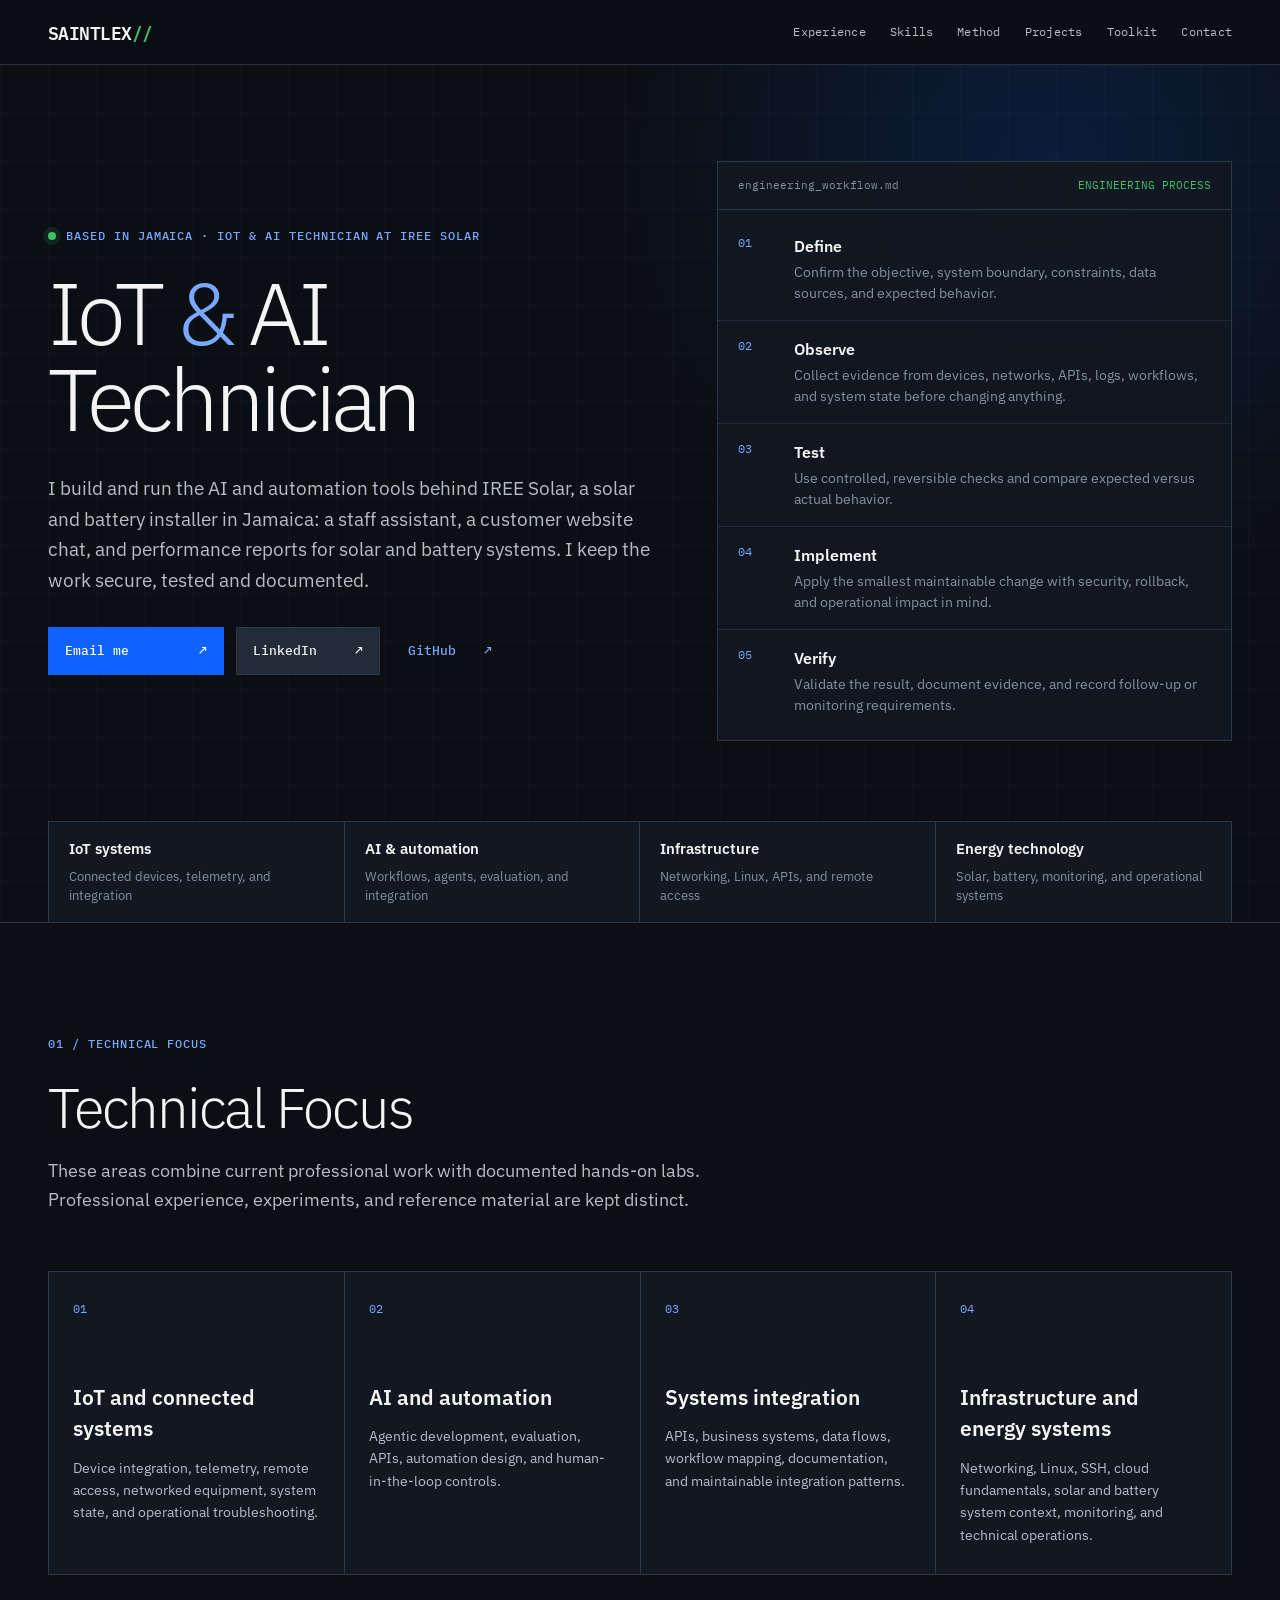
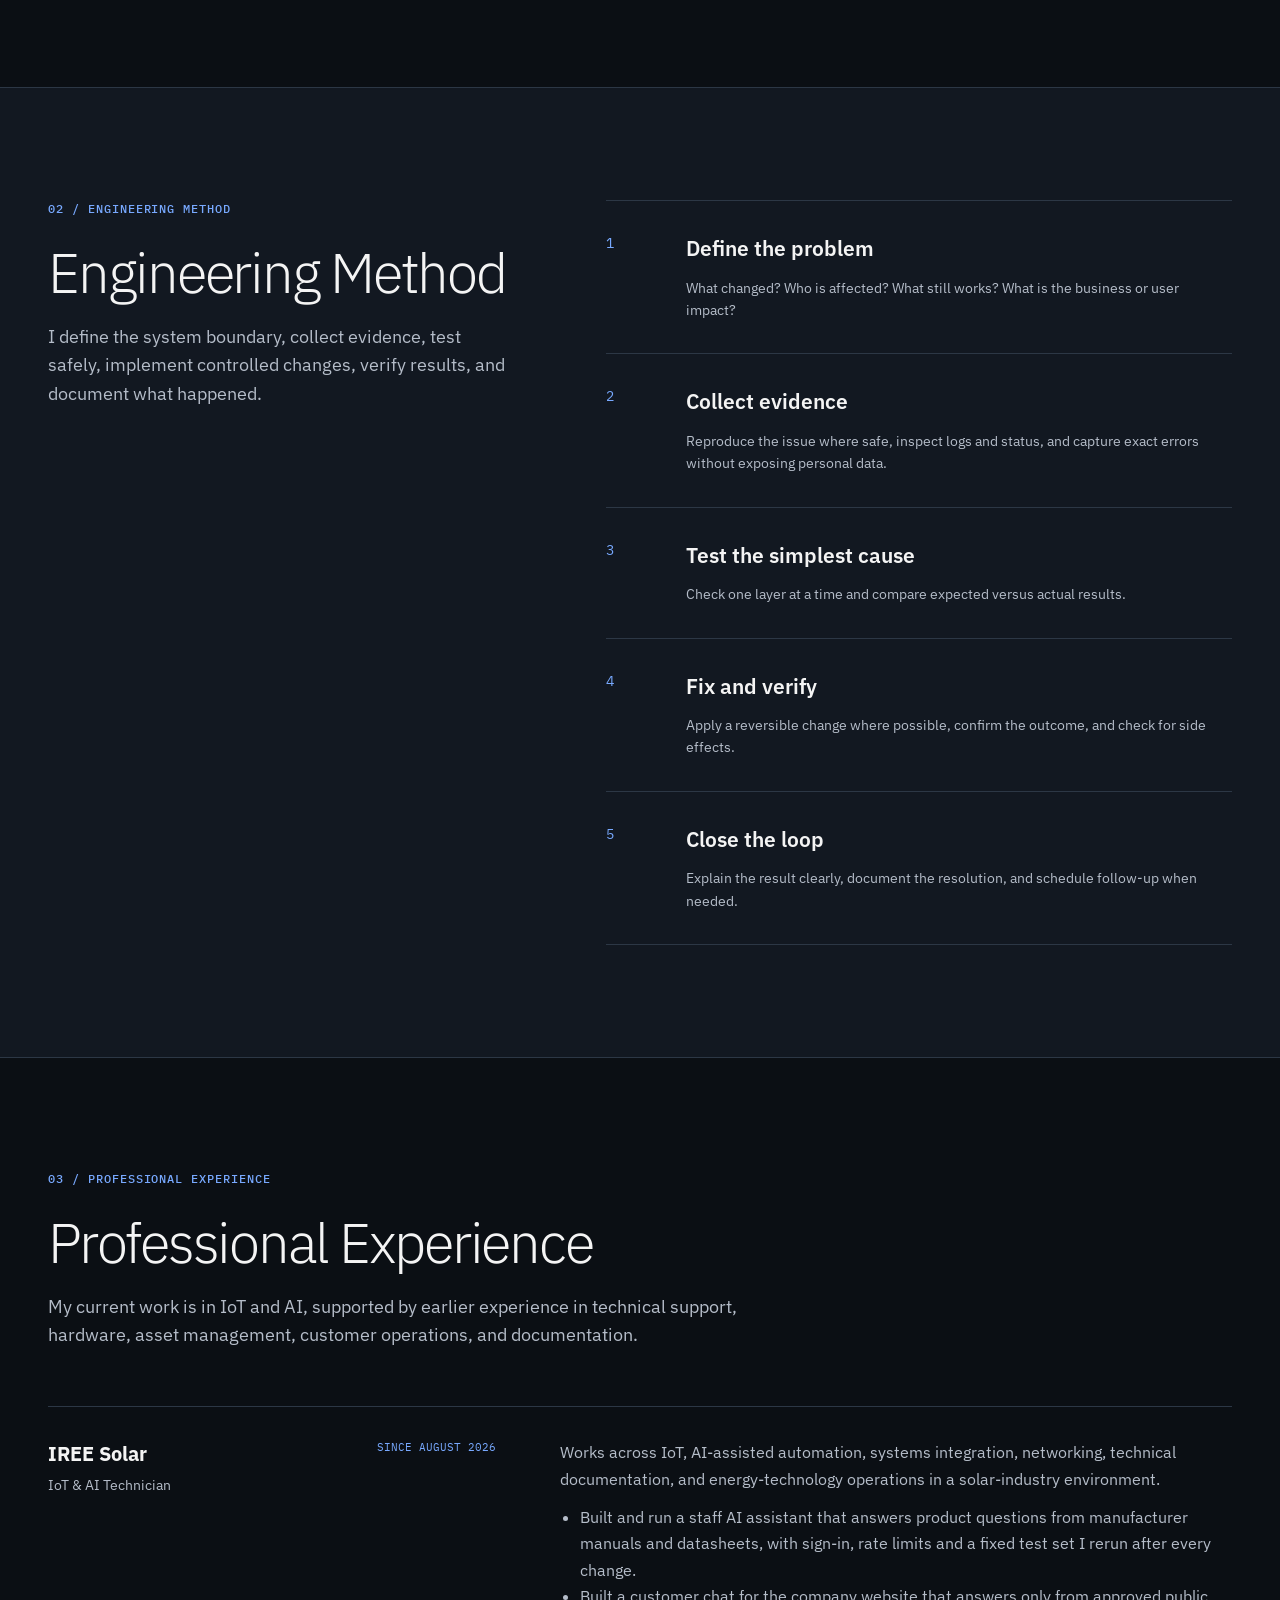
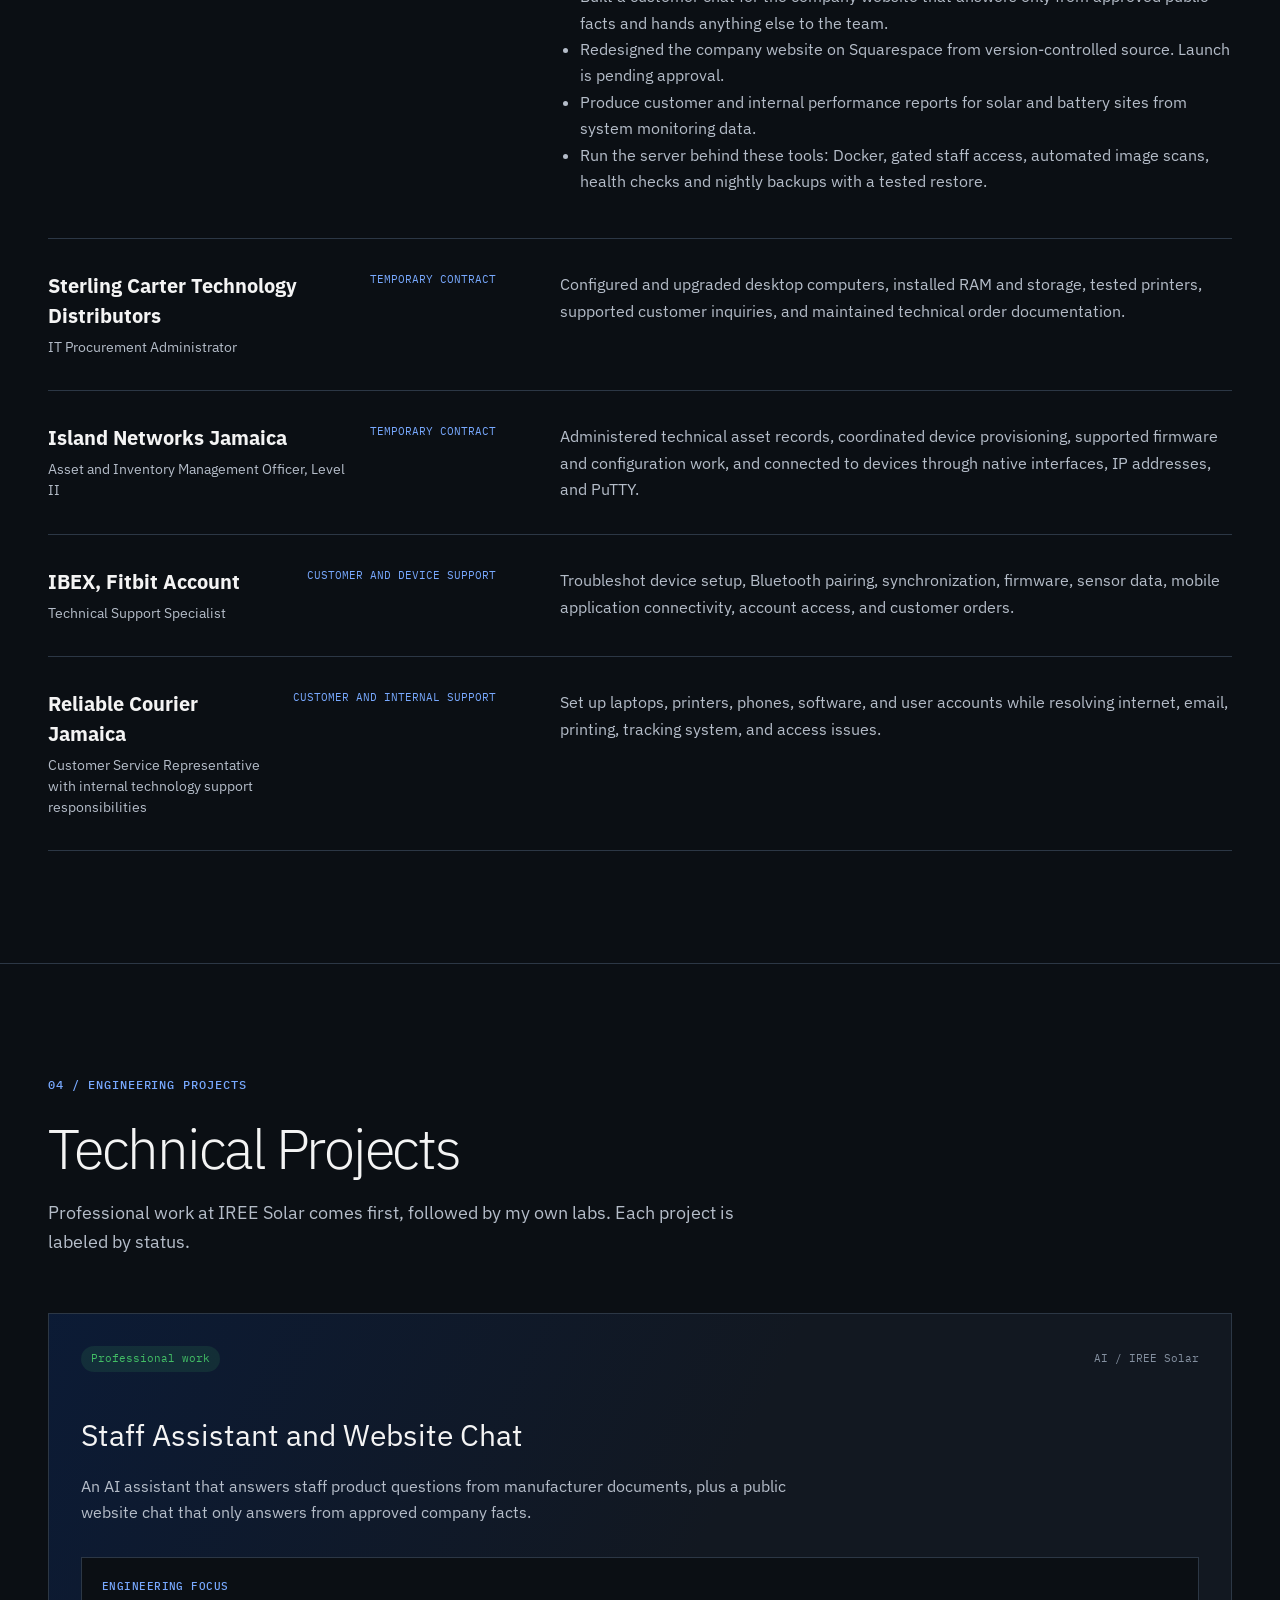
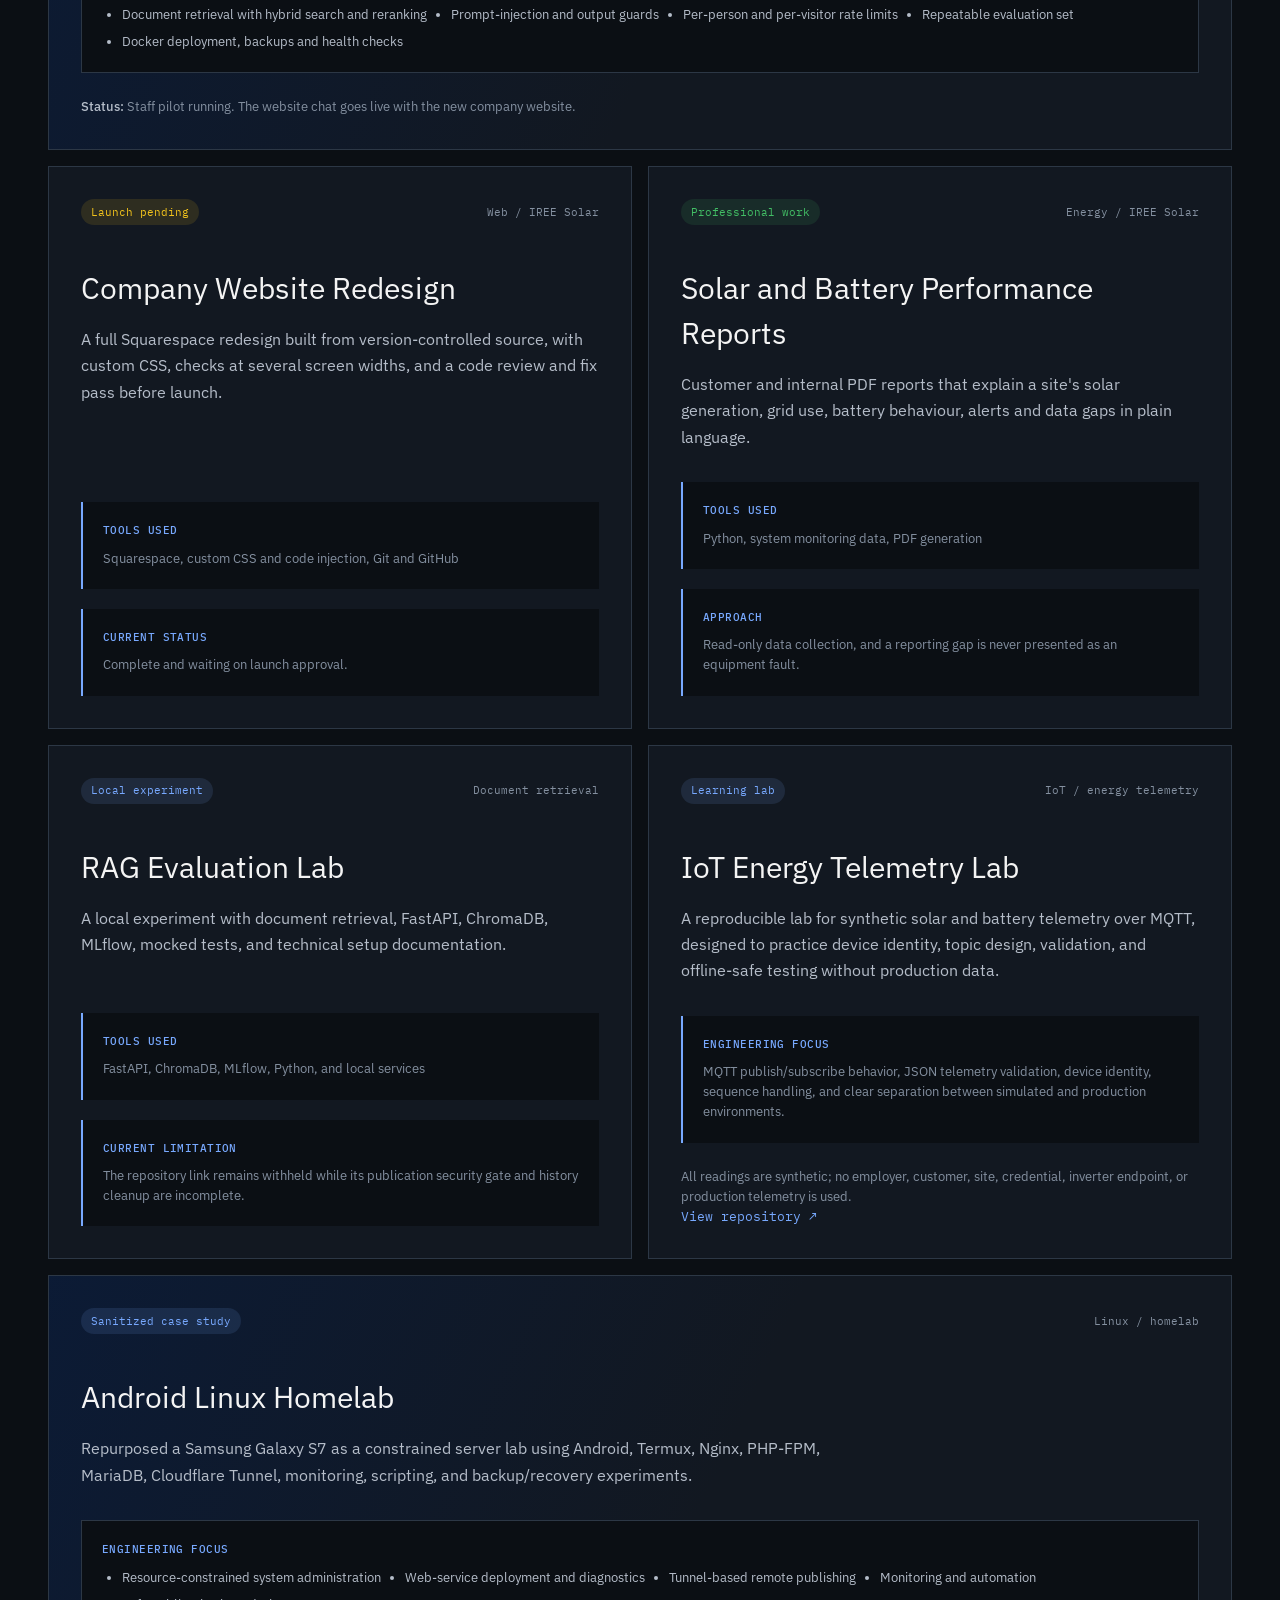
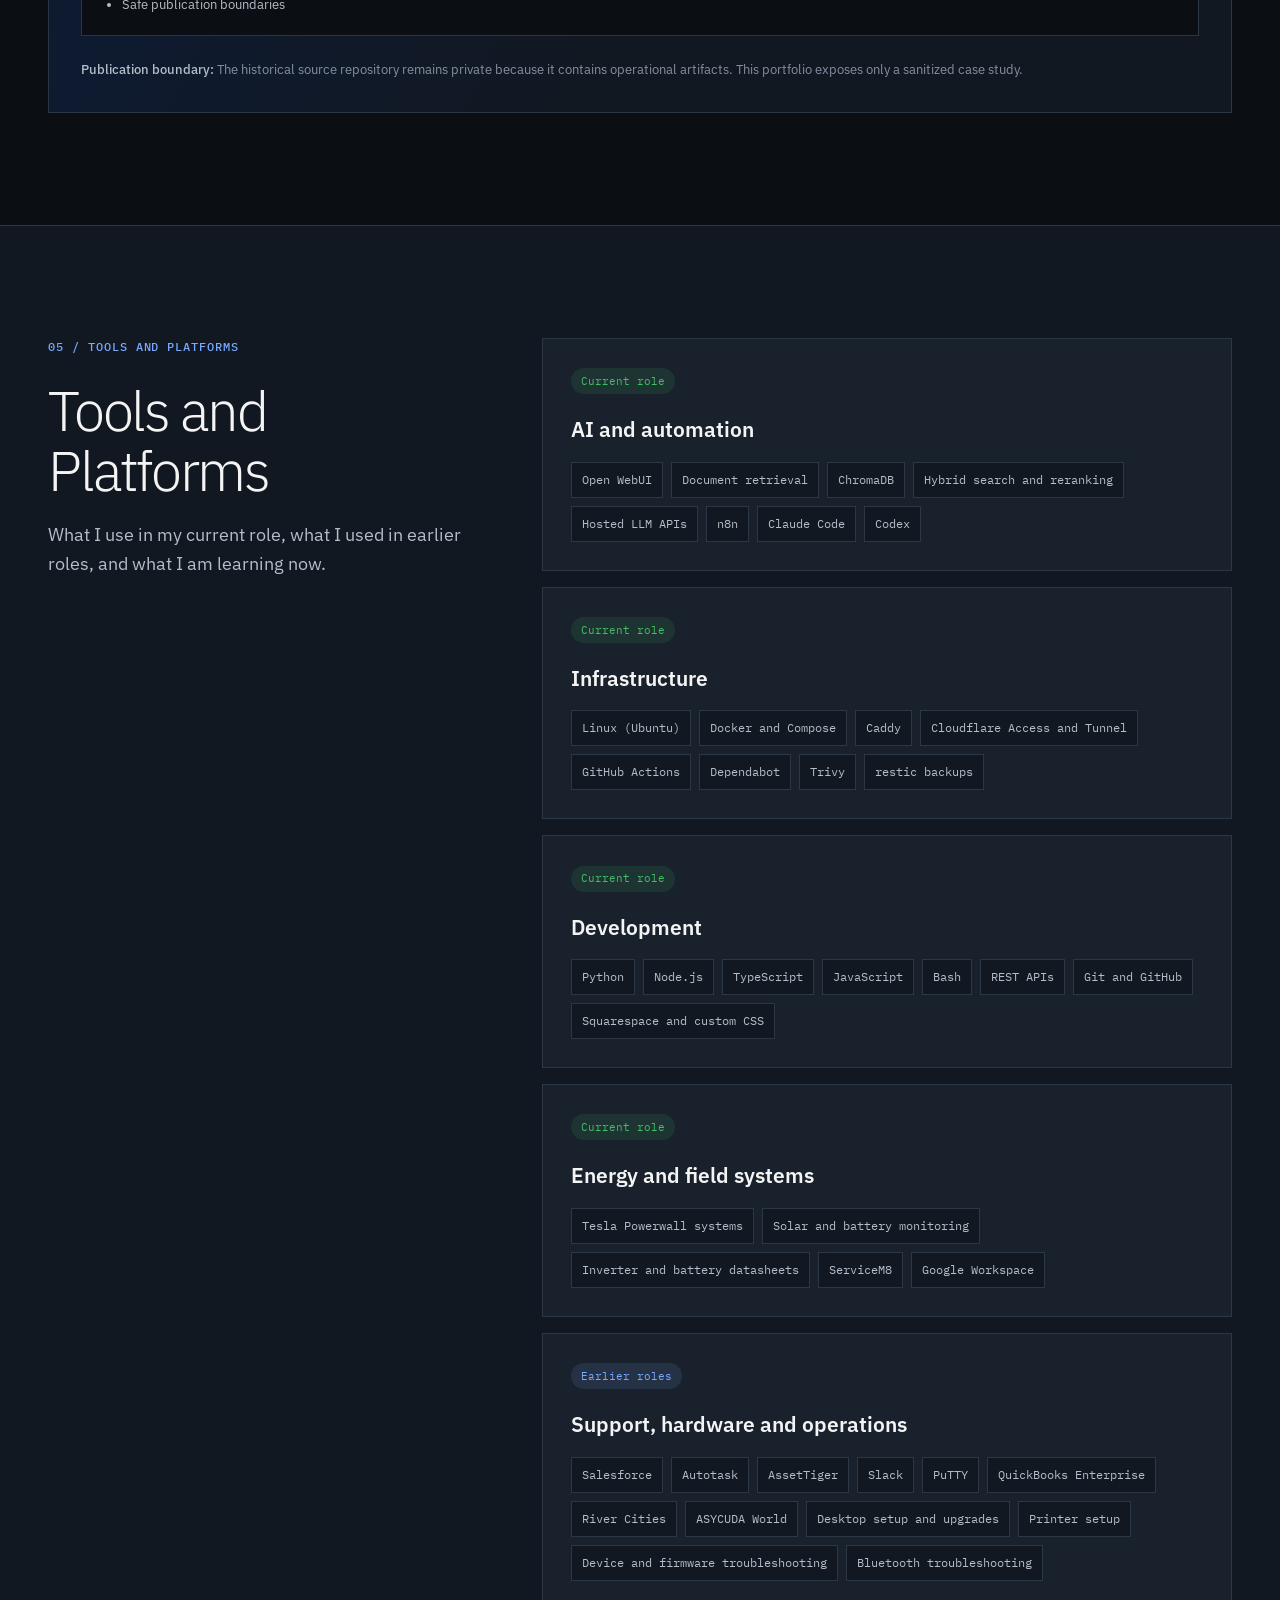
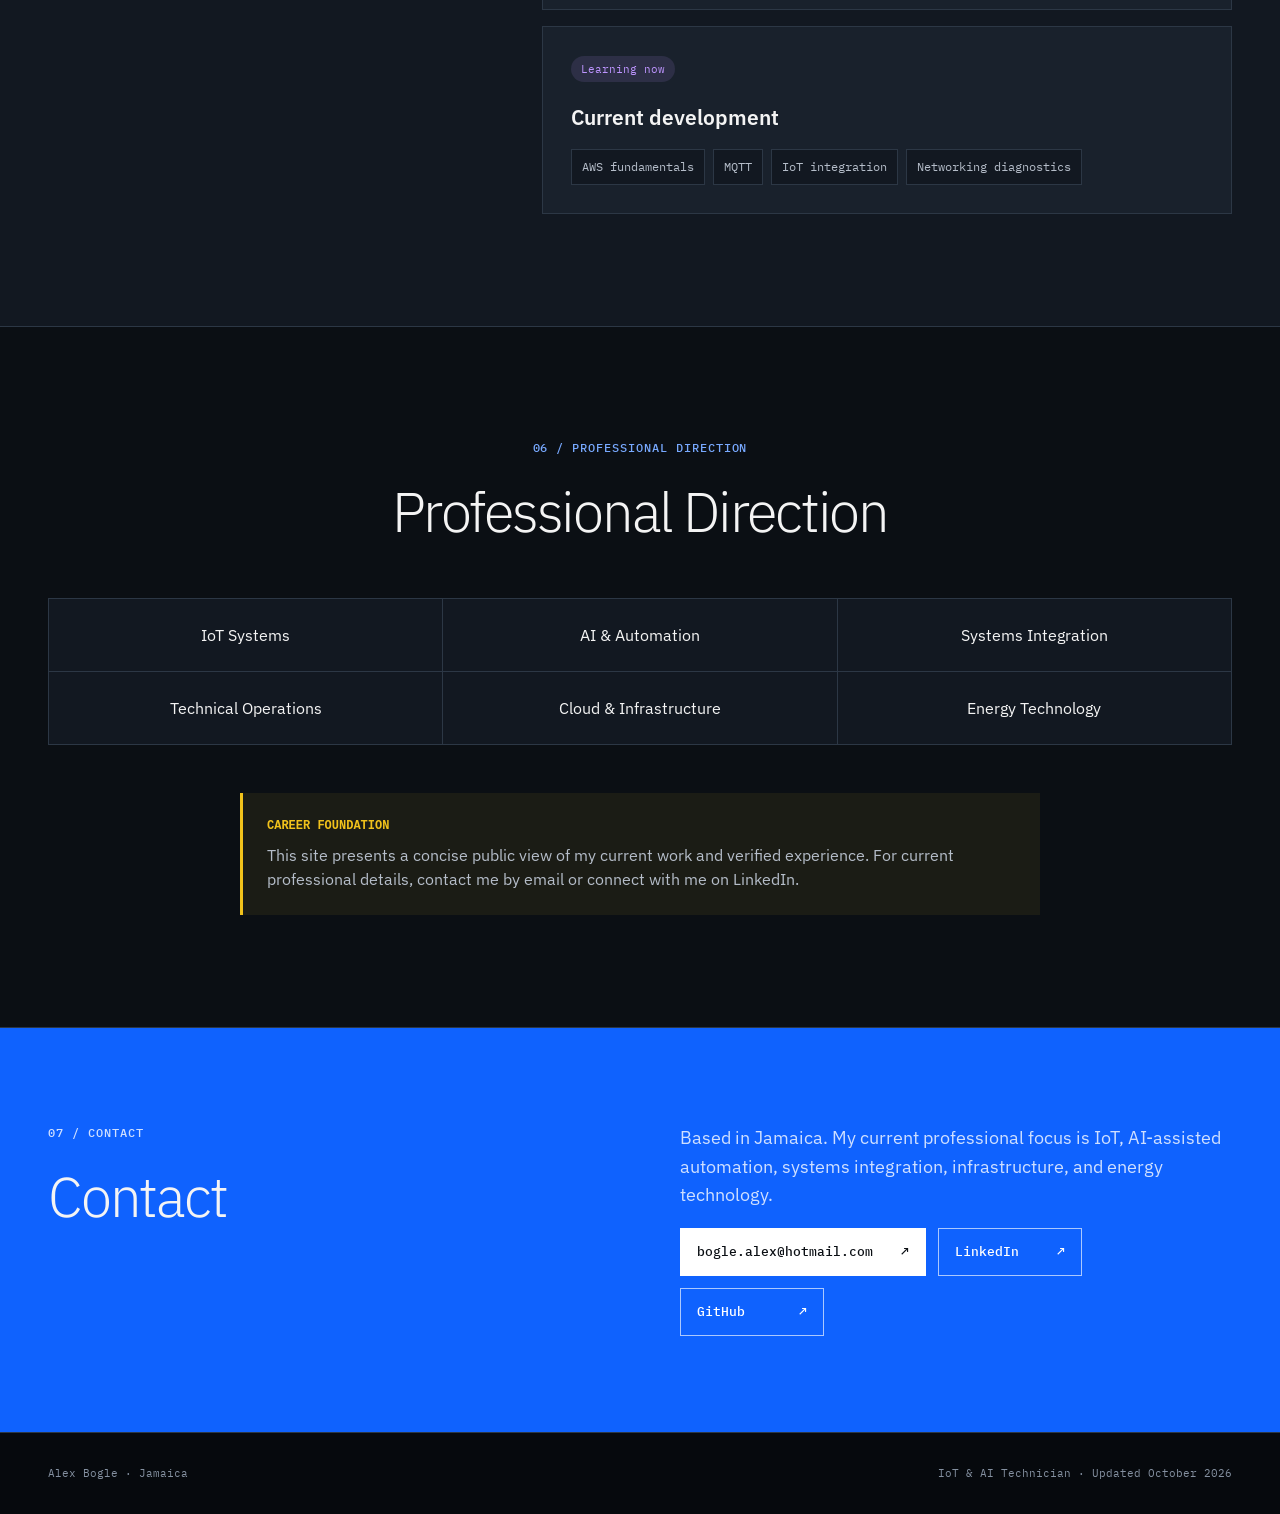
==== commit 9dc33e1a: "content: reorganise tools around current role, earlier roles and learning Co-Authored-By: Claude Opu" ====
--- a/index.html
+++ b/index.html
@@ -4,12 +4,12 @@
   <meta charset="utf-8">
   <meta name="viewport" content="width=device-width, initial-scale=1">
   <title>Alex Bogle | IoT &amp; AI Technician</title>
-  <meta name="description" content="Alex Bogle is an IoT &amp; AI Technician based in Jamaica, working across connected systems, AI-assisted automation, networking, systems integration, technical operations, and energy technology.">
+  <meta name="description" content="Alex Bogle is an IoT &amp; AI Technician at IREE Solar in Jamaica, building AI assistants, automation, and reporting for solar and battery systems.">
   <meta name="theme-color" content="#0b0f14">
   <link rel="canonical" href="https://saintlex.sbs/">
   <meta property="og:type" content="profile">
   <meta property="og:title" content="Alex Bogle | IoT &amp; AI Technician">
-  <meta property="og:description" content="IoT, AI-assisted automation, systems integration, networking, technical operations, and energy technology.">
+  <meta property="og:description" content="IoT &amp; AI Technician at IREE Solar in Jamaica: AI assistants, automation, and solar and battery systems.">
   <meta property="og:url" content="https://saintlex.sbs/">
   <meta property="og:image" content="https://saintlex.sbs/social-preview.png">
   <meta property="og:image:width" content="1200">
@@ -17,7 +17,7 @@
   <meta property="og:image:alt" content="Alex Bogle, IoT and AI Technician">
   <meta name="twitter:card" content="summary_large_image">
   <meta name="twitter:title" content="Alex Bogle | IoT &amp; AI Technician">
-  <meta name="twitter:description" content="IoT, AI-assisted automation, systems integration, networking, technical operations, and energy technology.">
+  <meta name="twitter:description" content="IoT &amp; AI Technician at IREE Solar in Jamaica: AI assistants, automation, and solar and battery systems.">
   <meta name="twitter:image" content="https://saintlex.sbs/social-preview.png">
   <meta name="twitter:image:alt" content="Alex Bogle, IoT and AI Technician">
   <link rel="icon" href="favicon.svg" type="image/svg+xml">
@@ -325,50 +325,50 @@
         <div class="section-heading">
           <p class="kicker">05 / TOOLS AND PLATFORMS</p>
           <h2>Tools and Platforms</h2>
-          <p>Professional-use tools are separated from the technologies I am currently studying.</p>
+          <p>What I use in my current role, what I used in earlier roles, and what I am learning now.</p>
         </div>
 
         <div class="tool-groups">
           <article>
-            <span class="depth-label current">Professional use</span>
-            <h3>Current role</h3>
-            <ul class="pill-list">
-              <li>Linux (Ubuntu)</li><li>Docker</li><li>Git and GitHub</li><li>GitHub Actions</li><li>Python</li><li>Node.js</li><li>REST APIs</li><li>Open WebUI</li><li>Document retrieval</li><li>Cloudflare Access</li><li>Squarespace</li><li>n8n</li><li>AI coding agents</li>
-            </ul>
-          </article>
-          <article>
-            <span class="depth-label current">Professional use</span>
-            <h3>Energy systems</h3>
-            <ul class="pill-list">
-              <li>Tesla Powerwall systems</li><li>ServiceM8</li><li>Solar and battery monitoring</li><li>Inverter and battery datasheets</li>
-            </ul>
-          </article>
-          <article>
-            <span class="depth-label current">Professional use</span>
-            <h3>Support and administration</h3>
-            <ul class="pill-list">
-              <li>Salesforce</li><li>Autotask</li><li>AssetTiger</li><li>Google Workspace</li><li>Slack</li><li>PuTTY</li>
-            </ul>
-          </article>
-          <article>
-            <span class="depth-label current">Professional use</span>
-            <h3>Hardware and devices</h3>
-            <ul class="pill-list">
-              <li>Desktop setup</li><li>RAM installation</li><li>Storage installation</li><li>Printer setup and testing</li><li>Consumer device troubleshooting</li><li>Firmware updates</li><li>Device configuration</li><li>Bluetooth troubleshooting</li>
-            </ul>
-          </article>
-          <article>
-            <span class="depth-label current">Professional use</span>
-            <h3>Operations systems</h3>
-            <ul class="pill-list">
-              <li>QuickBooks Enterprise</li><li>River Cities</li><li>ASYCUDA World</li><li>Google Sheets</li>
-            </ul>
-          </article>
-          <article>
-            <span class="depth-label next">Developing knowledge</span>
-            <h3>Current engineering development</h3>
-            <ul class="pill-list">
-              <li>Linux</li><li>Networking diagnostics</li><li>Bash</li><li>AWS fundamentals</li><li>IoT integration</li><li>MQTT</li>
+            <span class="depth-label current">Current role</span>
+            <h3>AI and automation</h3>
+            <ul class="pill-list">
+              <li>Open WebUI</li><li>Document retrieval</li><li>ChromaDB</li><li>Hybrid search and reranking</li><li>Hosted LLM APIs</li><li>n8n</li><li>Claude Code</li><li>Codex</li>
+            </ul>
+          </article>
+          <article>
+            <span class="depth-label current">Current role</span>
+            <h3>Infrastructure</h3>
+            <ul class="pill-list">
+              <li>Linux (Ubuntu)</li><li>Docker and Compose</li><li>Caddy</li><li>Cloudflare Access and Tunnel</li><li>GitHub Actions</li><li>Dependabot</li><li>Trivy</li><li>restic backups</li>
+            </ul>
+          </article>
+          <article>
+            <span class="depth-label current">Current role</span>
+            <h3>Development</h3>
+            <ul class="pill-list">
+              <li>Python</li><li>Node.js</li><li>TypeScript</li><li>JavaScript</li><li>Bash</li><li>REST APIs</li><li>Git and GitHub</li><li>Squarespace and custom CSS</li>
+            </ul>
+          </article>
+          <article>
+            <span class="depth-label current">Current role</span>
+            <h3>Energy and field systems</h3>
+            <ul class="pill-list">
+              <li>Tesla Powerwall systems</li><li>Solar and battery monitoring</li><li>Inverter and battery datasheets</li><li>ServiceM8</li><li>Google Workspace</li>
+            </ul>
+          </article>
+          <article>
+            <span class="depth-label foundation">Earlier roles</span>
+            <h3>Support, hardware and operations</h3>
+            <ul class="pill-list">
+              <li>Salesforce</li><li>Autotask</li><li>AssetTiger</li><li>Slack</li><li>PuTTY</li><li>QuickBooks Enterprise</li><li>River Cities</li><li>ASYCUDA World</li><li>Desktop setup and upgrades</li><li>Printer setup</li><li>Device and firmware troubleshooting</li><li>Bluetooth troubleshooting</li>
+            </ul>
+          </article>
+          <article>
+            <span class="depth-label next">Learning now</span>
+            <h3>Current development</h3>
+            <ul class="pill-list">
+              <li>AWS fundamentals</li><li>MQTT</li><li>IoT integration</li><li>Networking diagnostics</li>
             </ul>
           </article>
         </div>
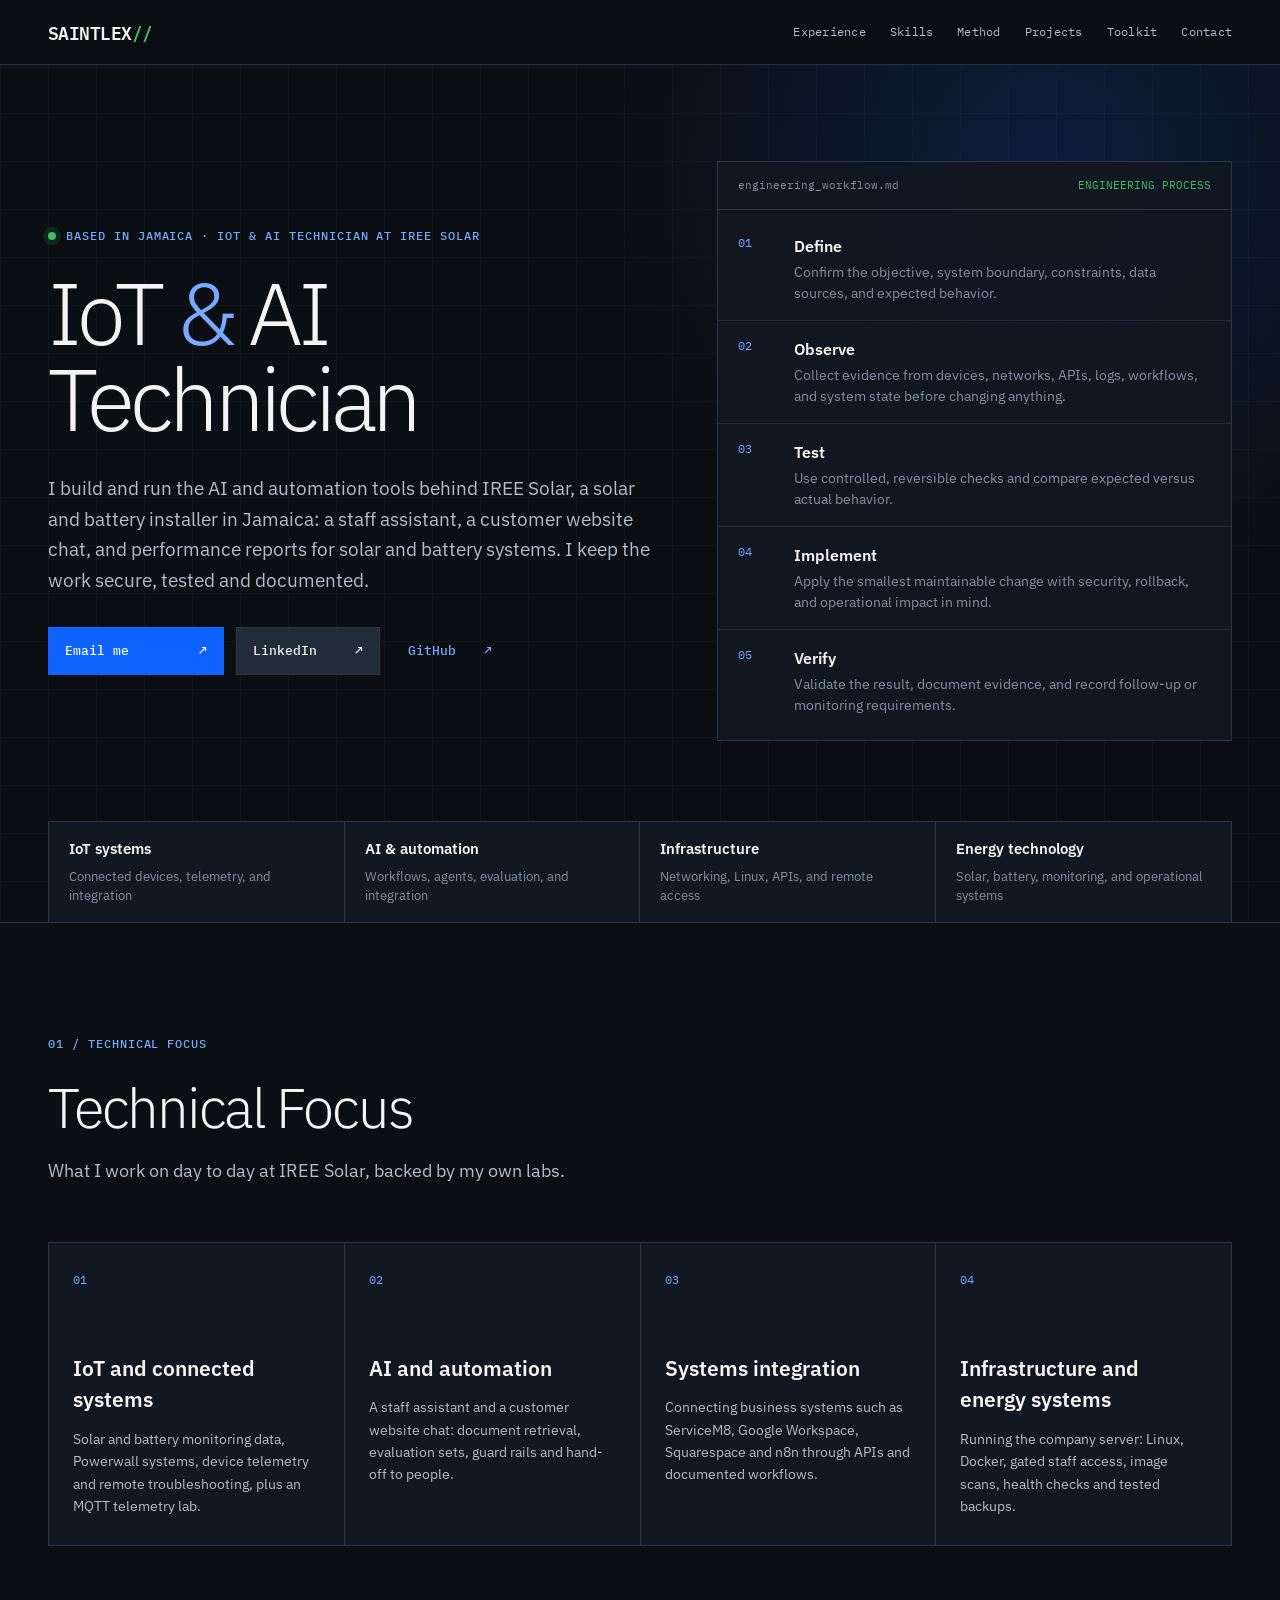
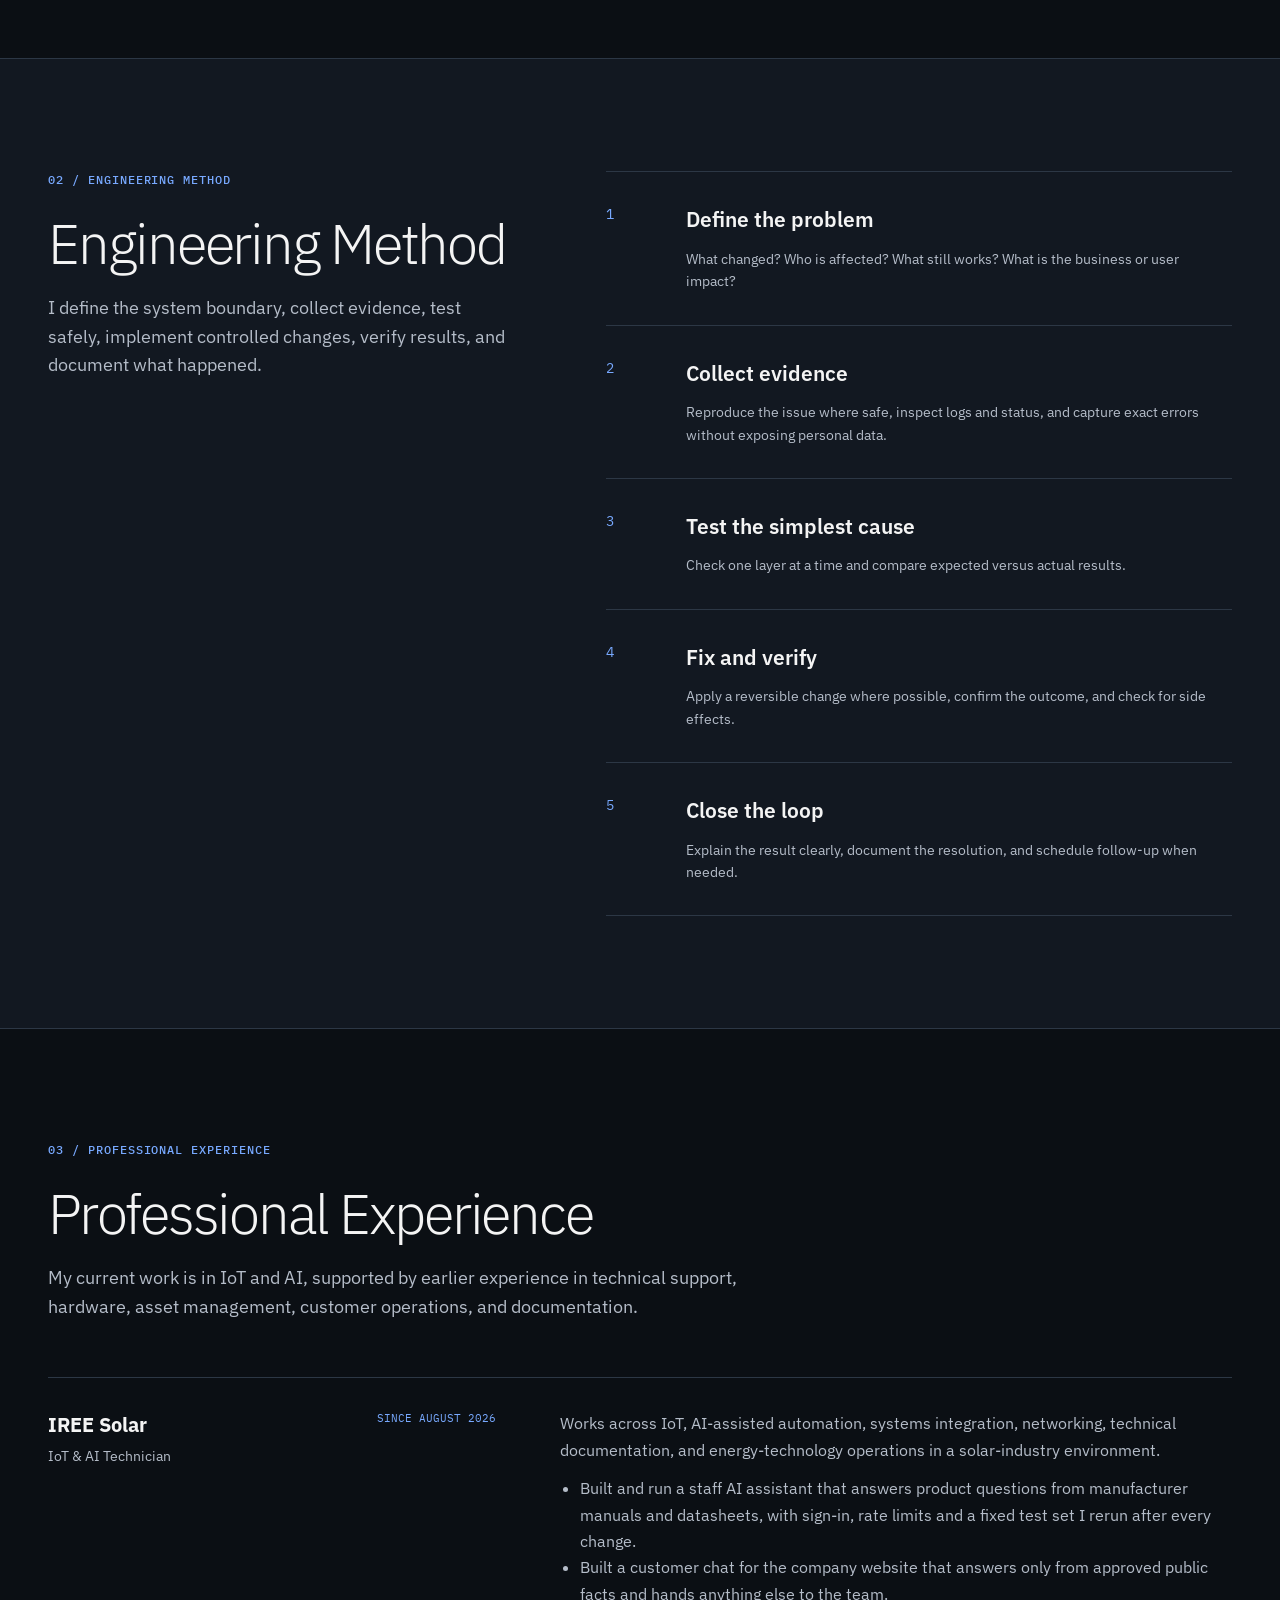
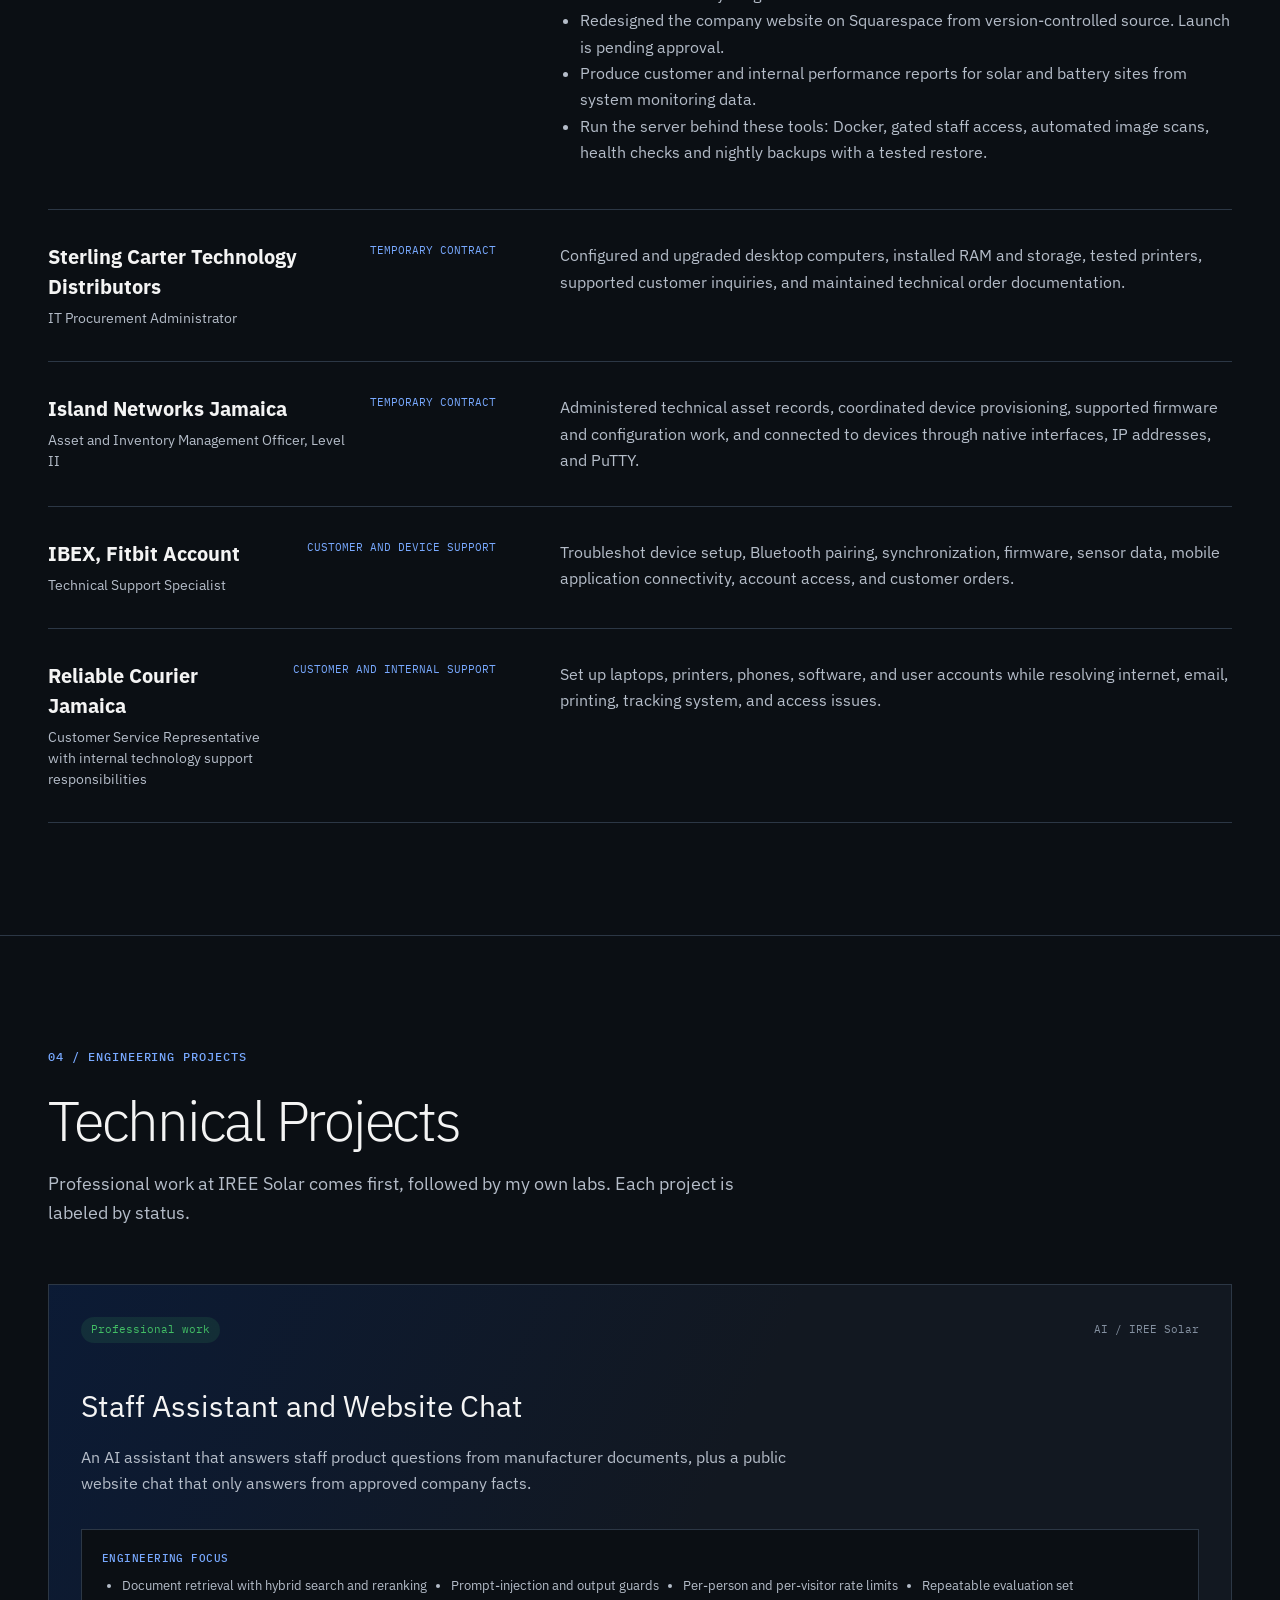
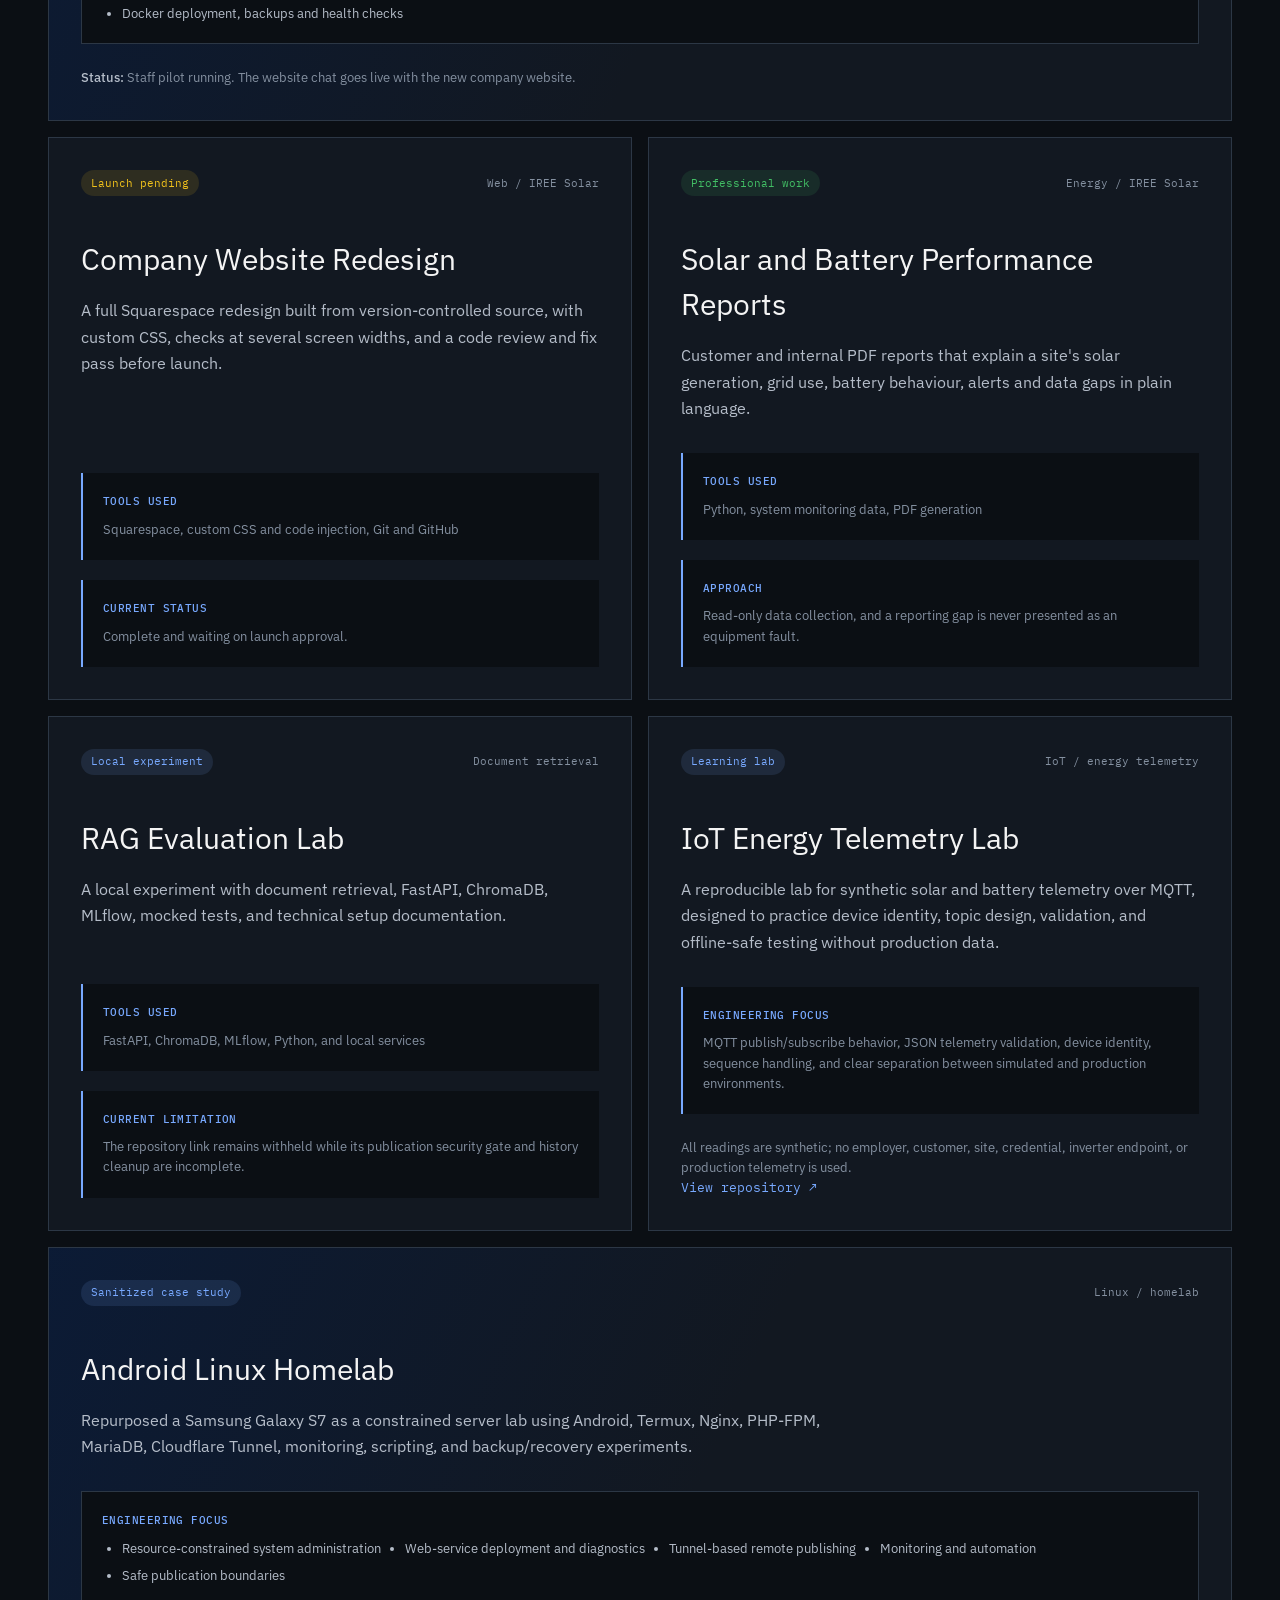
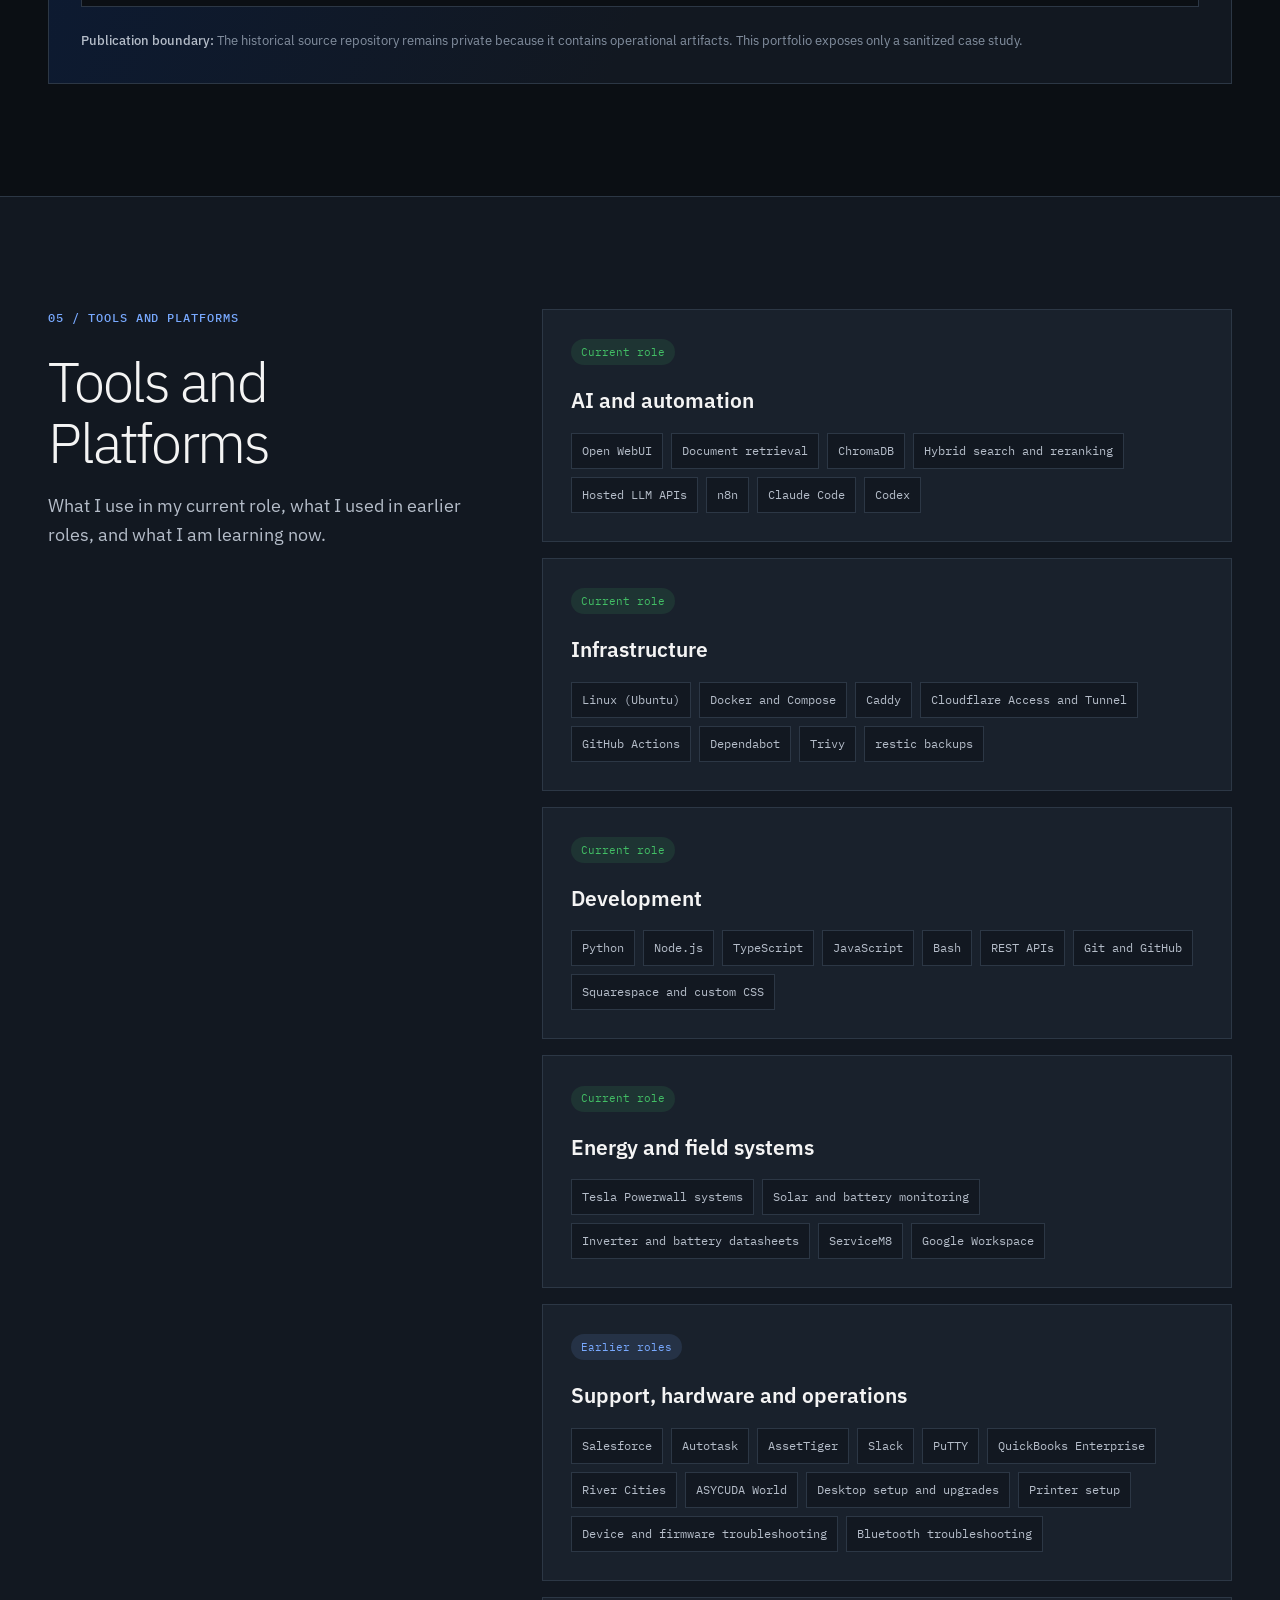
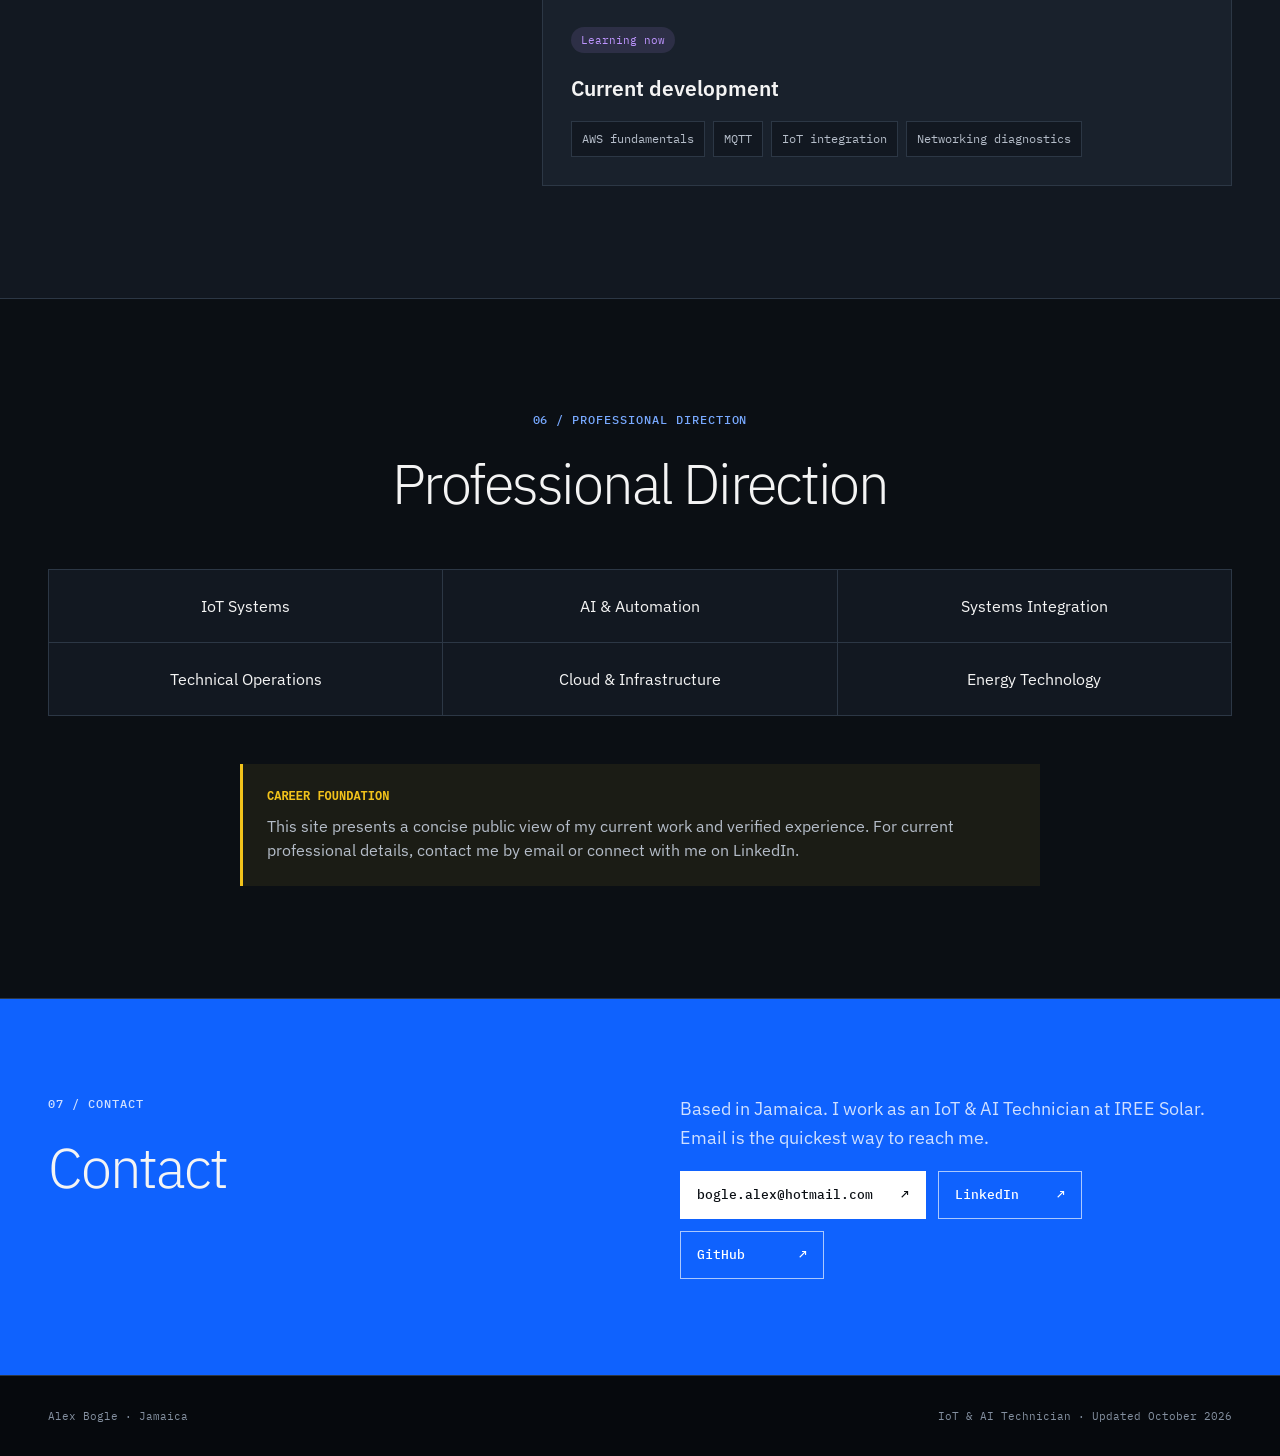
==== commit 908c403f: "content: make focus areas and contact line reflect current work Co-Authored-By: Claude Opus 5.5 <nor" ====
--- a/index.html
+++ b/index.html
@@ -111,29 +111,29 @@
         <div class="section-heading">
           <p class="kicker">01 / TECHNICAL FOCUS</p>
           <h2>Technical Focus</h2>
-          <p>These areas combine current professional work with documented hands-on labs. Professional experience, experiments, and reference material are kept distinct.</p>
+          <p>What I work on day to day at IREE Solar, backed by my own labs.</p>
         </div>
 
         <div class="card-grid four">
           <article class="support-card">
             <p class="card-index">01</p>
             <h3>IoT and connected systems</h3>
-            <p>Device integration, telemetry, remote access, networked equipment, system state, and operational troubleshooting.</p>
+            <p>Solar and battery monitoring data, Powerwall systems, device telemetry and remote troubleshooting, plus an MQTT telemetry lab.</p>
           </article>
           <article class="support-card">
             <p class="card-index">02</p>
             <h3>AI and automation</h3>
-            <p>Agentic development, evaluation, APIs, automation design, and human-in-the-loop controls.</p>
+            <p>A staff assistant and a customer website chat: document retrieval, evaluation sets, guard rails and hand-off to people.</p>
           </article>
           <article class="support-card">
             <p class="card-index">03</p>
             <h3>Systems integration</h3>
-            <p>APIs, business systems, data flows, workflow mapping, documentation, and maintainable integration patterns.</p>
+            <p>Connecting business systems such as ServiceM8, Google Workspace, Squarespace and n8n through APIs and documented workflows.</p>
           </article>
           <article class="support-card">
             <p class="card-index">04</p>
             <h3>Infrastructure and energy systems</h3>
-            <p>Networking, Linux, SSH, cloud fundamentals, solar and battery system context, monitoring, and technical operations.</p>
+            <p>Running the company server: Linux, Docker, gated staff access, image scans, health checks and tested backups.</p>
           </article>
         </div>
       </div>
@@ -403,7 +403,7 @@
           <h2>Contact</h2>
         </div>
         <div class="contact-copy">
-          <p>Based in Jamaica. My current professional focus is IoT, AI-assisted automation, systems integration, infrastructure, and energy technology.</p>
+          <p>Based in Jamaica. I work as an IoT &amp; AI Technician at IREE Solar. Email is the quickest way to reach me.</p>
           <div class="actions">
             <a class="button primary" href="mailto:bogle.alex@hotmail.com">bogle.alex@hotmail.com <span aria-hidden="true">↗</span></a>
             <a class="button secondary" href="https://www.linkedin.com/in/alex-bogle/" target="_blank" rel="noopener noreferrer" aria-label="LinkedIn profile (opens in a new tab)">LinkedIn <span aria-hidden="true">↗</span></a>
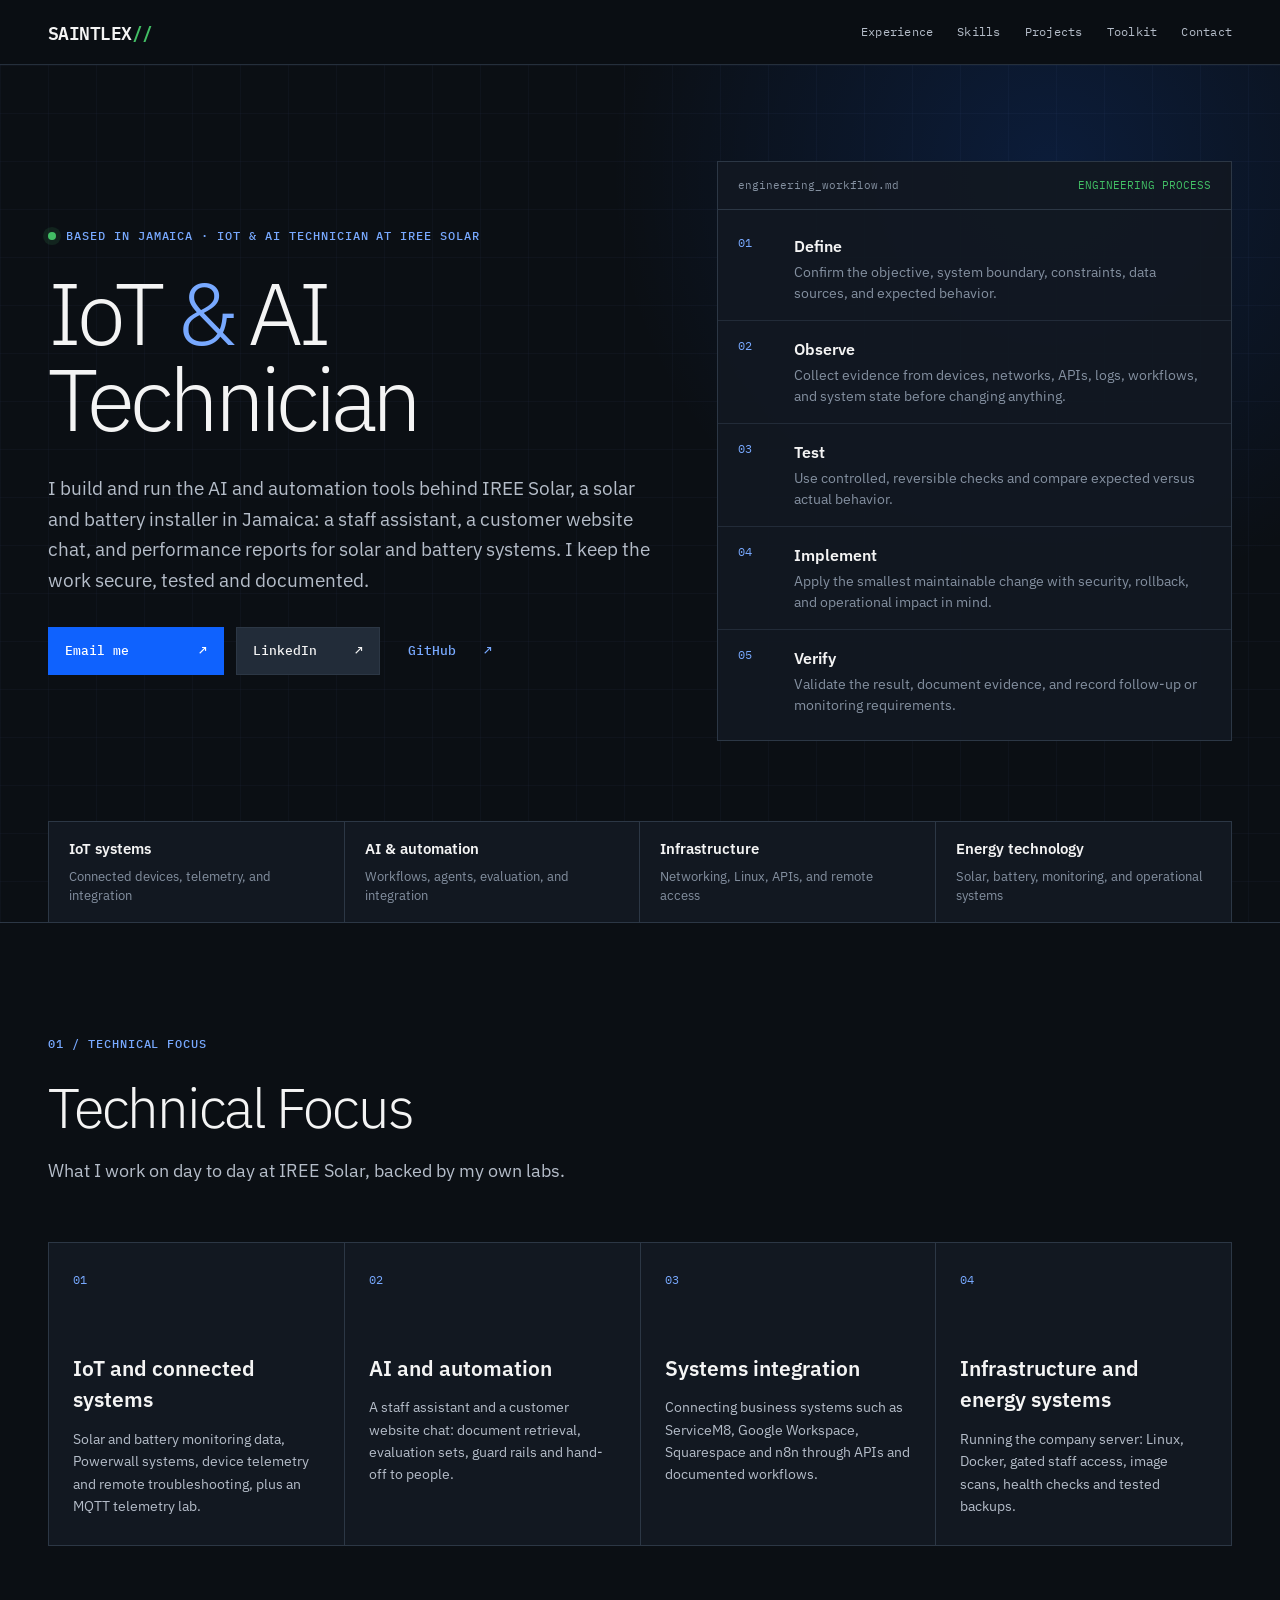
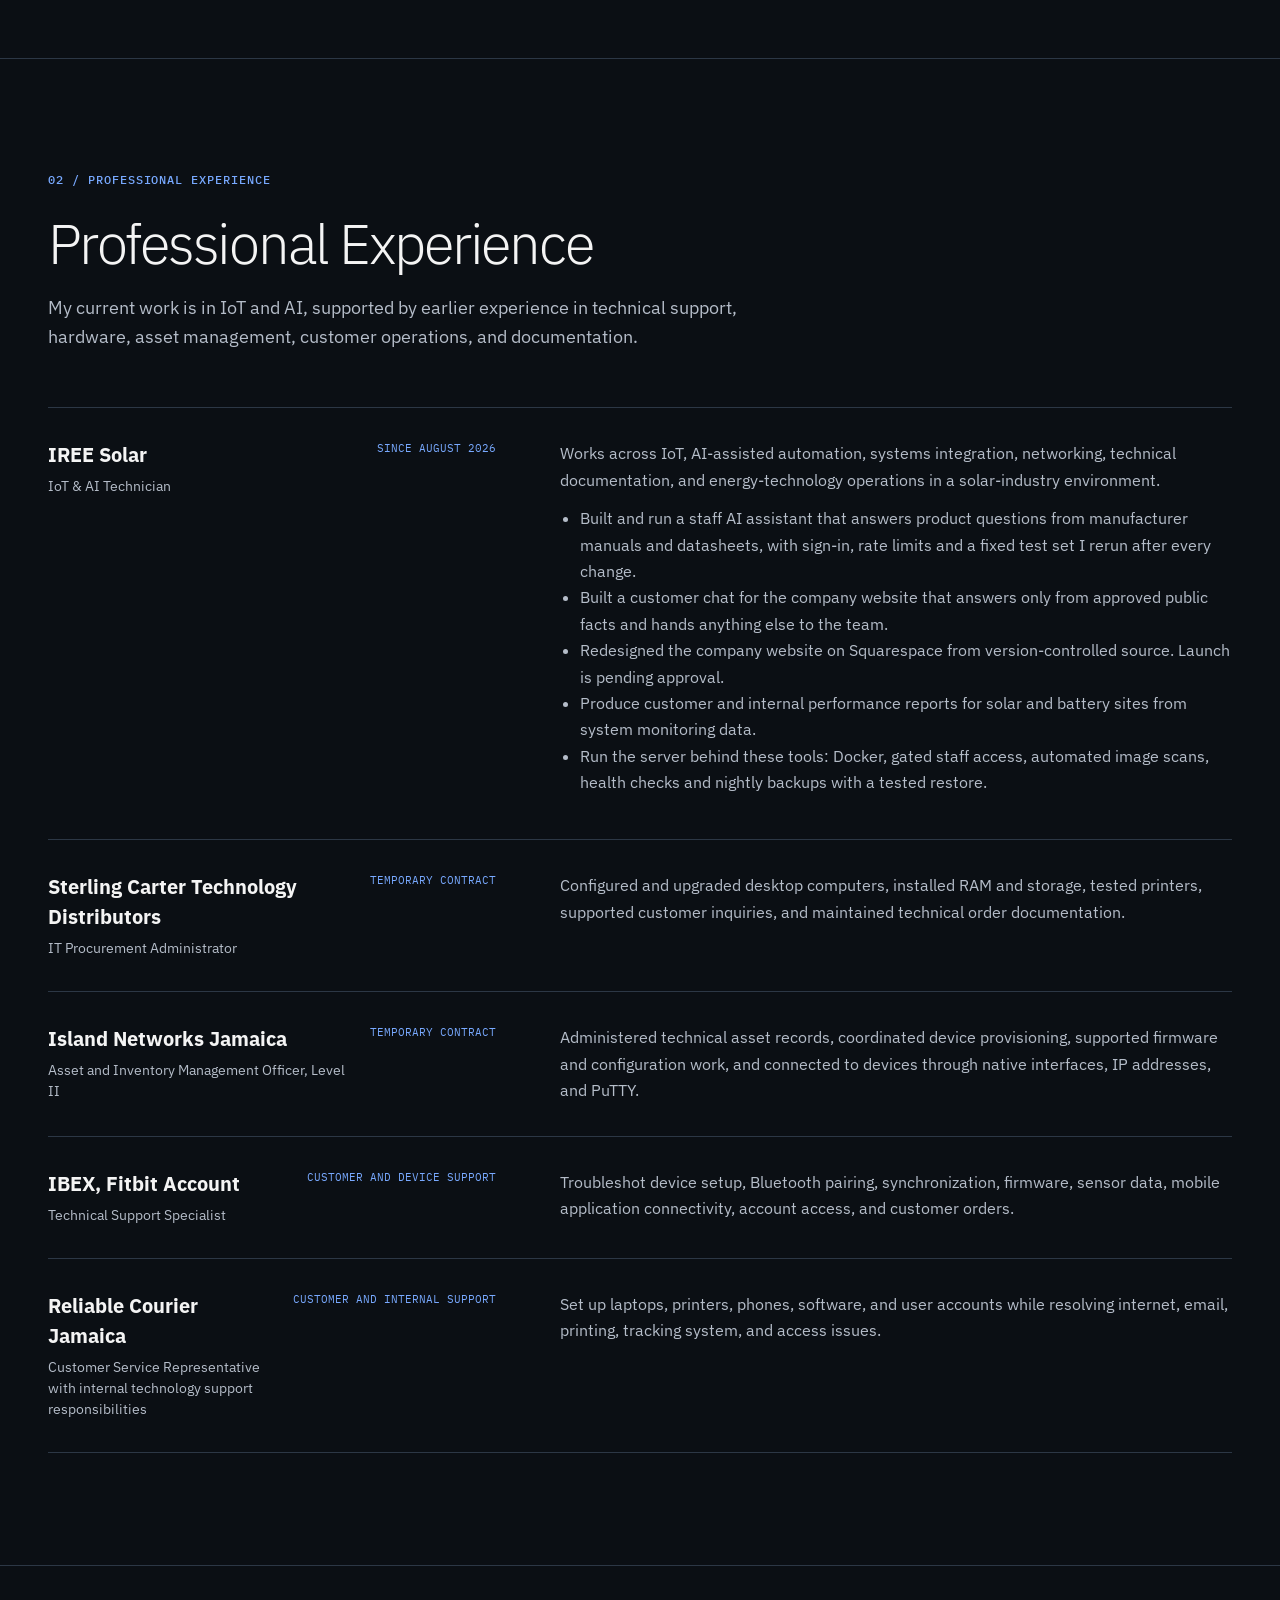
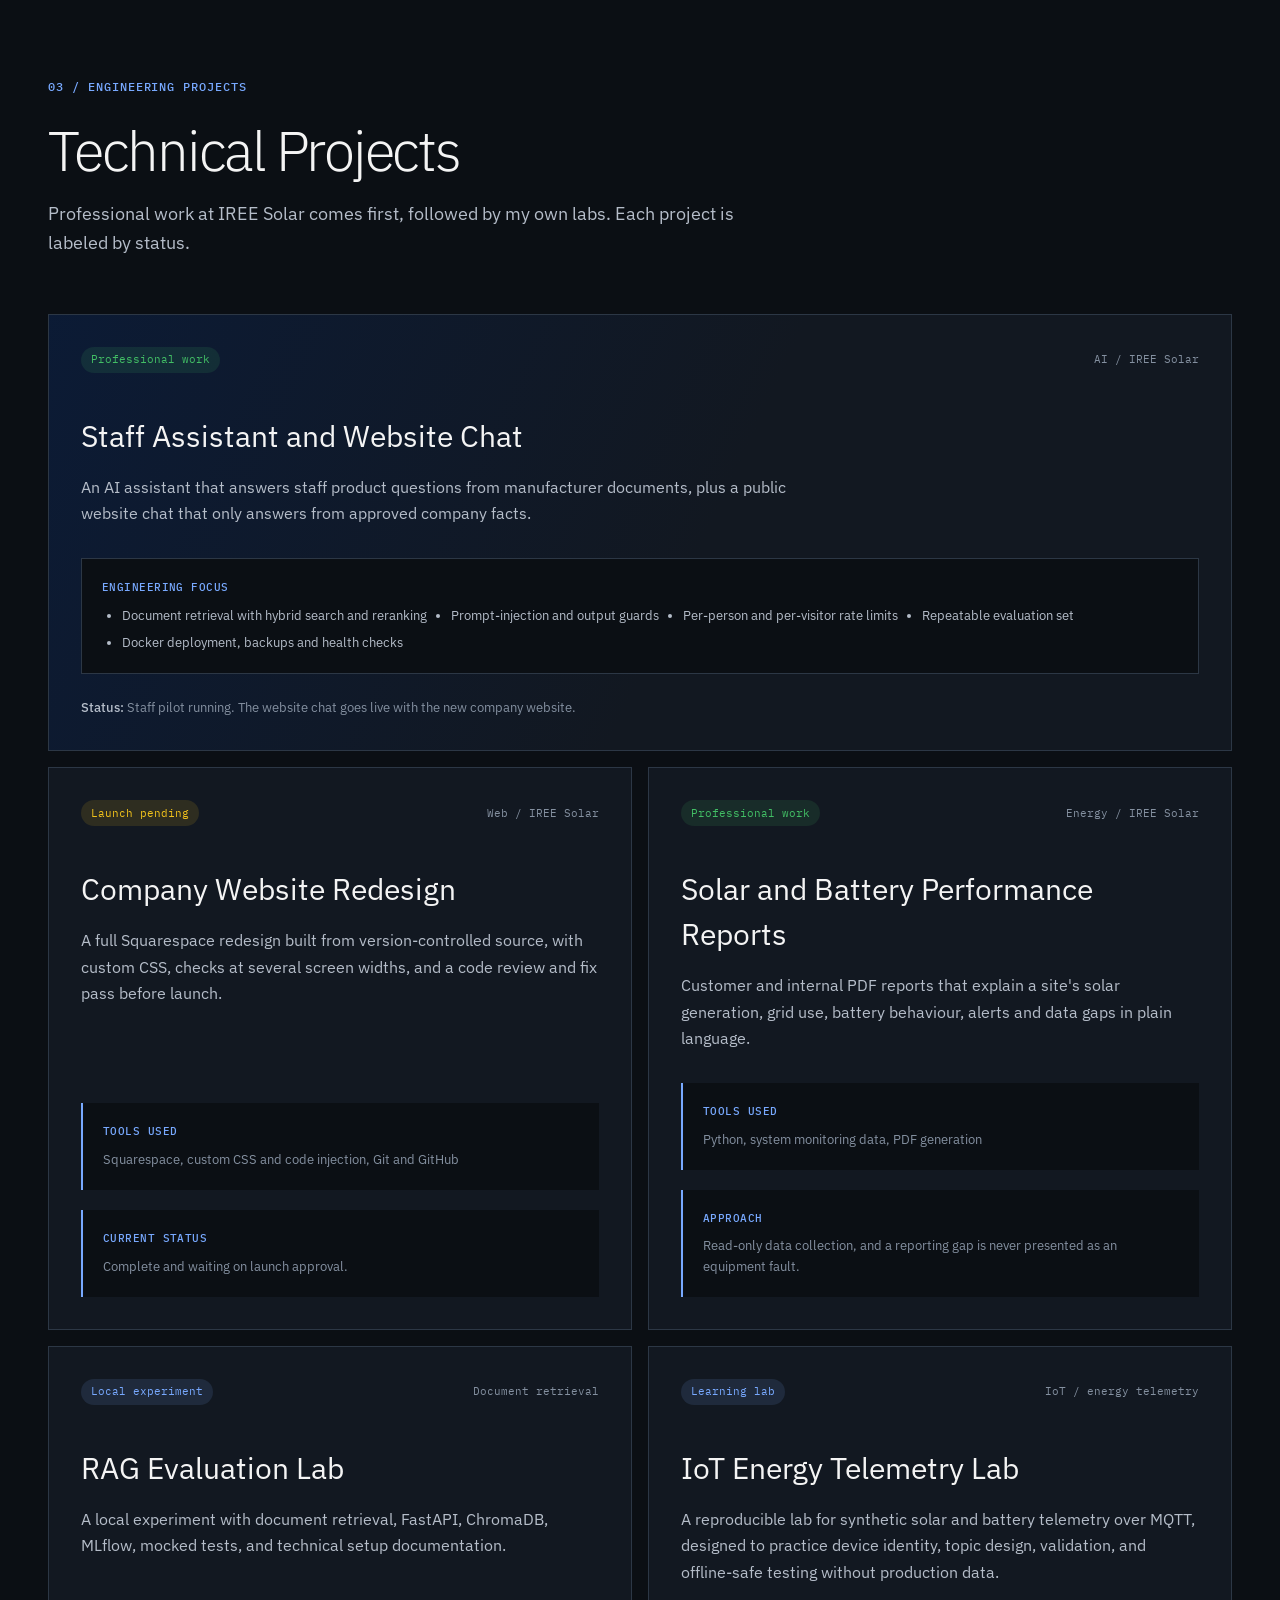
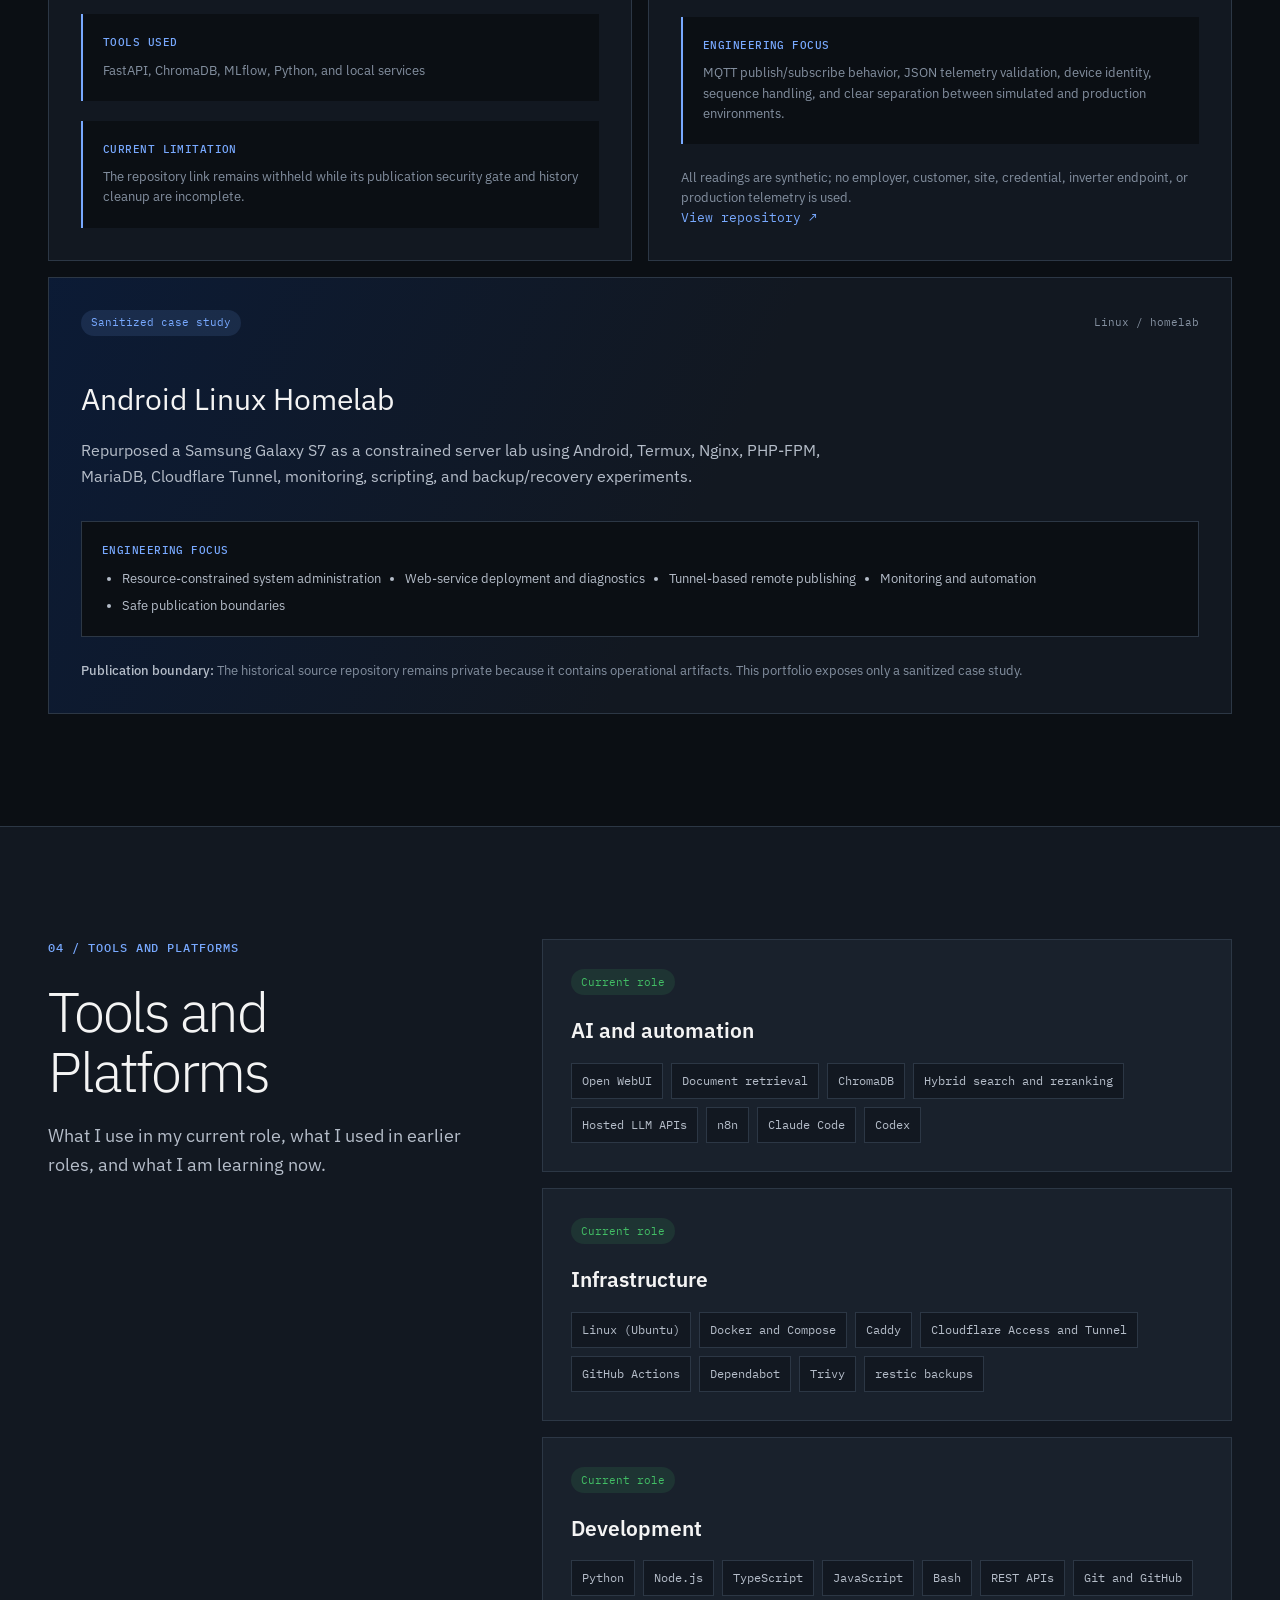
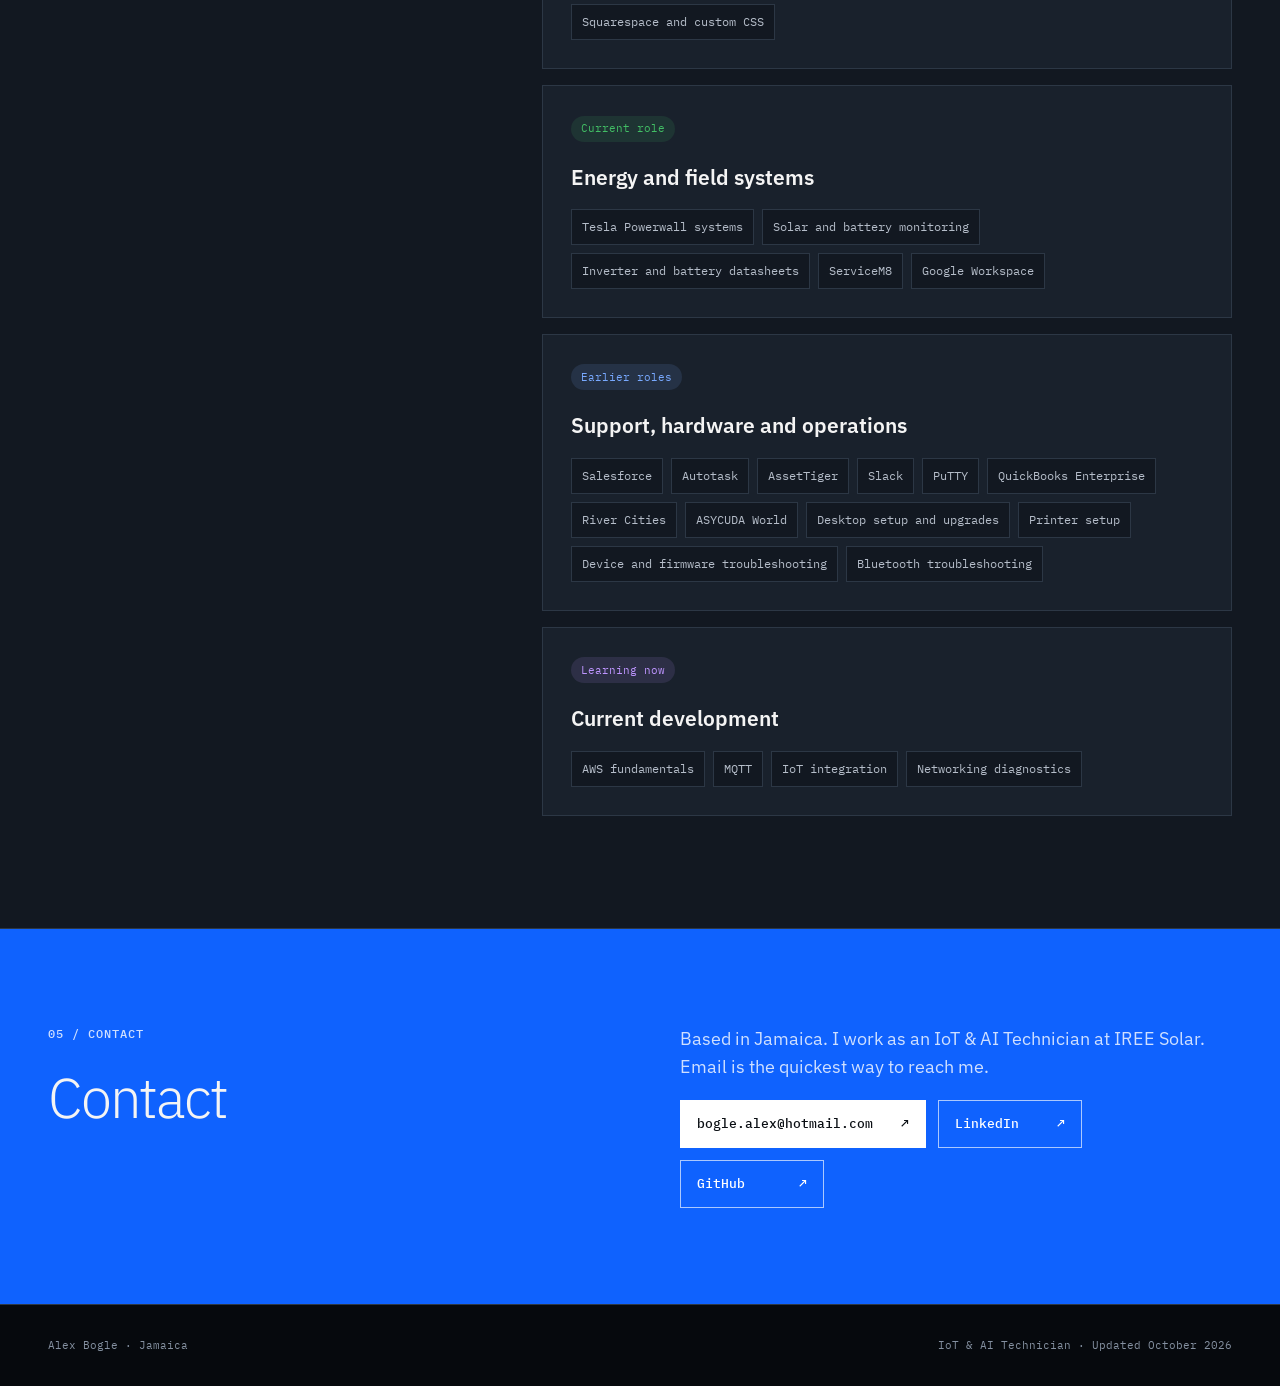
==== commit e87afade: "content: remove duplicate method and Professional Direction sections Renumber remaining sections and" ====
--- a/index.html
+++ b/index.html
@@ -61,7 +61,6 @@
       <nav aria-label="Primary navigation">
         <a href="#experience">Experience</a>
         <a href="#support">Skills</a>
-        <a href="#method">Method</a>
         <a href="#evidence">Projects</a>
         <a href="#toolkit">Toolkit</a>
         <a href="#contact">Contact</a>
@@ -139,28 +138,10 @@
       </div>
     </section>
 
-    <section class="section alt" id="method">
-      <div class="shell split">
-        <div class="section-heading sticky-heading">
-          <p class="kicker">02 / ENGINEERING METHOD</p>
-          <h2>Engineering Method</h2>
-          <p>I define the system boundary, collect evidence, test safely, implement controlled changes, verify results, and document what happened.</p>
-        </div>
-
-        <ol class="steps">
-          <li><span>1</span><div><h3>Define the problem</h3><p>What changed? Who is affected? What still works? What is the business or user impact?</p></div></li>
-          <li><span>2</span><div><h3>Collect evidence</h3><p>Reproduce the issue where safe, inspect logs and status, and capture exact errors without exposing personal data.</p></div></li>
-          <li><span>3</span><div><h3>Test the simplest cause</h3><p>Check one layer at a time and compare expected versus actual results.</p></div></li>
-          <li><span>4</span><div><h3>Fix and verify</h3><p>Apply a reversible change where possible, confirm the outcome, and check for side effects.</p></div></li>
-          <li><span>5</span><div><h3>Close the loop</h3><p>Explain the result clearly, document the resolution, and schedule follow-up when needed.</p></div></li>
-        </ol>
-      </div>
-    </section>
-
     <section class="section experience" id="experience">
       <div class="shell">
         <div class="section-heading">
-          <p class="kicker">03 / PROFESSIONAL EXPERIENCE</p>
+          <p class="kicker">02 / PROFESSIONAL EXPERIENCE</p>
           <h2>Professional Experience</h2>
           <p>My current work is in IoT and AI, supported by earlier experience in technical support, hardware, asset management, customer operations, and documentation.</p>
         </div>
@@ -236,7 +217,7 @@
     <section class="section" id="evidence">
       <div class="shell">
         <div class="section-heading">
-          <p class="kicker">04 / ENGINEERING PROJECTS</p>
+          <p class="kicker">03 / ENGINEERING PROJECTS</p>
           <h2>Technical Projects</h2>
           <p>Professional work at IREE Solar comes first, followed by my own labs. Each project is labeled by status.</p>
         </div>
@@ -323,7 +304,7 @@
     <section class="section alt" id="toolkit">
       <div class="shell toolkit-grid">
         <div class="section-heading">
-          <p class="kicker">05 / TOOLS AND PLATFORMS</p>
+          <p class="kicker">04 / TOOLS AND PLATFORMS</p>
           <h2>Tools and Platforms</h2>
           <p>What I use in my current role, what I used in earlier roles, and what I am learning now.</p>
         </div>
@@ -371,27 +352,6 @@
               <li>AWS fundamentals</li><li>MQTT</li><li>IoT integration</li><li>Networking diagnostics</li>
             </ul>
           </article>
-        </div>
-      </div>
-    </section>
-
-    <section class="section roles" id="roles">
-      <div class="shell">
-        <div class="section-heading centered">
-          <p class="kicker">06 / PROFESSIONAL DIRECTION</p>
-          <h2>Professional Direction</h2>
-        </div>
-        <ul class="role-list">
-          <li>IoT Systems</li>
-          <li>AI &amp; Automation</li>
-          <li>Systems Integration</li>
-          <li>Technical Operations</li>
-          <li>Cloud &amp; Infrastructure</li>
-          <li>Energy Technology</li>
-        </ul>
-        <div class="transparency-note">
-          <strong>Career foundation</strong>
-          <p>This site presents a concise public view of my current work and verified experience. For current professional details, contact me by email or connect with me on LinkedIn.</p>
         </div>
       </div>
     </section>
@@ -399,7 +359,7 @@
     <section class="contact" id="contact">
       <div class="shell contact-grid">
         <div>
-          <p class="kicker">07 / CONTACT</p>
+          <p class="kicker">05 / CONTACT</p>
           <h2>Contact</h2>
         </div>
         <div class="contact-copy">
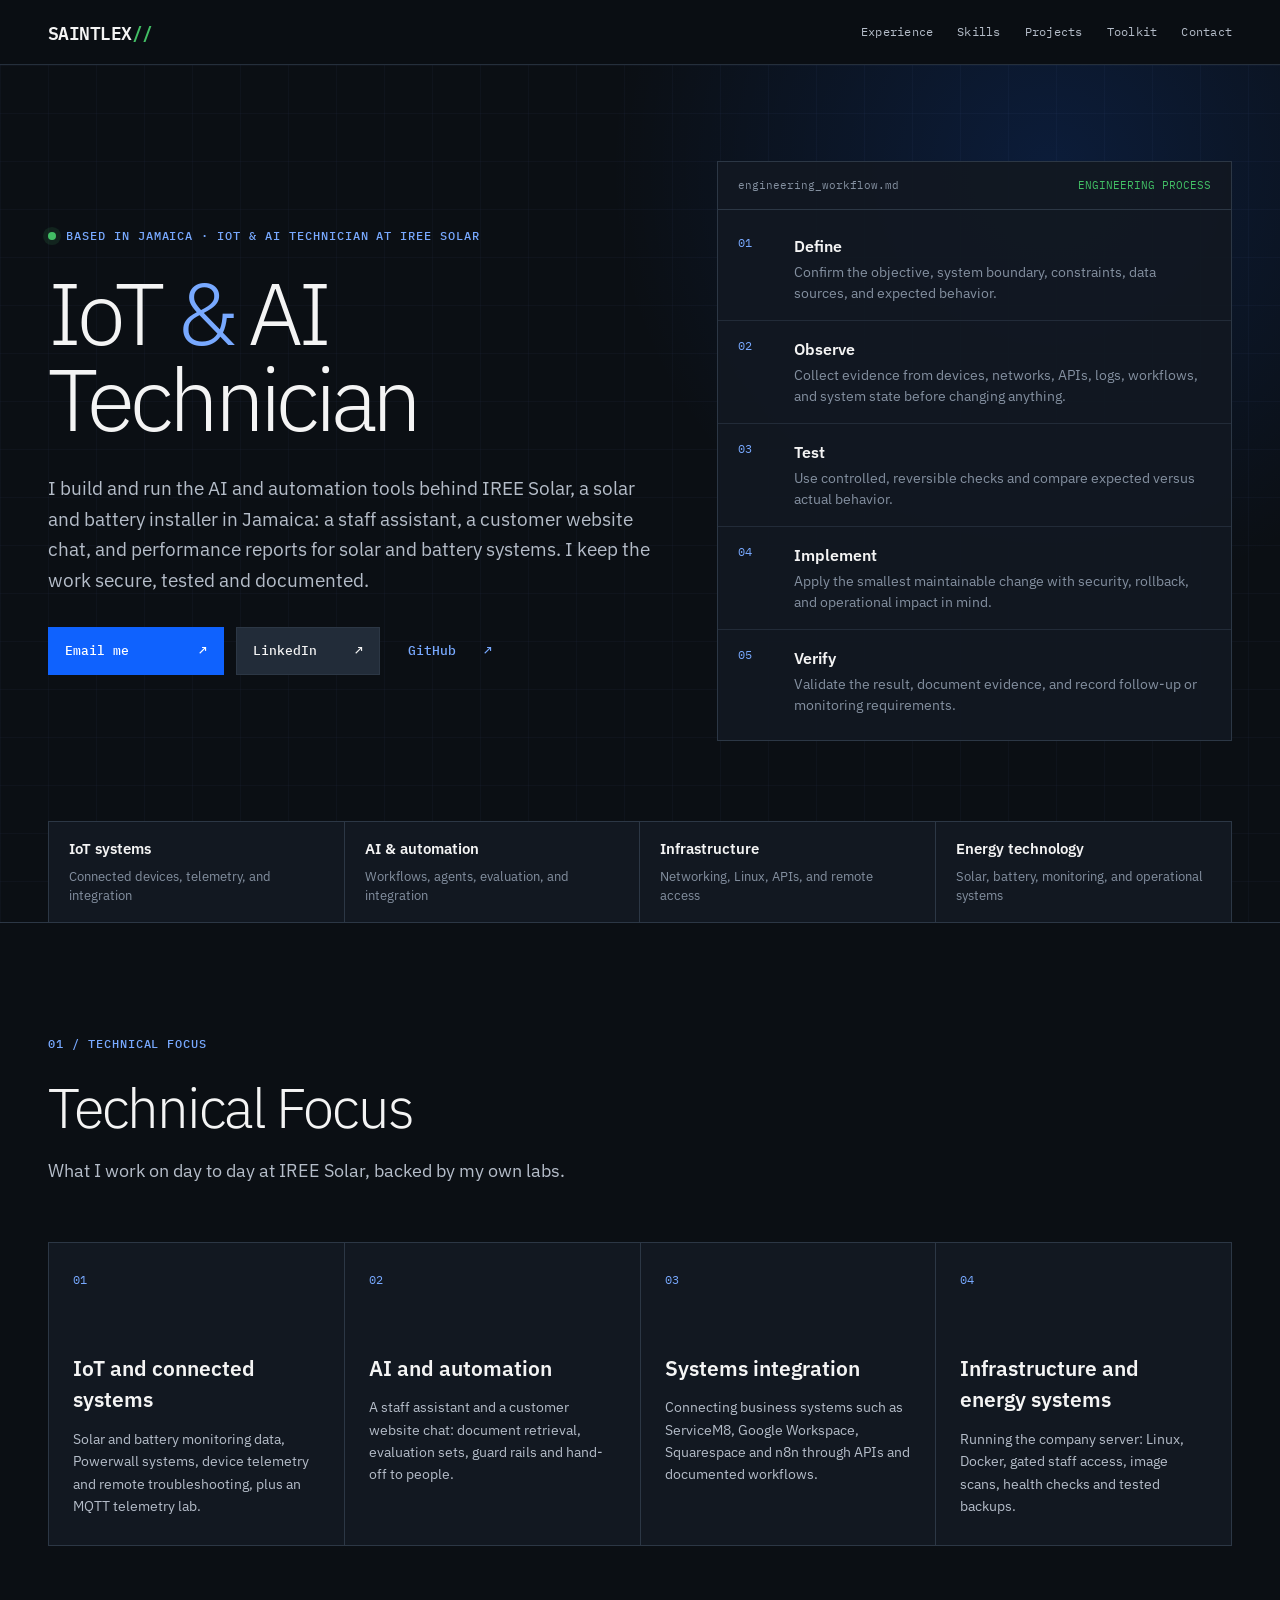
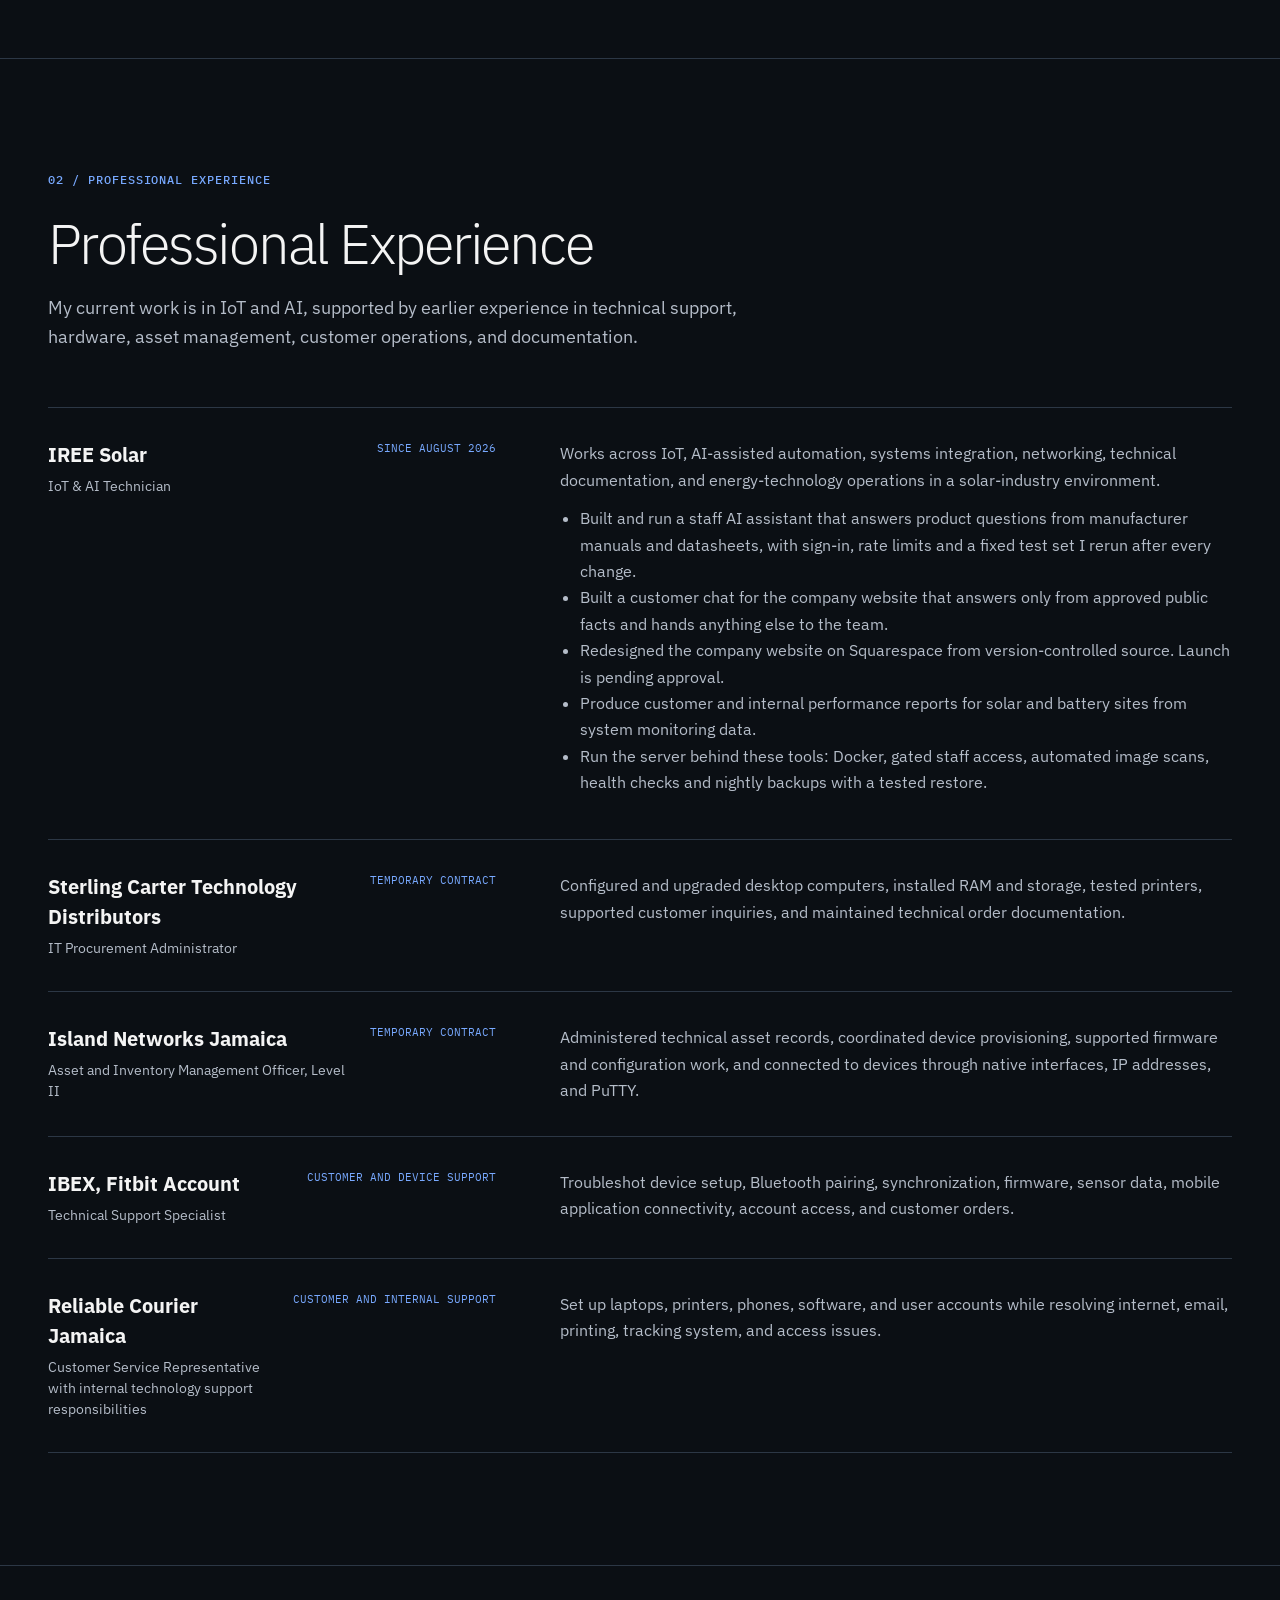
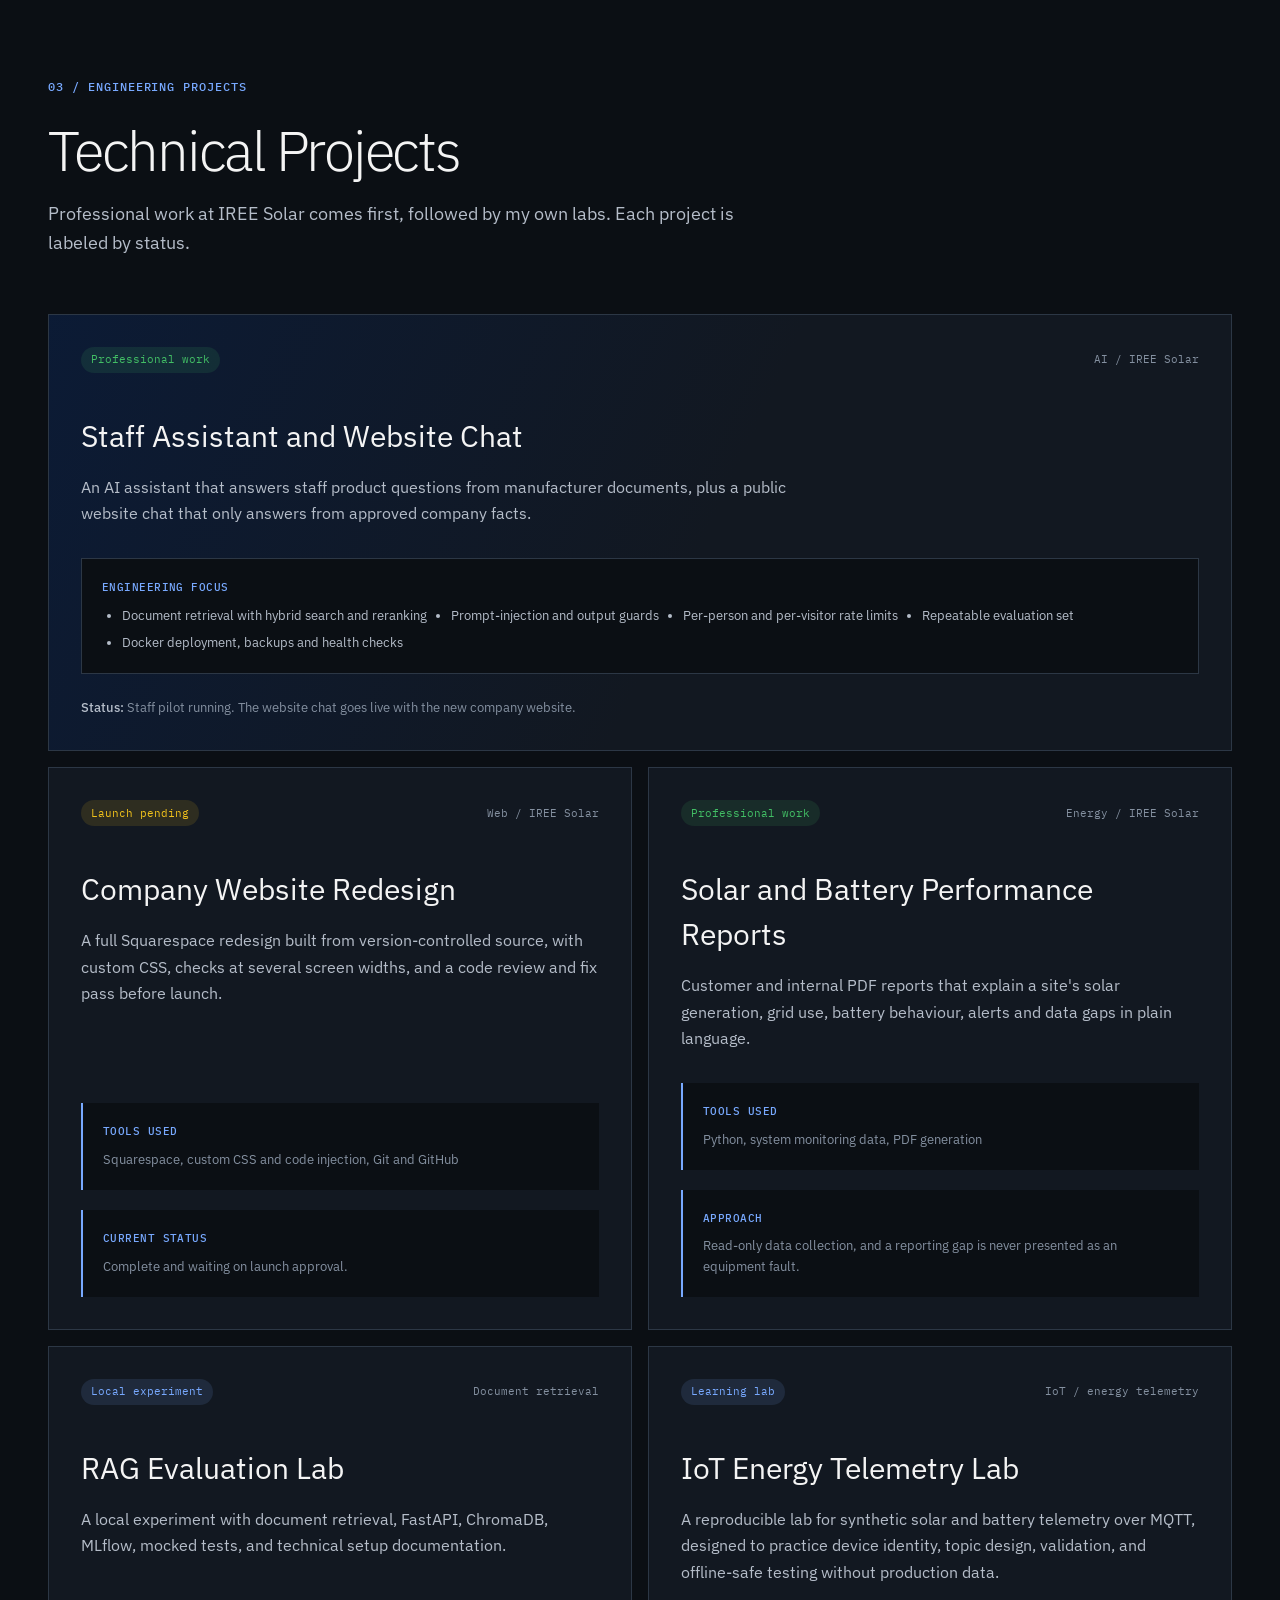
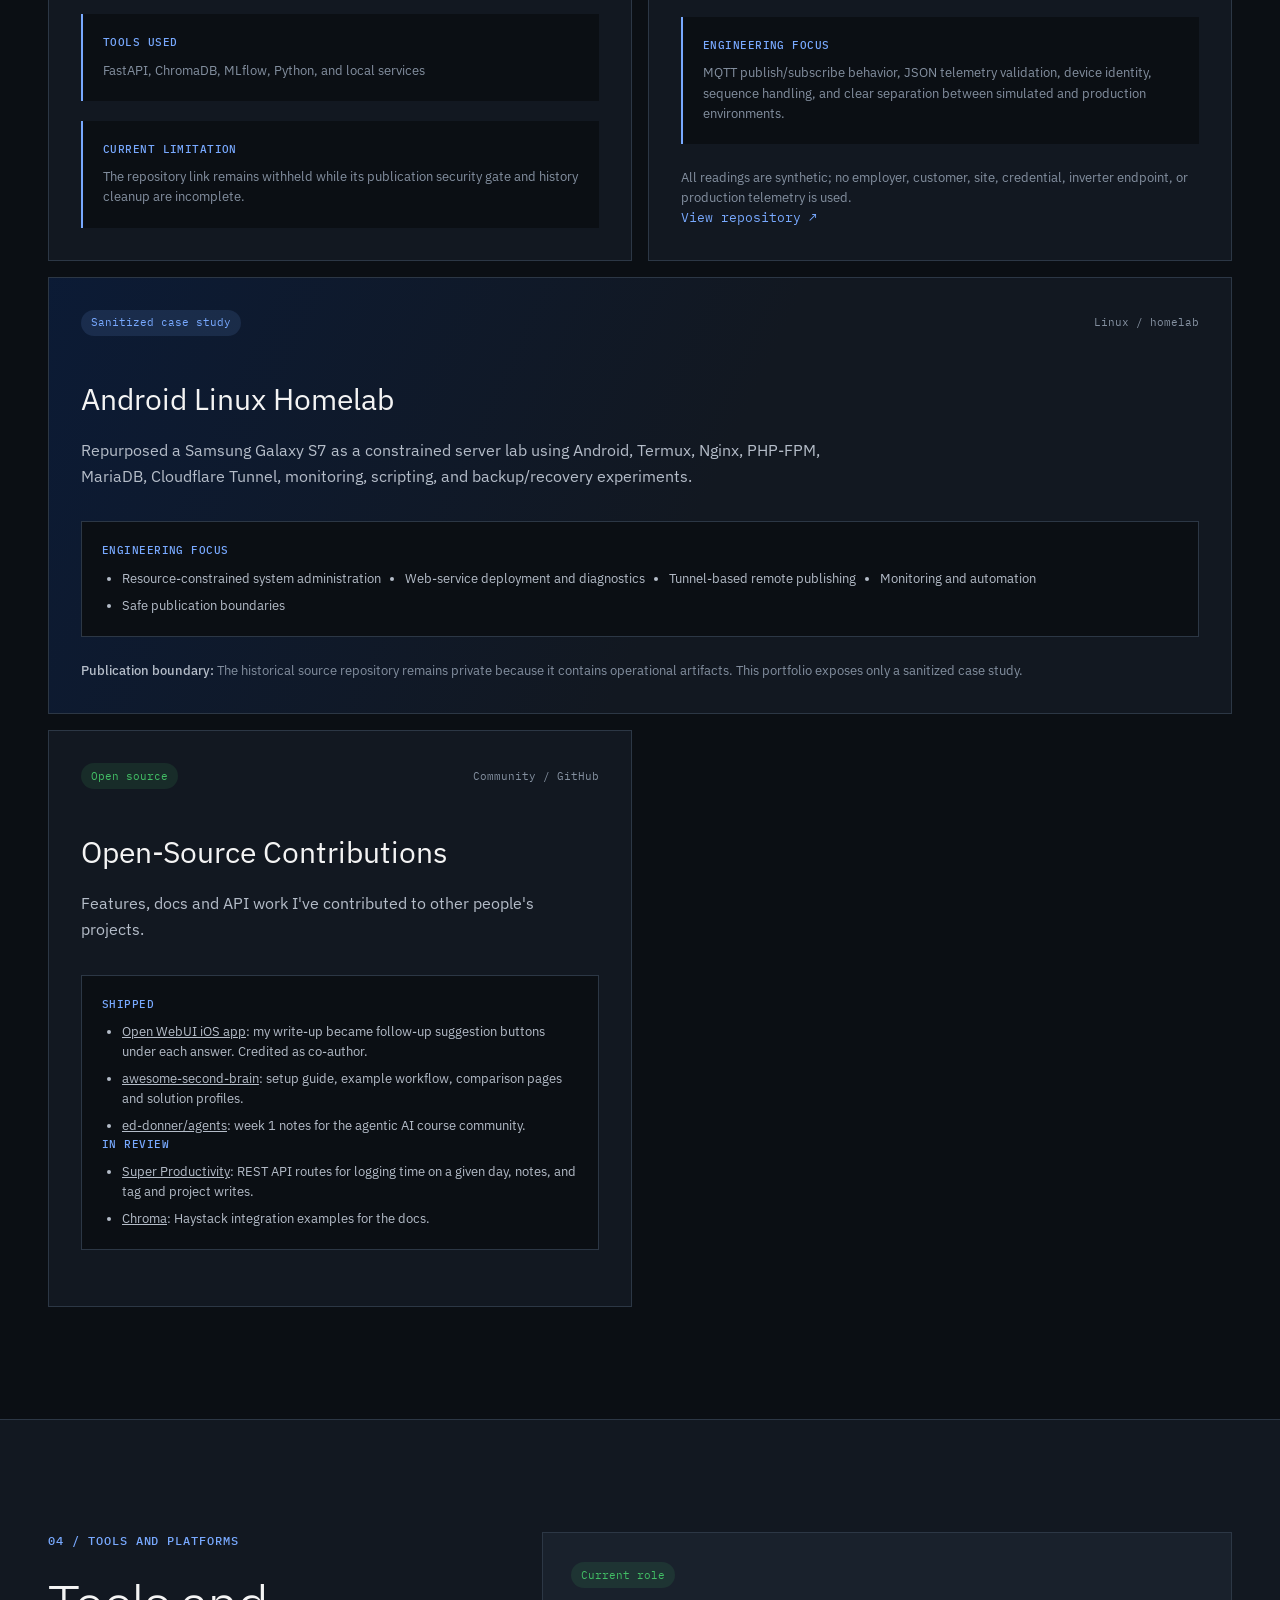
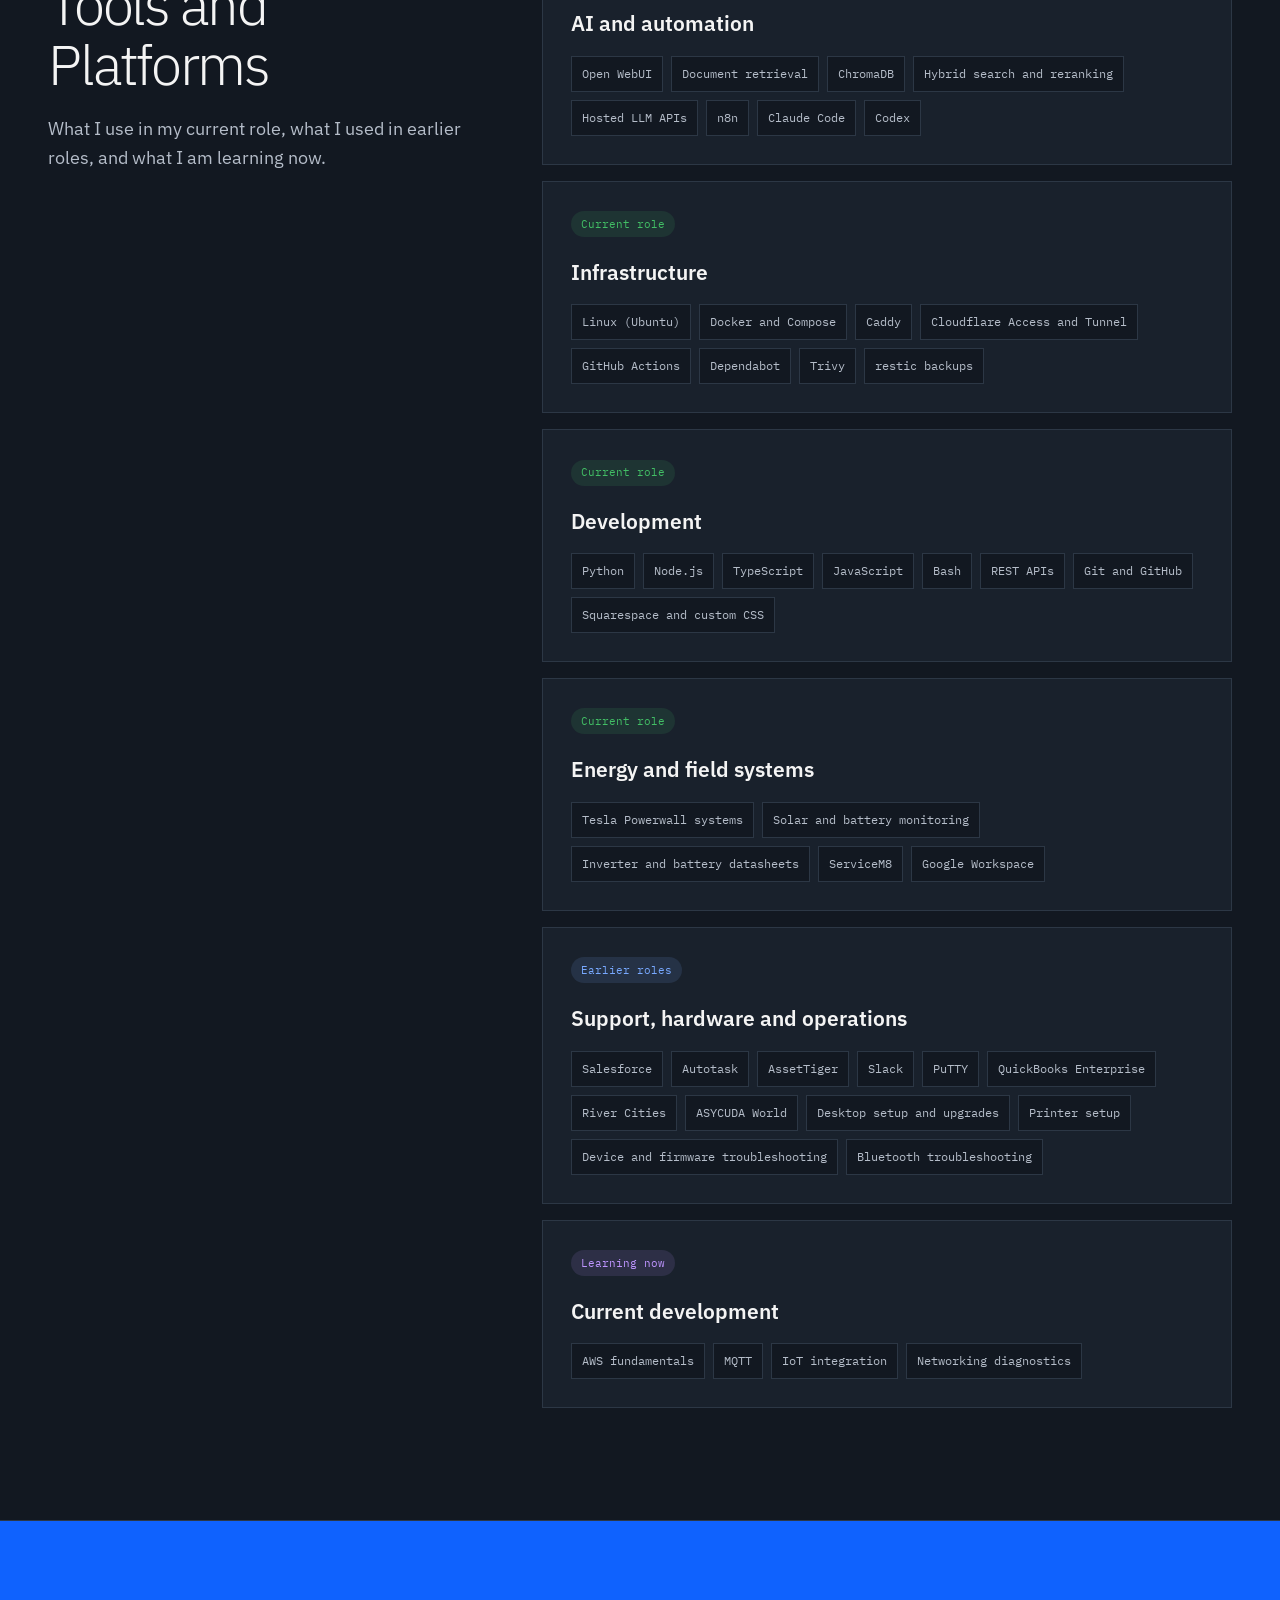
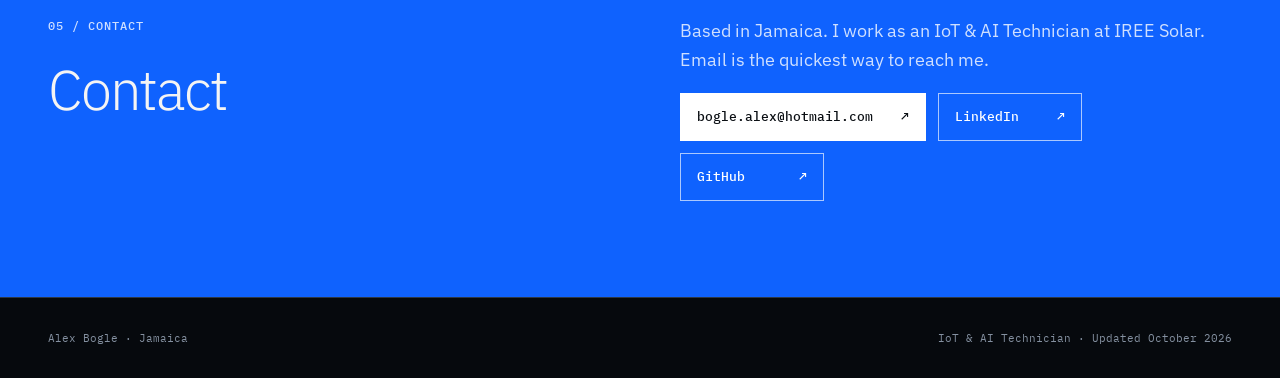
==== commit c496bf9f: "Add open-source contributions card Co-Authored-By: Claude Opus 5.5 <noreply@anthropic.com>  Claude-S" ====
--- a/index.html
+++ b/index.html
@@ -297,6 +297,25 @@
             </div>
             <p class="availability"><strong>Publication boundary:</strong> The historical source repository remains private because it contains operational artifacts. This portfolio exposes only a sanitized case study.</p>
           </article>
+
+          <article class="evidence-card">
+            <div class="card-topline"><span class="tag docs">Open source</span><span>Community / GitHub</span></div>
+            <h3>Open-Source Contributions</h3>
+            <p class="card-summary">Features, docs and API work I've contributed to other people's projects.</p>
+            <div class="planned-evidence">
+              <h4>Shipped</h4>
+              <ul>
+                <li><a href="https://github.com/JoaoZaokk/openwebui-ios/issues/15">Open WebUI iOS app</a>: my write-up became follow-up suggestion buttons under each answer. Credited as co-author.</li>
+                <li><a href="https://github.com/aristoapp/awesome-second-brain/pull/19">awesome-second-brain</a>: setup guide, example workflow, comparison pages and solution profiles.</li>
+                <li><a href="https://github.com/ed-donner/agents/pull/1414">ed-donner/agents</a>: week 1 notes for the agentic AI course community.</li>
+              </ul>
+              <h4>In review</h4>
+              <ul>
+                <li><a href="https://github.com/super-productivity/super-productivity/pulls?q=is%3Apr+author%3ASaintChris">Super Productivity</a>: REST API routes for logging time on a given day, notes, and tag and project writes.</li>
+                <li><a href="https://github.com/chroma-core/chroma/pull/7230">Chroma</a>: Haystack integration examples for the docs.</li>
+              </ul>
+            </div>
+          </article>
         </div>
       </div>
     </section>
